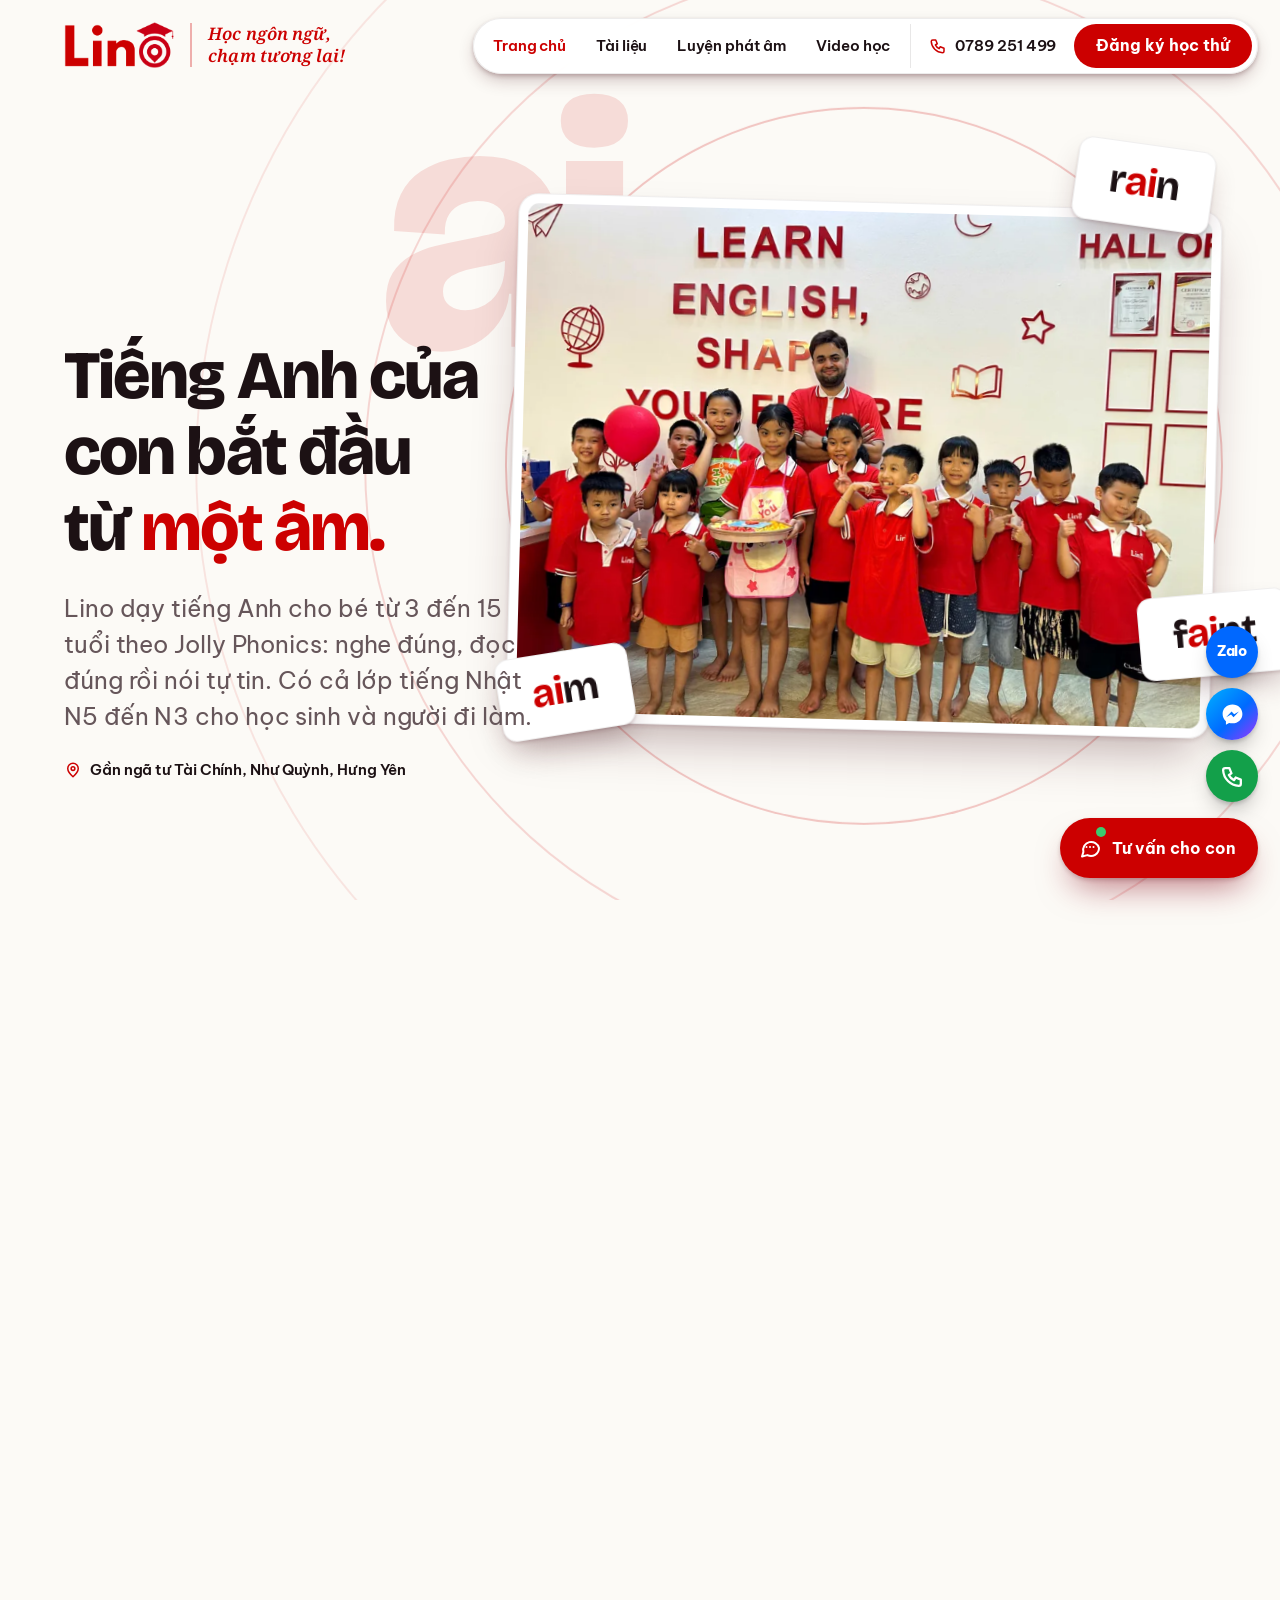
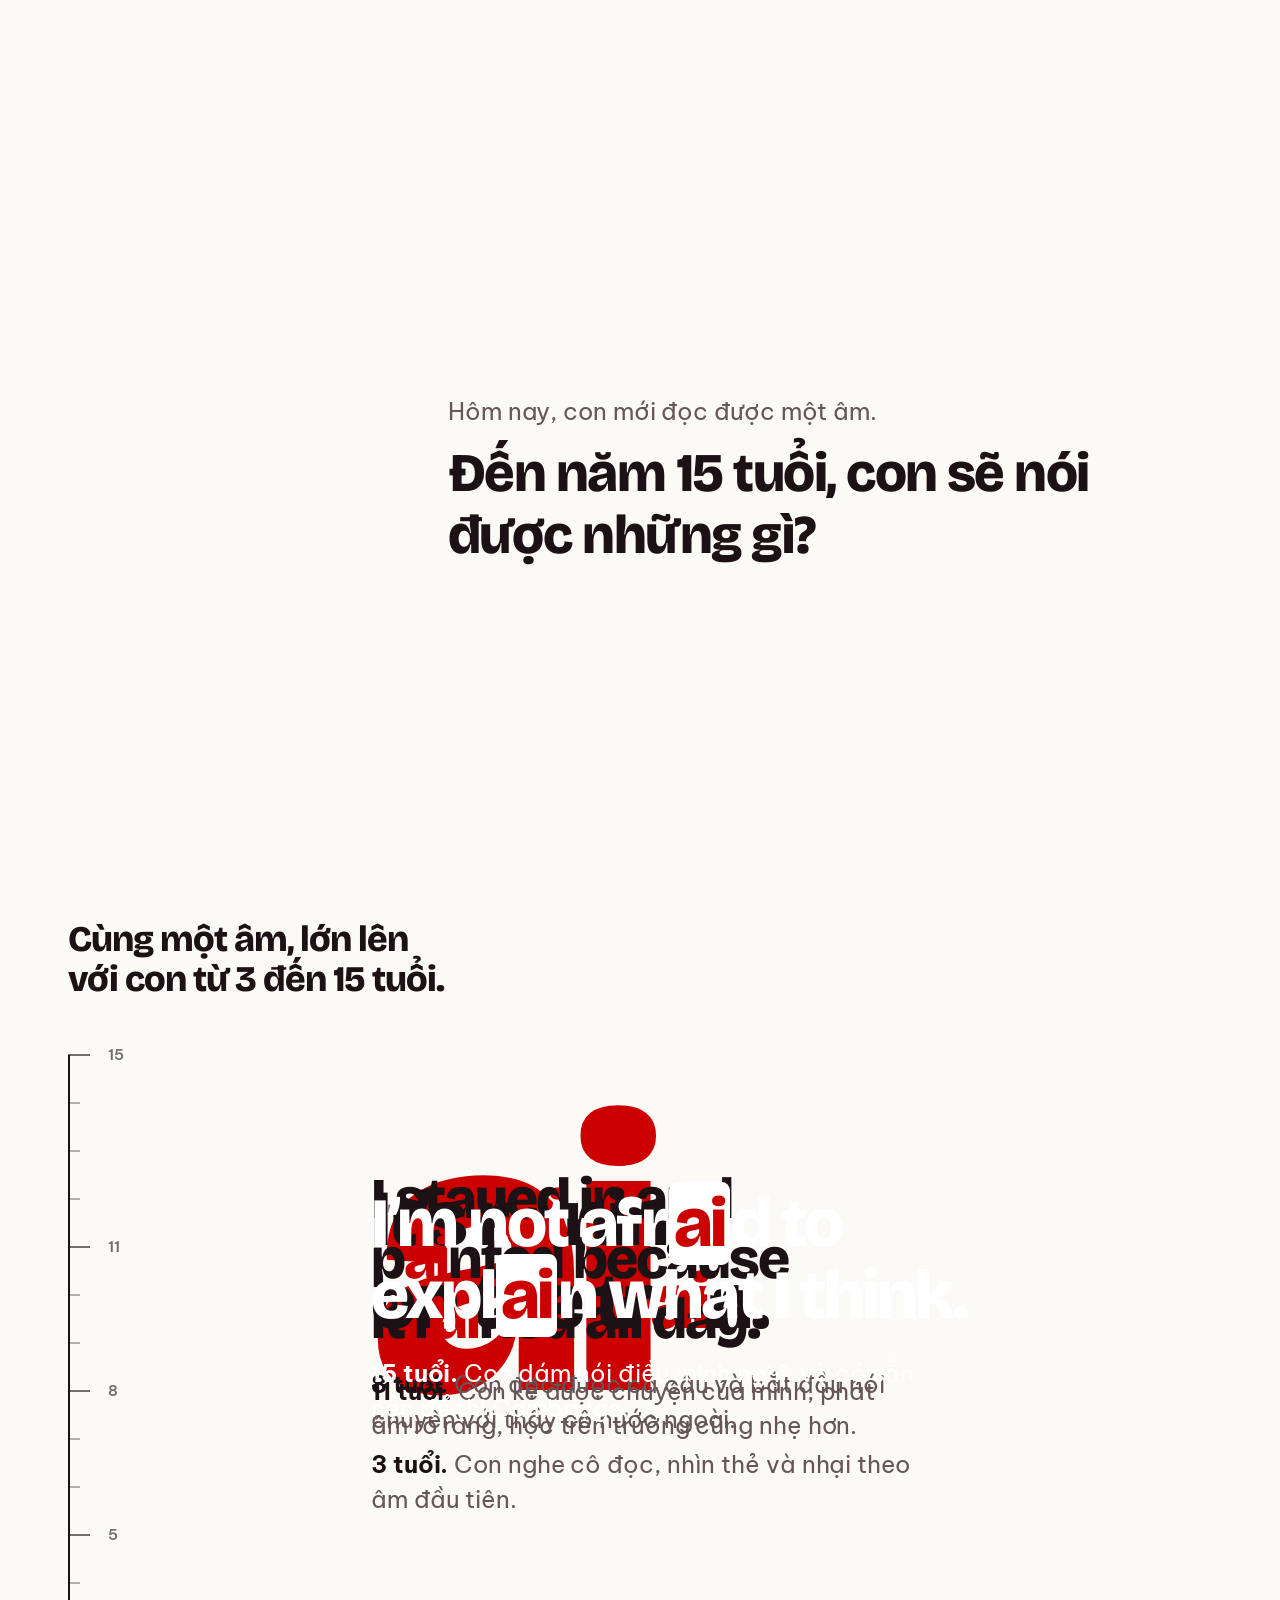
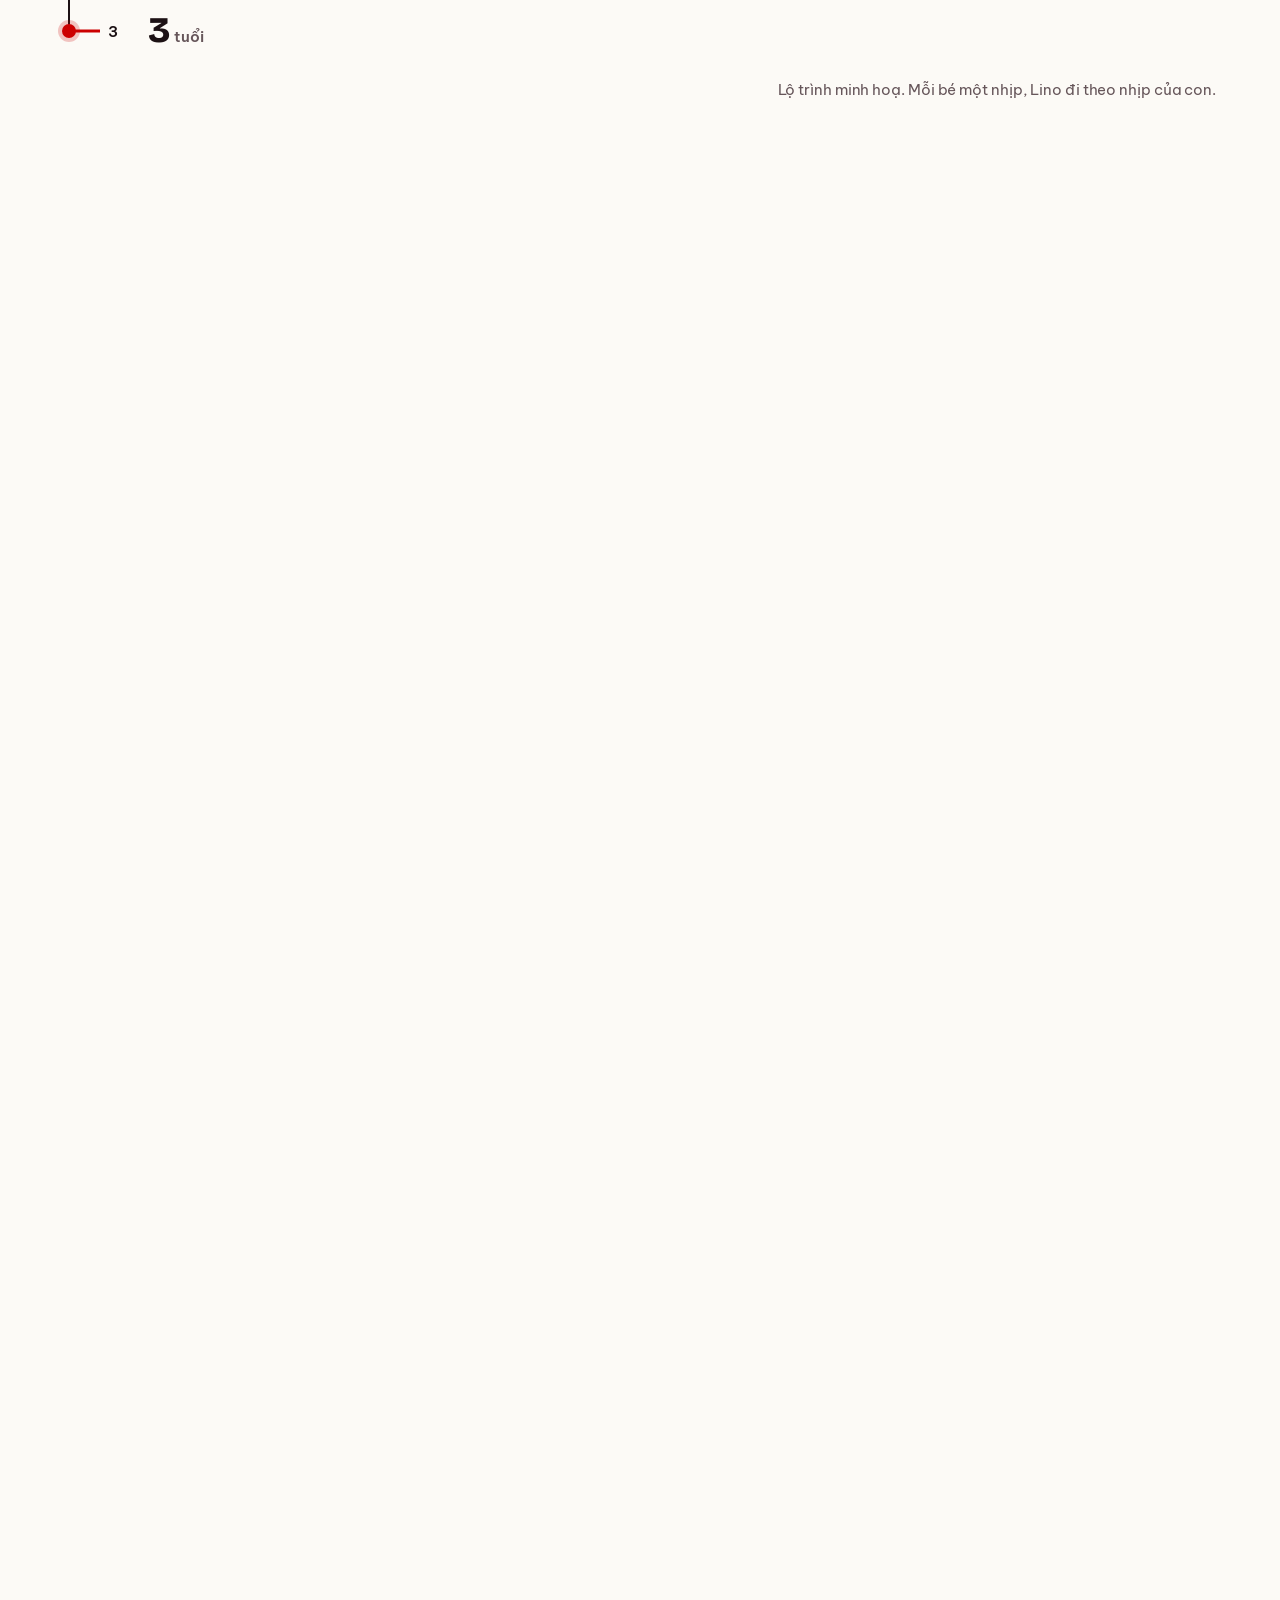
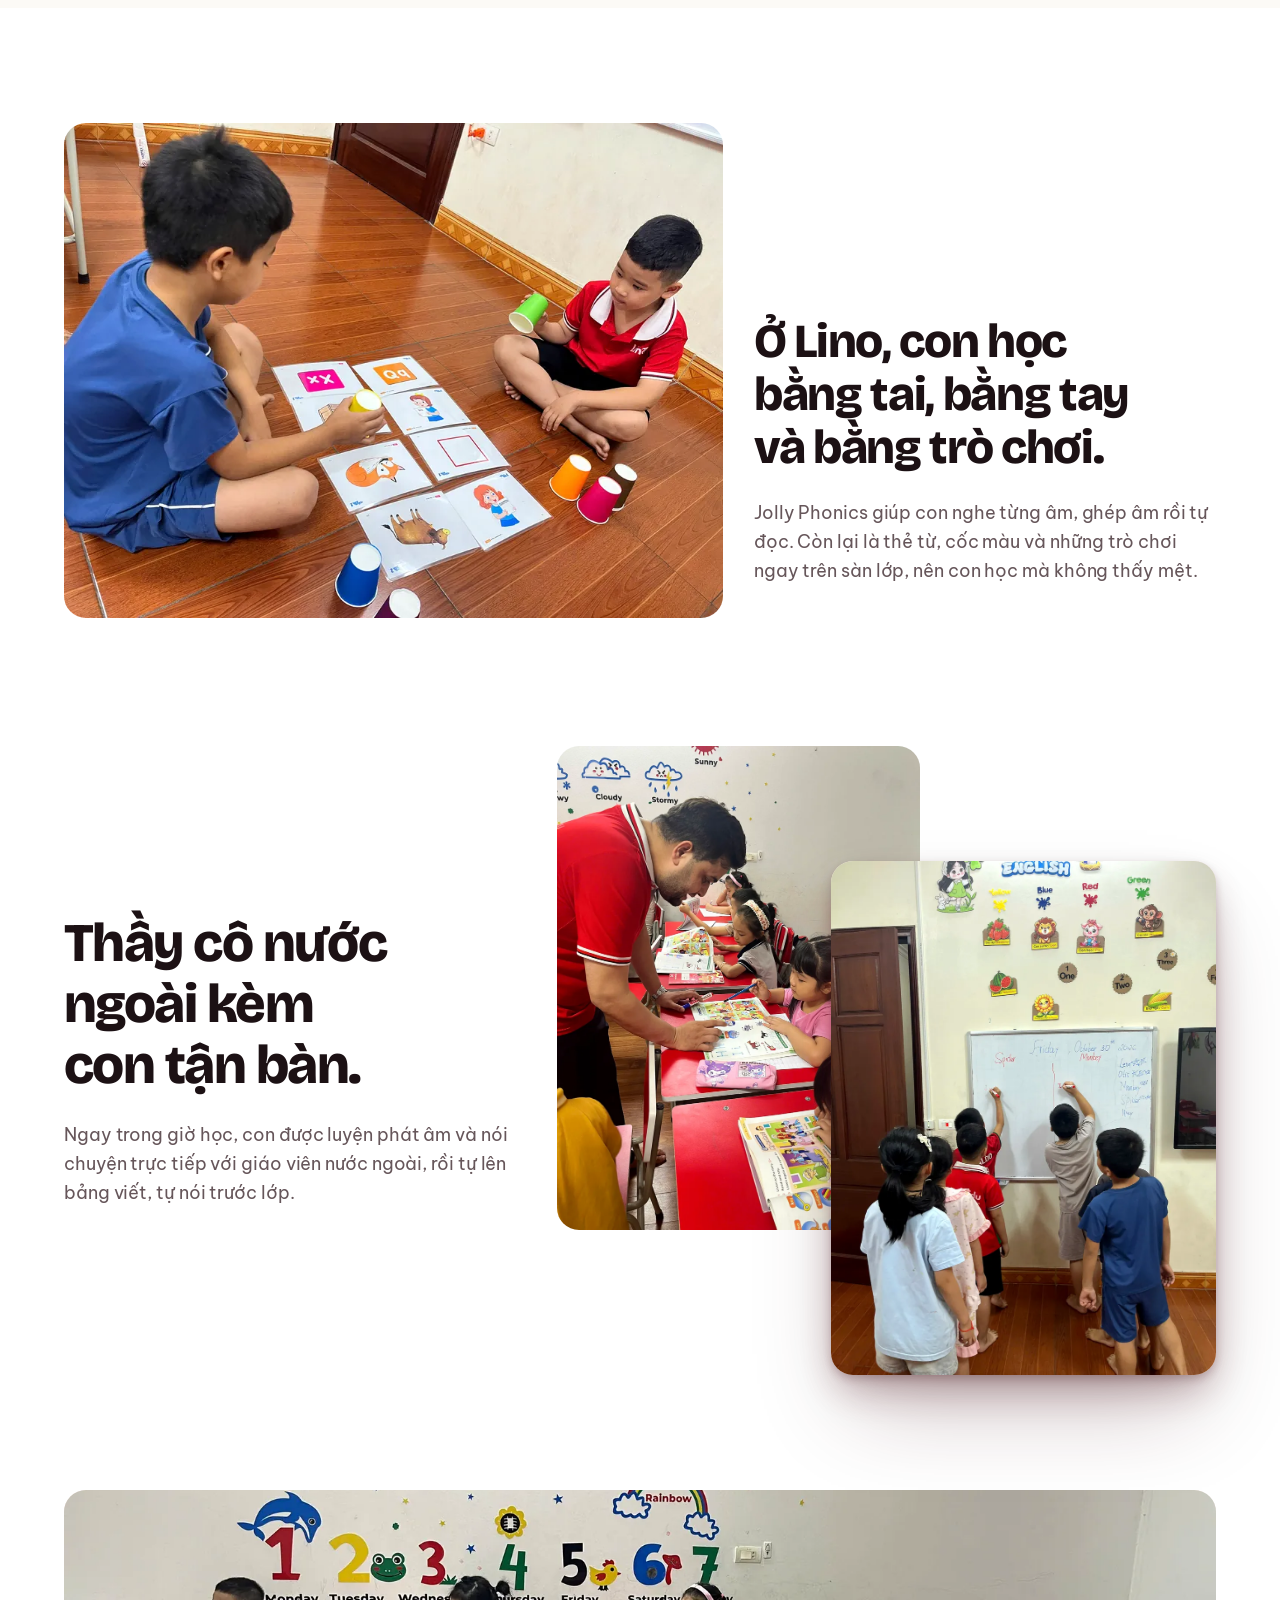
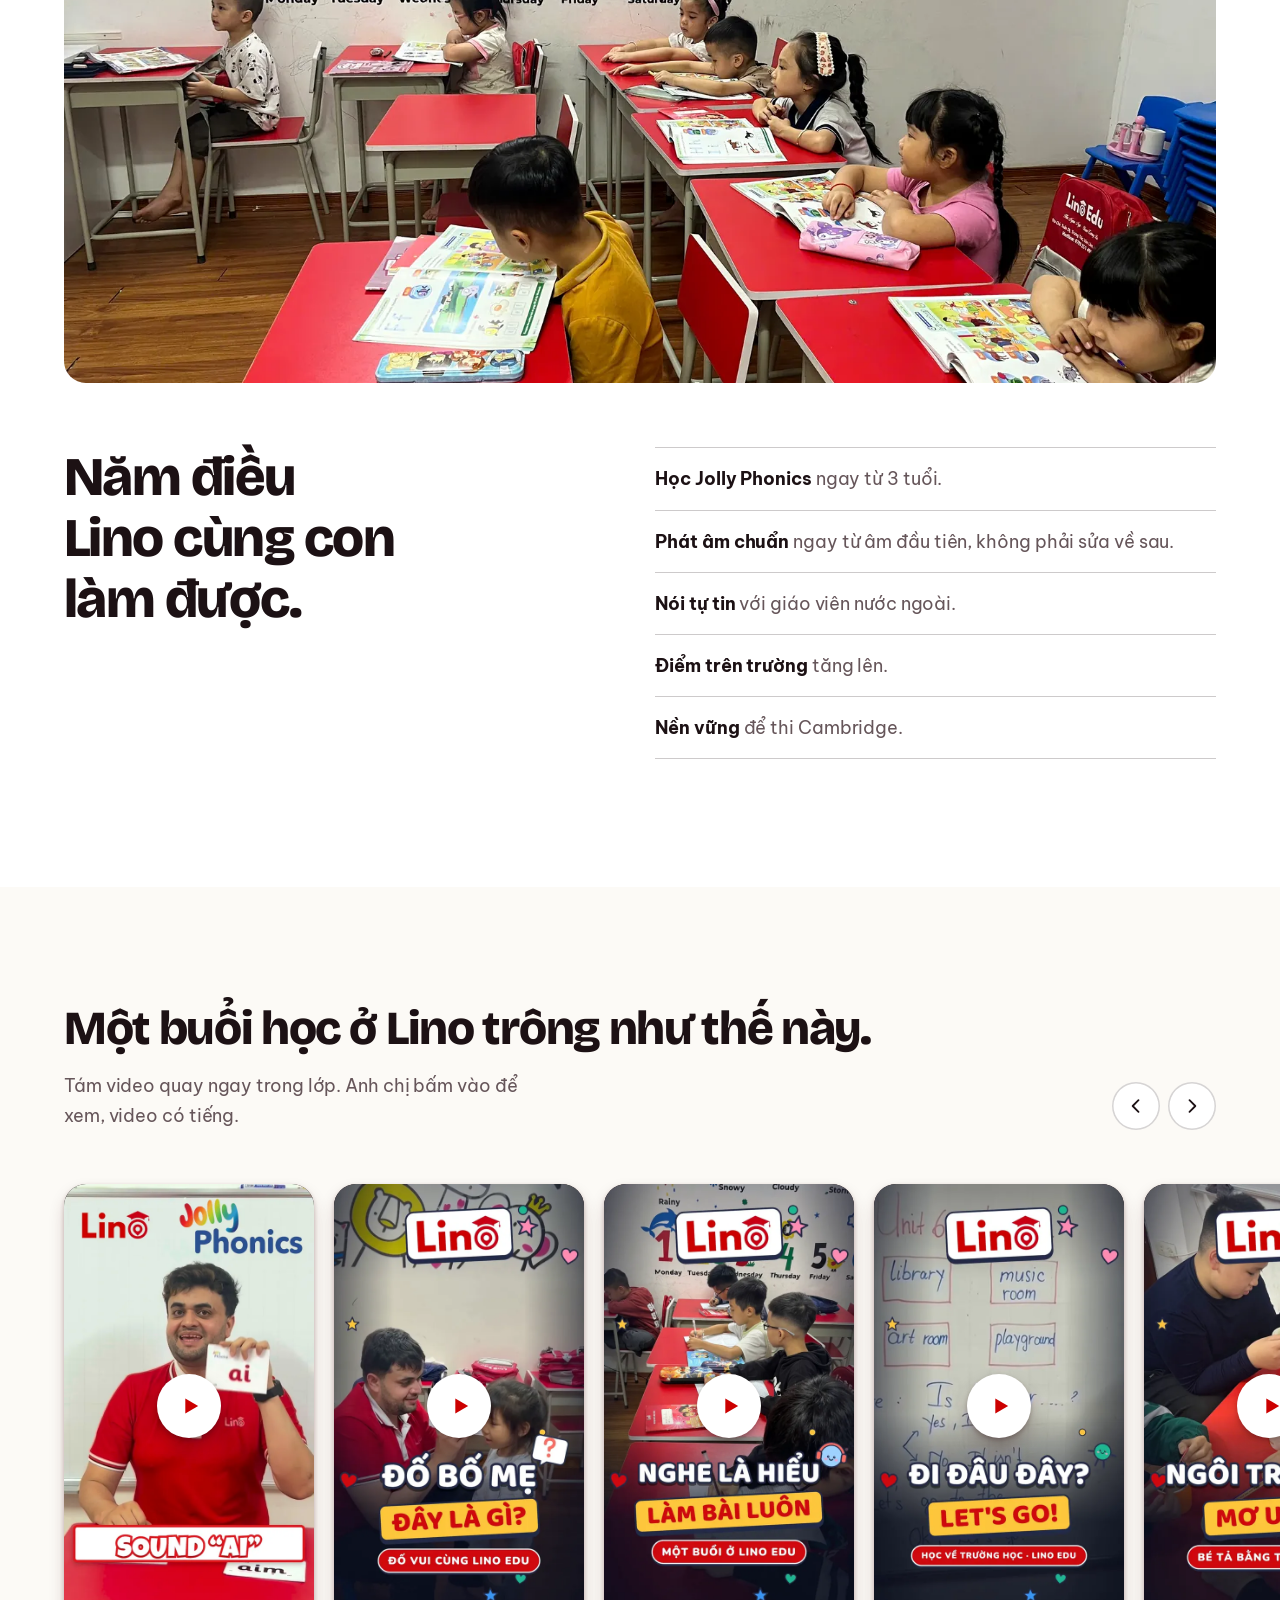
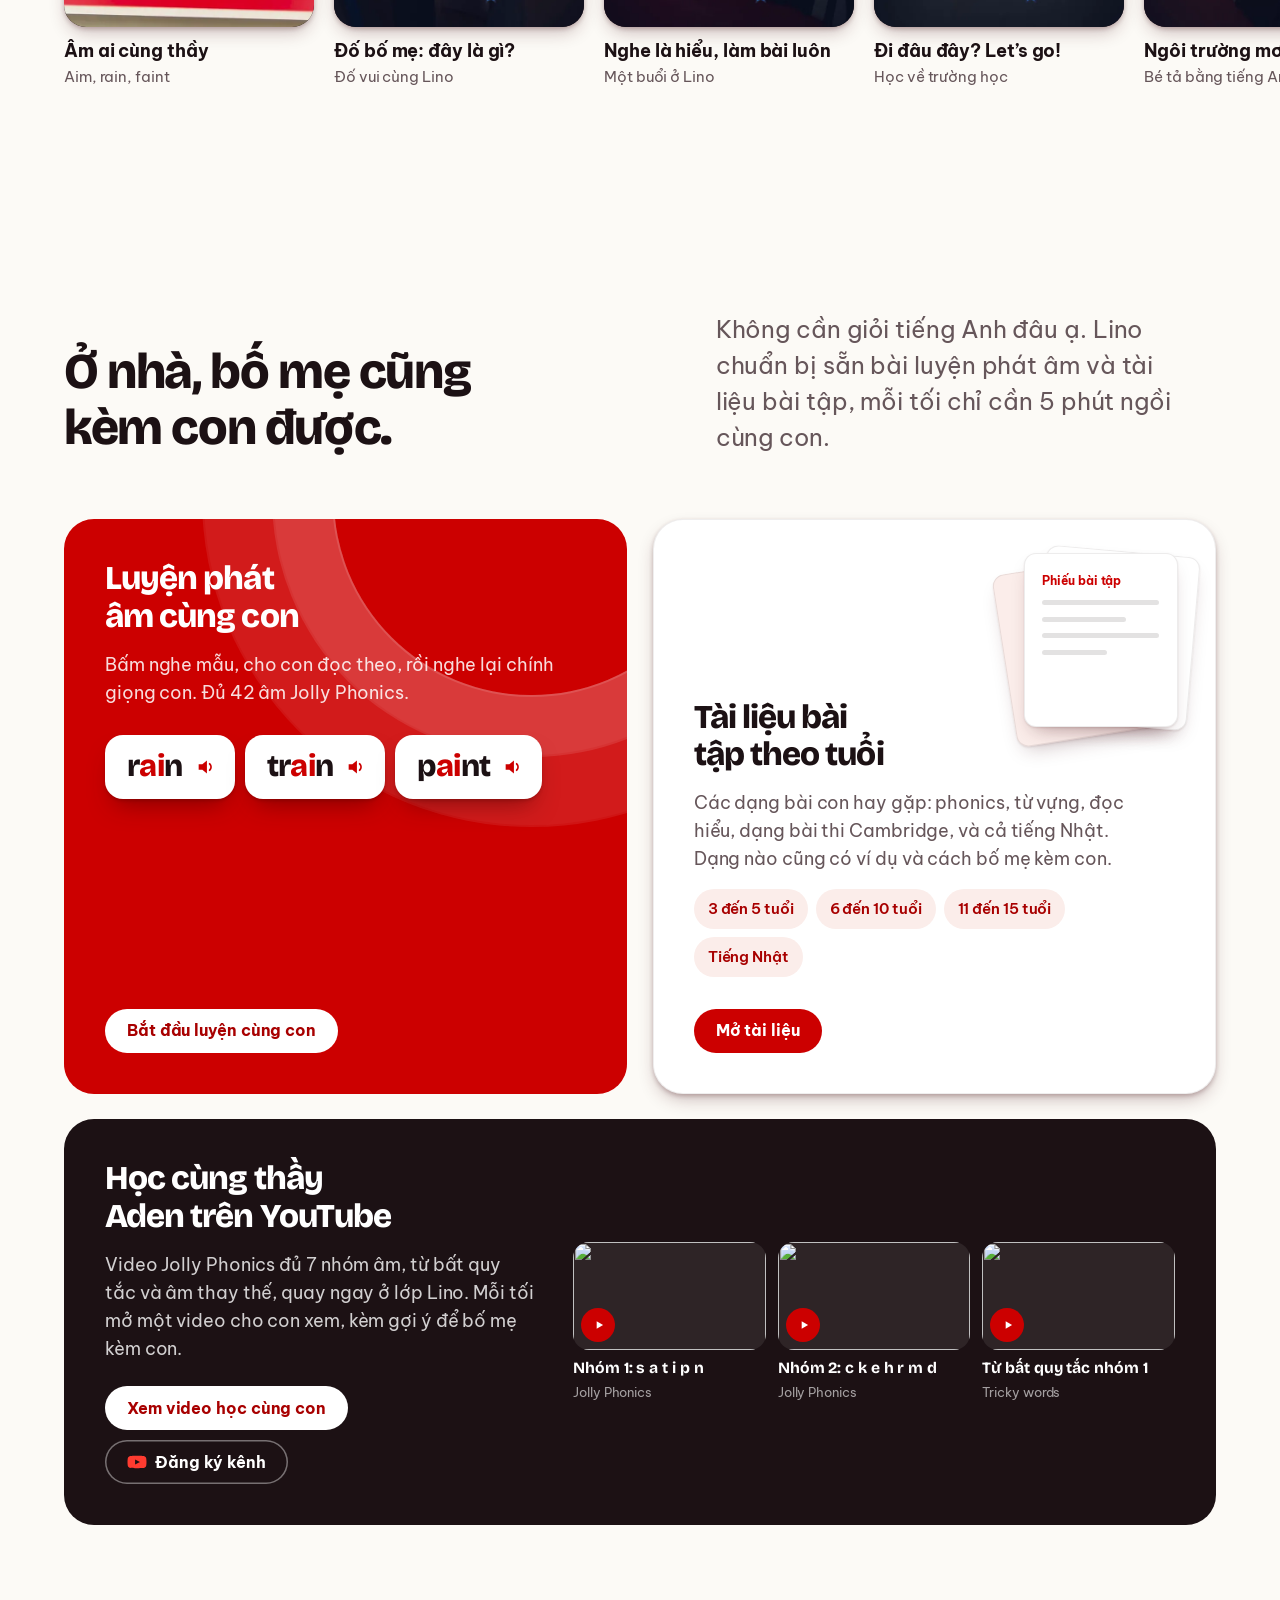
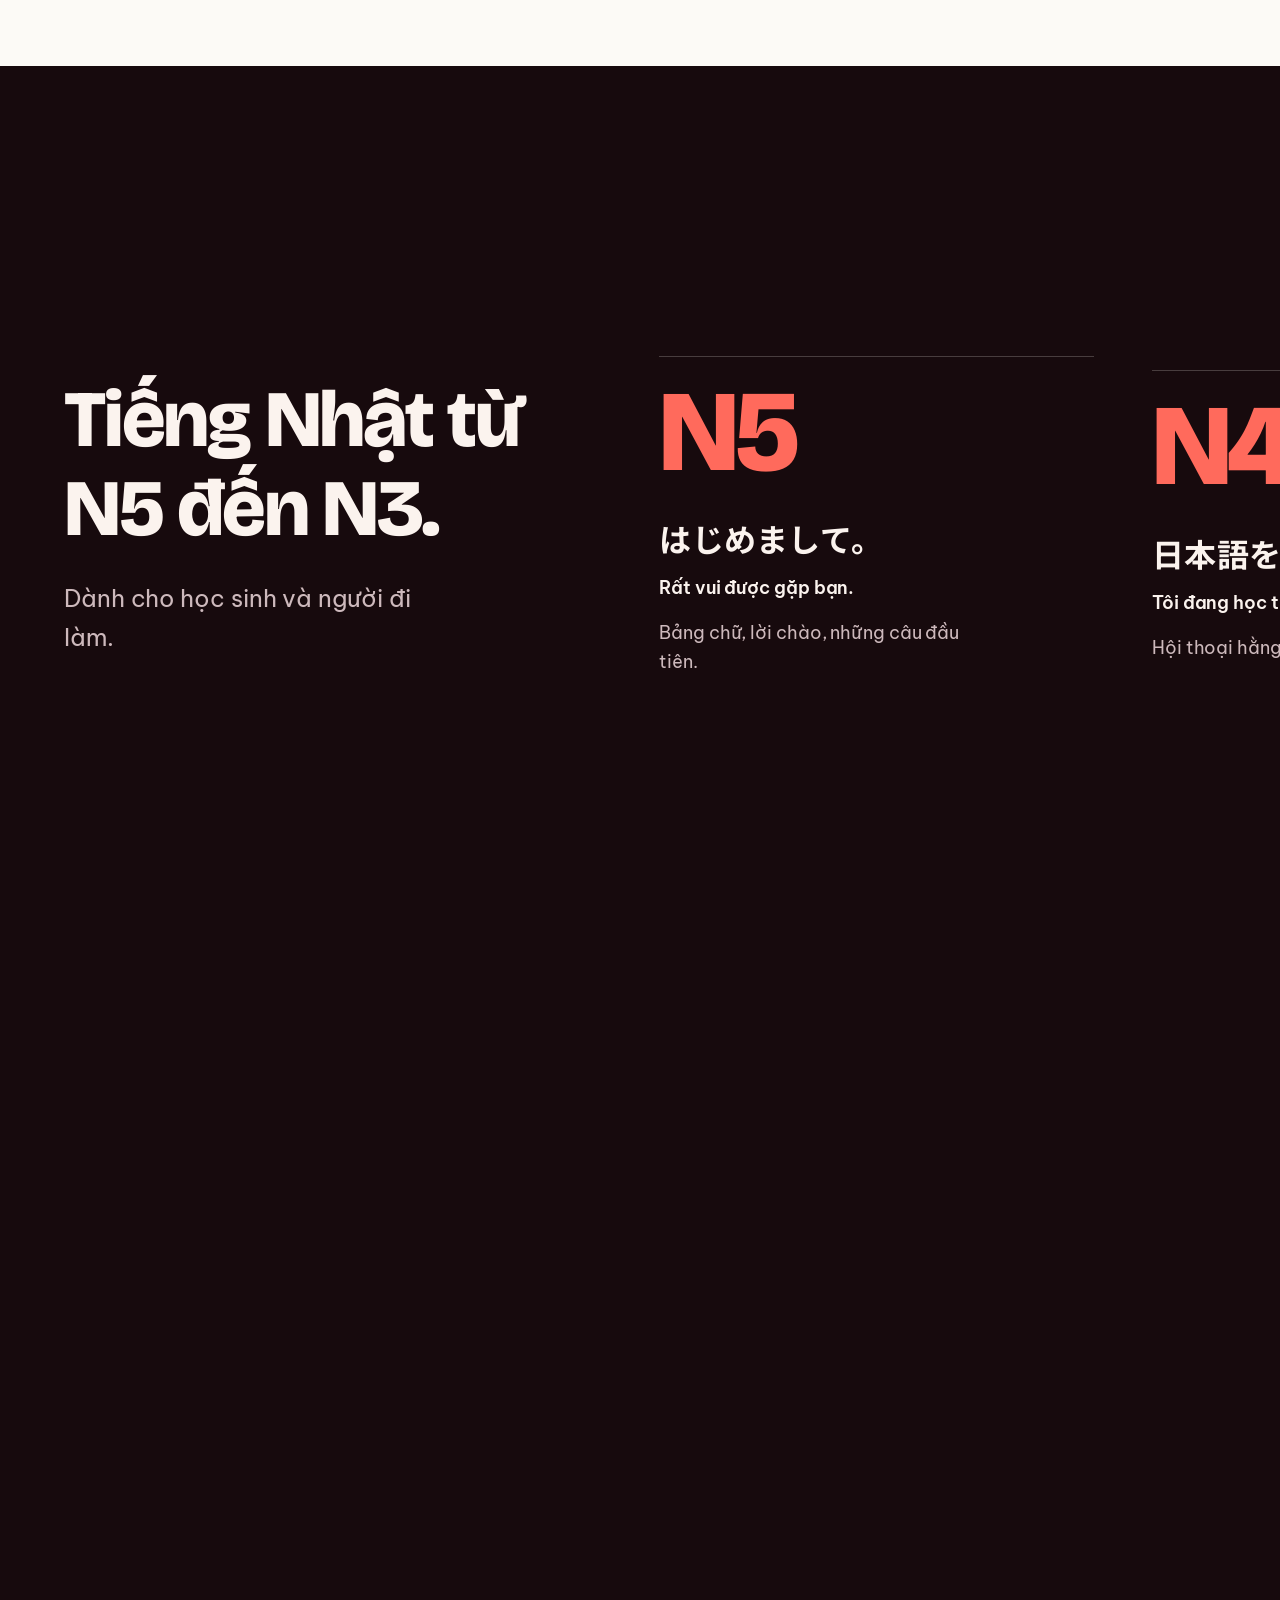
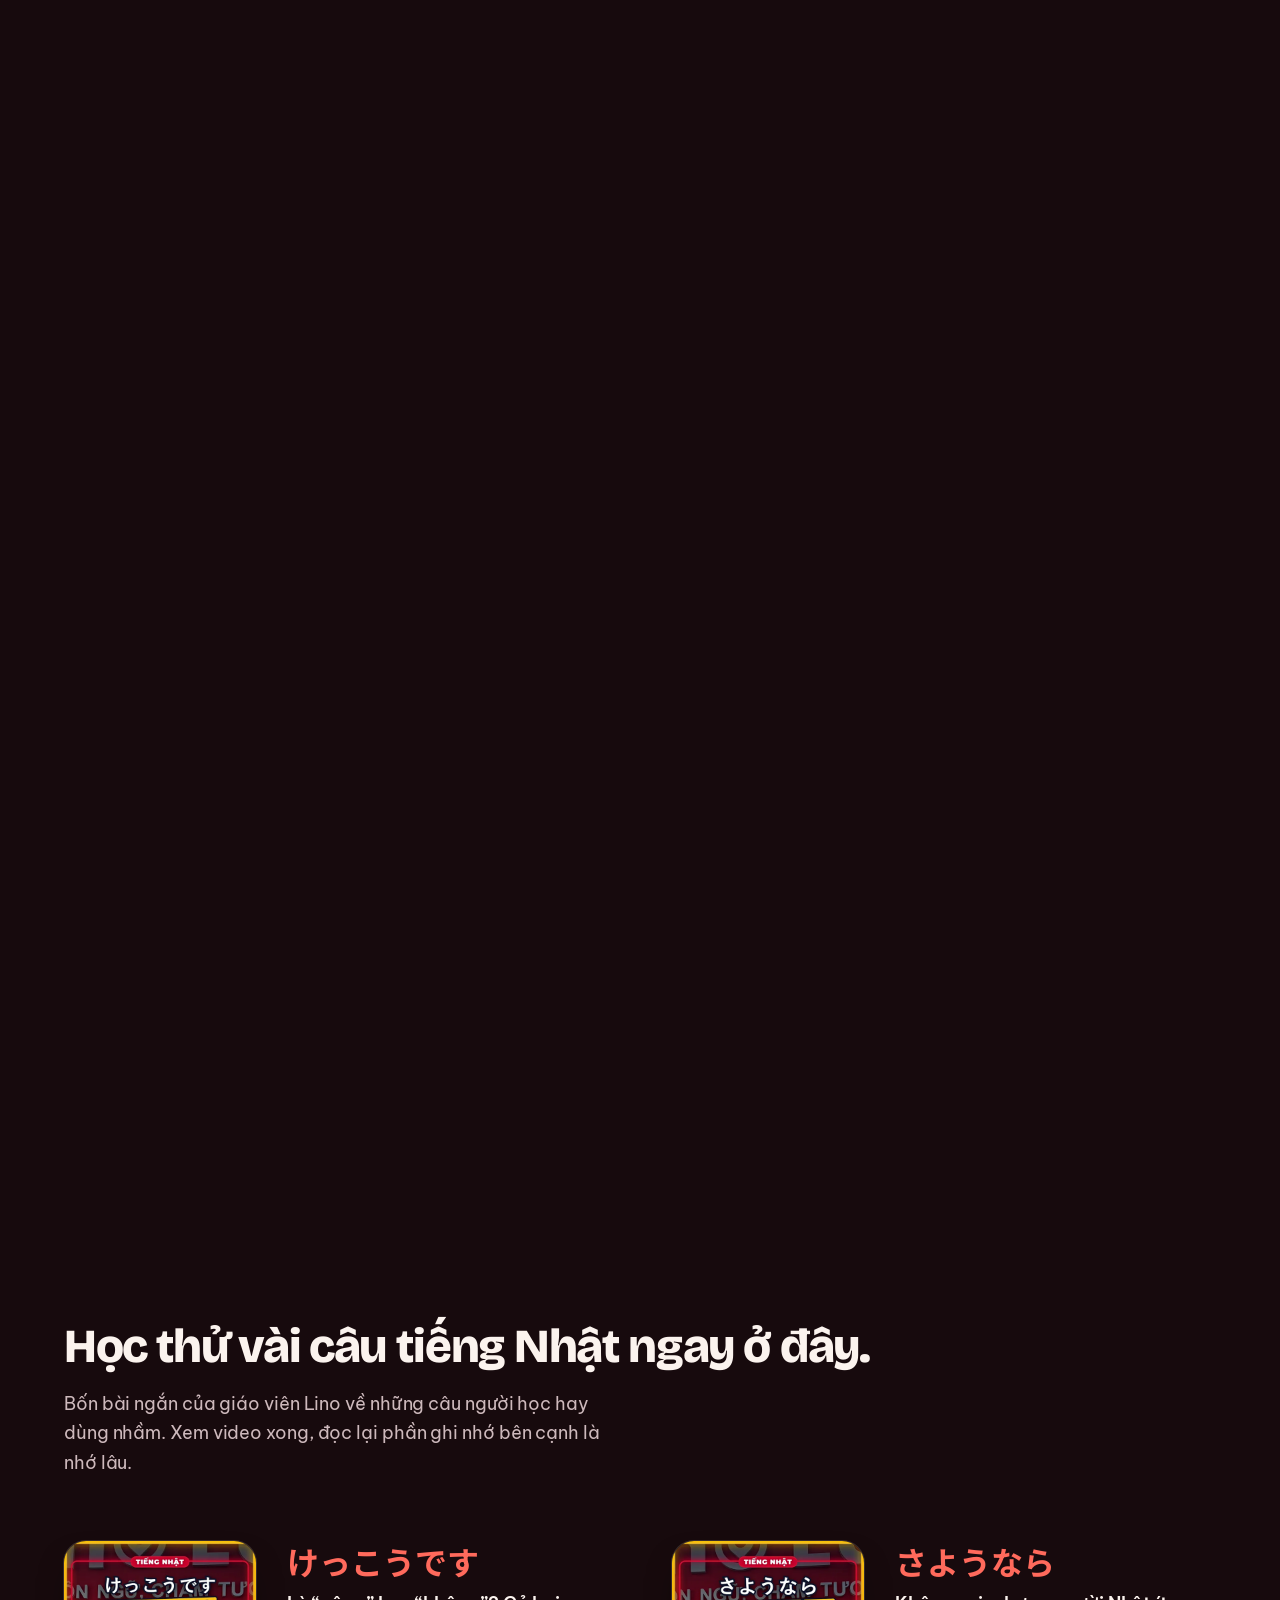
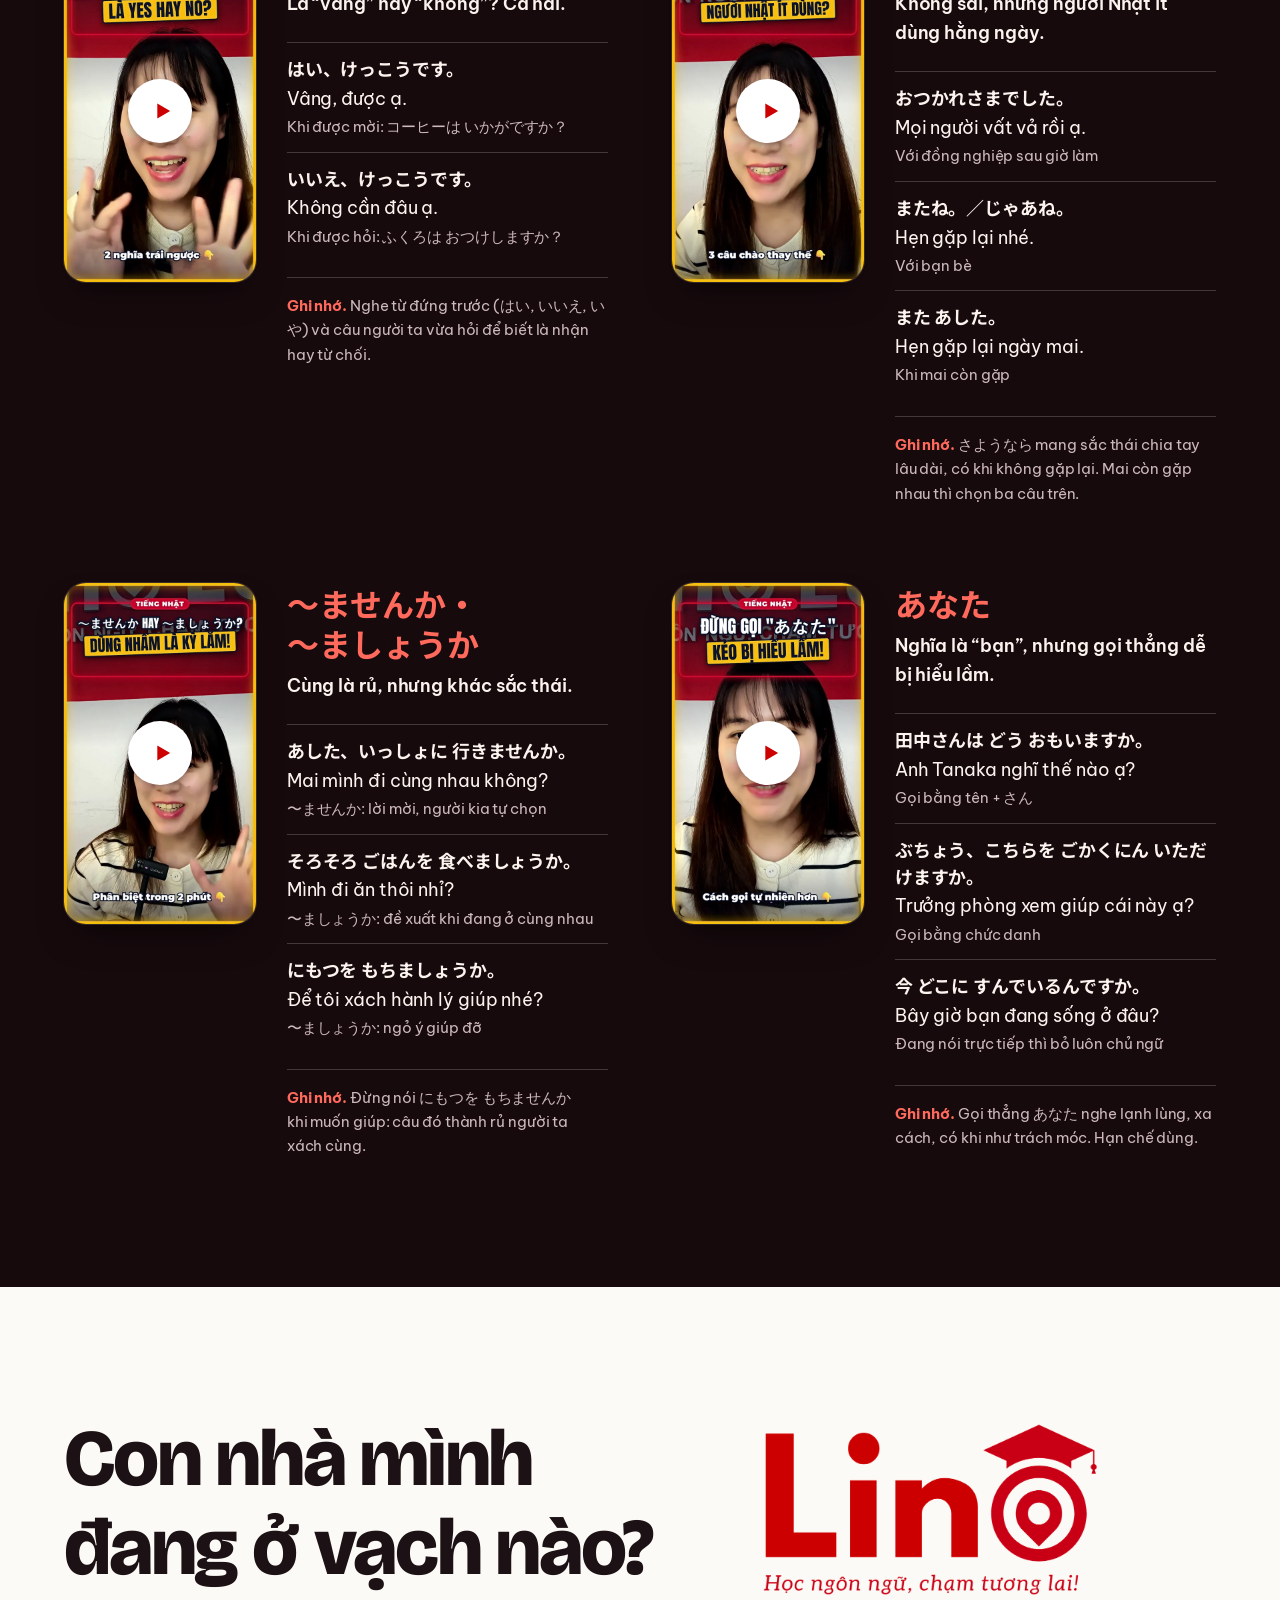
==== index.html @ 4cb815af "Video học cùng con: trang /video-hoc tự lấy video từ kênh YouTube LINO Edu - functions/api/youtube.j" ====
<!doctype html>
<html lang="vi">
<head>
<meta charset="utf-8">
<meta name="viewport" content="width=device-width, initial-scale=1, viewport-fit=cover">
<title>Lino · Tiếng Anh trẻ em và tiếng Nhật tại Như Quỳnh, Hưng Yên</title>
<meta name="description" content="Trung tâm ngoại ngữ Lino: tiếng Anh cho trẻ 3 đến 15 tuổi theo Jolly Phonics, luyện nói với giáo viên nước ngoài, và tiếng Nhật N5 đến N3. Gần ngã tư Tài Chính, Như Quỳnh, Hưng Yên.">
<meta name="theme-color" content="#CC0000">
<meta property="og:title" content="Lino · Học ngôn ngữ, chạm tương lai">
<meta property="og:description" content="Tiếng Anh cho trẻ 3 đến 15 tuổi và tiếng Nhật N5 đến N3 tại Như Quỳnh, Hưng Yên.">

<link rel="canonical" href="https://linoedugroup.com/">
<meta property="og:url" content="https://linoedugroup.com/">
<meta property="og:type" content="website">
<meta property="og:site_name" content="Lino Edu">
<meta property="og:image" content="https://linoedugroup.com/assets/share.jpg">
<meta property="og:image:width" content="1200">
<meta property="og:image:height" content="630">
<meta name="twitter:card" content="summary_large_image">
<link rel="icon" href="assets/mark.webp" type="image/webp">
<link rel="apple-touch-icon" href="assets/icon-180.png">
<link rel="preconnect" href="https://fonts.googleapis.com">
<link rel="preconnect" href="https://fonts.gstatic.com" crossorigin>
<link href="https://fonts.googleapis.com/css2?family=Be+Vietnam+Pro:wght@400;500;600;700&family=Bricolage+Grotesque:opsz,wght@12..96,500..800&family=Noto+Sans+JP:wght@500;700&family=Noto+Serif:ital,wght@1,600&display=swap" rel="stylesheet">
<link rel="preload" as="image" href="assets/group.webp" media="(min-width: 861px)">
<link rel="preload" as="image" href="assets/group-m.webp" media="(max-width: 860px)">
<link rel="stylesheet" href="scrollcraft.css?v=202611172021">
<link rel="stylesheet" href="site.css?v=202611172021">
<script>document.documentElement.classList.add('js');</script>
<style>

  /* ---------------------------------------------------------------- hero -- */
  .hero__stage { background: var(--paper); --mx: 0; --my: 0; }
  .hero__brand { position: absolute; z-index: 5; left: var(--sc-gutter); top: 22px; display: flex; align-items: center; gap: 16px; }
  .hero__logo { display: block; border-radius: 10px; }
  .hero__slogan { padding-left: 16px; border-left: 2px solid color-mix(in srgb, var(--red) 30%, transparent);
    font: italic 600 1.08rem/1.25 "Noto Serif", "Times New Roman", Georgia, serif; color: var(--red); letter-spacing: 0.005em; white-space: nowrap; }
  .hero__slogan span { display: block; }
  @media (prefers-reduced-motion: no-preference) {
    .hero__slogan { animation: slogan-in 900ms var(--ease) 350ms both; }
    @keyframes slogan-in { from { opacity: 0; transform: translateX(-10px); clip-path: inset(0 100% 0 0); } to { opacity: 1; transform: none; clip-path: inset(0 0 0 0); } }
  }
  .hero__logo img { width: auto; height: 46px; max-width: none; display: block; }
  .scene {
    --W: min(55vw, 108svh);
    position: absolute; right: var(--sc-gutter); top: 50%; translate: 0 -47%;
    width: var(--W); aspect-ratio: 4 / 3;
  }
  .pl { position: absolute; will-change: transform; }
  .pl--far {
    right: 85%; top: -21%;
    font: 800 calc(var(--W) * 0.5) / 0.8 var(--sc-font-display); letter-spacing: -0.05em;
    color: color-mix(in srgb, var(--red) 12%, var(--paper)); user-select: none;
  }
  .pl--rings { left: 50%; top: 50%; width: 0; height: 0; }
  .pl--rings i {
    position: absolute; left: 0; top: 0; translate: -50% -50%; border-radius: 50%;
    width: calc(var(--W) * var(--d)); height: calc(var(--W) * var(--d));
    border: 2px solid color-mix(in srgb, var(--red) var(--a), transparent);
  }
  /* the class photo sits like a print on a table, a degree and a half off square */
  .pl--subject { inset: 0; rotate: 1.5deg; padding: clamp(6px, 0.8vw, 12px); border-radius: 20px; background: #fff;
    box-shadow: 0 2px 4px hsl(352 55% 18% / 0.14), 0 26px 50px -14px hsl(352 55% 18% / 0.34),
                inset 0 0 0 1px color-mix(in srgb, var(--sc-ink) 7%, transparent); }
  .pl--subject img { width: 100%; height: 100%; object-fit: cover; max-width: none; border-radius: 11px; }
  .fc {
    position: absolute; left: var(--x); top: var(--y);
    padding: 0.5em 0.85em 0.58em; border-radius: 14px; background: #fff;
    font: 700 clamp(1.6rem, 3.1vw, 3.1rem) / 1 var(--sc-font-display); letter-spacing: -0.02em; color: var(--sc-ink);
    box-shadow: 0 2px 3px hsl(352 55% 18% / 0.14), 0 16px 30px -8px hsl(352 55% 18% / 0.30),
                inset 0 0 0 1px color-mix(in srgb, var(--sc-ink) 7%, transparent);
    rotate: var(--rot); will-change: transform;
  }
  .fc b { color: var(--red); font-weight: 700; }
  .fc--1 { --x: -2%;  --y: 85%; --rot: -9deg; --dx: -7vw; --dy: -30vh; --dr: -10deg; --pk: 26px; }
  .fc--2 { --x: 80%;  --y: -11%; --rot: 8deg;  --dx: 5vw;  --dy: -44vh; --dr: 12deg;  --pk: 18px; }
  .fc--3 { --x: 89%;  --y: 74%; --rot: -5deg; --dx: 7vw;  --dy: -24vh; --dr: -8deg;  --pk: 32px; }

  .hero__copy, .hero__beat { position: absolute; z-index: 4; left: var(--sc-gutter); bottom: clamp(3rem, 13svh, 8rem); max-width: 35rem; }
  .hero__copy h1 { font-size: clamp(2.7rem, 5.3vw, 5.3rem); max-width: 11ch; }
  .hero__sub { margin-top: var(--sc-5); max-width: 30rem; color: var(--sc-ink-soft); font-size: var(--sc-t-lg); line-height: 1.5; text-wrap: pretty; }
  .hero__place { margin-top: var(--sc-5); display: flex; align-items: center; gap: 8px; font-weight: 600; font-size: var(--sc-t-sm); }
  .hero__place svg { width: 18px; height: 18px; color: var(--red); flex: none; }
  .hero__beat { font: 800 clamp(2.2rem, 4.2vw, 4.2rem) / 1.14 var(--sc-font-display); letter-spacing: -0.028em; max-width: 12ch; }

  @media (prefers-reduced-motion: no-preference) {
    .pl--far     { transform: translate3d(calc(var(--mx) * -16px), calc(var(--sc-p, 0) * 12vh + var(--my) * -10px), 0) scale(calc(1 + var(--sc-p, 0) * 0.16)); }
    .pl--rings   { transform: translate3d(calc(var(--mx) * -9px), calc(var(--my) * -6px), 0) scale(calc(1 + var(--sc-p, 0) * 0.55)); }
    .pl--subject { transform: translate3d(calc(var(--mx) * 7px), calc(var(--sc-p, 0) * -4vh + var(--my) * 4px), 0); }
    .fc { transform: translate3d(calc(var(--mx) * var(--pk) + var(--sc-p, 0) * var(--dx)), calc(var(--my) * var(--pk) * 0.6 + var(--sc-p, 0) * var(--dy)), 0) rotate(calc(var(--sc-p, 0) * var(--dr))); }
  }

  /* --------------------------------------------------------------- quiet -- */
  .quiet { background: var(--paper); min-height: 82svh; display: flex; align-items: center; }
  .quiet__in { padding-left: clamp(0rem, 30vw, 28rem); }
  .quiet__a { font-size: var(--sc-t-lg); color: var(--sc-ink-soft); }
  .quiet__b { margin-top: var(--sc-3); font: 800 var(--sc-t-2xl) / 1.14 var(--sc-font-display); letter-spacing: -0.028em; }

  /* ------------------------------------------------------- the growth act -- */
  .grow__stage {
    --k: clamp(0, calc((var(--sc-p, 0) - 0.725) / 0.075), 1);   /* the red flood, 0..1 */
    --g: 0;                                                    /* ruler position, 0..1, written by the page script */
    --rx: calc(var(--sc-gutter) + 0.25rem);
    --rtop: 23svh; --rbot: 13svh;
    --rh: calc(100svh - var(--rtop) - var(--rbot));
    --fx: var(--rx); --fy: var(--rtop);
    --tone: color-mix(in srgb, #fff calc(var(--k) * 100%), var(--sc-ink));
    --tone-soft: color-mix(in srgb, #fff calc(var(--k) * 100%), var(--sc-ink-soft));
    --mark: color-mix(in srgb, #fff calc(var(--k) * 100%), var(--red));
    background: var(--paper); color: var(--tone);
  }
  .grow__flood { position: absolute; inset: 0; background: var(--red); clip-path: circle(calc(var(--k) * 150vmax) at var(--fx) var(--fy)); }
  .grow__rings { position: absolute; left: var(--fx); top: var(--fy); width: 0; height: 0; opacity: calc(var(--k) * 1); }
  .grow__rings i {
    position: absolute; translate: -50% -50%; border-radius: 50%;
    width: var(--d); height: var(--d); border: 2px solid rgb(255 255 255 / 0.16);
    scale: calc(0.55 + var(--k) * 0.45);
  }
  .grow__title { position: absolute; z-index: 3; left: var(--rx); top: 8svh; max-width: 22ch; font-size: var(--sc-t-xl); }
  .grow__note { position: absolute; z-index: 3; right: var(--sc-gutter); bottom: 5svh; font-size: var(--sc-t-sm); color: var(--tone-soft); }

  .ruler { position: absolute; z-index: 3; left: var(--rx); top: var(--rtop); bottom: var(--rbot); width: 2px; background: currentColor; }
  .ruler i { position: absolute; left: 0; bottom: var(--pos); width: 0.75rem; height: 2px; translate: 0 50%; background: currentColor; opacity: 0.32;
    transition: width 260ms var(--sc-ease-out), opacity 200ms linear; transform-origin: 0 50%; }
  .ruler i.major { width: 1.35rem; opacity: 0.6; }
  .ruler i b { position: absolute; left: 2.5rem; top: 50%; translate: 0 -50%; font: 600 var(--sc-t-sm) / 1 var(--sc-font-text); font-variant-numeric: tabular-nums; }
  .ruler i.on { opacity: 1; background: var(--mark); }
  .ruler i.major.on { width: 2rem; height: 3px; }
  .ruler__head { position: absolute; left: -6px; bottom: -7px; width: 14px; height: 14px; border-radius: 50%; background: var(--mark);
    box-shadow: 0 0 0 4px color-mix(in srgb, var(--mark) 22%, transparent); transform: translate3d(0, calc(var(--g) * var(--rh) * -1), 0); will-change: transform; }
  .grow__age { position: absolute; z-index: 3; left: calc(var(--rx) + 5rem); bottom: var(--rbot); translate: 0 50%;
    transform: translate3d(0, calc(var(--g) * var(--rh) * -1), 0); will-change: transform;
    font: 800 var(--sc-t-xl) / 1 var(--sc-font-display); letter-spacing: -0.02em; white-space: nowrap; font-variant-numeric: tabular-nums; }
  .grow__age small { font: 600 var(--sc-t-sm) / 1 var(--sc-font-text); letter-spacing: 0; margin-left: 0.3em; color: var(--tone-soft); }

  .says { position: absolute; z-index: 2; left: max(29vw, 23rem); right: var(--sc-gutter); top: 16svh; bottom: 14svh; display: grid; align-items: center; }
  .say { grid-area: 1 / 1; }
  .say__en { font-family: var(--sc-font-display); font-weight: 800; letter-spacing: -0.035em; line-height: 1.04; text-wrap: balance; }
  .say__en mark { background: none; color: var(--red); }
  .say__vi { margin-top: var(--sc-5); max-width: 34ch; font-size: var(--sc-t-lg); line-height: 1.45; color: var(--sc-ink-soft); text-wrap: pretty; }
  .say__vi b { color: var(--sc-ink); font-weight: 700; }
  .say--1 .say__en { font-size: clamp(9rem, 44svh, 26rem); line-height: 0.82; }
  .say--2 .say__en { font-size: clamp(5rem, 15vw, 15rem); line-height: 0.9; letter-spacing: 0; }
  .say--2 .say__en span { color: color-mix(in srgb, var(--sc-ink) 28%, transparent); padding-inline: 0.06em; }
  .say--3 .say__en { font-size: clamp(2.6rem, 6.2vw, 6.4rem); max-width: 12ch; }
  .say--4 .say__en { font-size: clamp(2.1rem, 4.5vw, 4.6rem); max-width: 17ch; }
  .say--5 .say__en { font-size: clamp(2.4rem, 5.4vw, 5.6rem); max-width: 14ch; color: #fff; }
  .say--5 .say__en mark { background: #fff; color: var(--red); border-radius: 0.12em; padding: 0 0.07em; margin-inline: 0.02em; }
  .say--5 .say__vi, .say--5 .say__vi b { color: #fff; }

  /* --------------------------------------------------------- the classroom -- */
  .room { background: var(--sc-surface); padding-block: clamp(4rem, 9vw, 9rem) clamp(4.5rem, 10vw, 10rem); }
  .room__grid { display: grid; grid-template-columns: repeat(12, minmax(0, 1fr)); column-gap: clamp(1rem, 2.4vw, 2.5rem); }
  .room h2 { font-size: clamp(2.2rem, 3.7vw, 3.7rem); }
  .room h3 { font-size: var(--sc-t-2xl); }
  .room p { color: var(--sc-ink-soft); max-width: 44ch; text-wrap: pretty; }
  .room h2 + p, .room h3 + p { margin-top: var(--sc-5); }
  .ph { margin: 0; border-radius: var(--r-photo); overflow: hidden; background: color-mix(in srgb, var(--red) 6%, var(--paper)); }
  .ph img { width: 100%; height: 100%; object-fit: cover; }
  .room__a-ph { grid-column: 1 / span 7; grid-row: 1; aspect-ratio: 4 / 3; }
  .room__a-tx { grid-column: 8 / -1; grid-row: 1; align-self: end; padding-bottom: var(--sc-6); }
  .room__b-tx { grid-column: 1 / span 5; grid-row: 2; align-self: center; margin-top: clamp(4rem, 10vw, 9rem); }
  .room__b-ph1 { grid-column: 6 / span 4; grid-row: 2; align-self: start; aspect-ratio: 3 / 4; margin-top: clamp(4rem, 10vw, 9rem); }
  .room__b-ph2 { grid-column: 9 / -1; grid-row: 2; align-self: start; aspect-ratio: 3 / 4; margin-top: clamp(9rem, 19vw, 18rem); margin-left: -6%; position: relative; z-index: 1;
    box-shadow: var(--sc-e3); }
  .room__c-ph { grid-column: 1 / -1; grid-row: 3; aspect-ratio: 21 / 9; margin-top: clamp(4rem, 9vw, 8rem); }
  .room__c-ph img { object-position: 50% 62%; }
  .room__c-h { grid-column: 1 / span 5; grid-row: 4; margin-top: var(--sc-8); }
  .facts { grid-column: 7 / -1; grid-row: 4; margin: var(--sc-8) 0 0; padding: 0; list-style: none; }
  .facts li { padding-block: var(--sc-4); border-top: 1px solid var(--sc-hairline-strong); color: var(--sc-ink-soft); }
  .facts li:last-child { border-bottom: 1px solid var(--sc-hairline-strong); }
  .facts b { color: var(--sc-ink); font-weight: 700; }
  @media (prefers-reduced-motion: no-preference) {
    .js [data-wipe] { clip-path: inset(0 100% 0 0 round var(--r-photo)); will-change: clip-path; }
    .js [data-wipe="up"] { clip-path: inset(100% 0 0 0 round var(--r-photo)); }
  }

  /* ------------------------------------------------------------ the reel -- */
  .reel { background: var(--paper); padding-block: clamp(4rem, 9vw, 8rem) clamp(3.5rem, 8vw, 7rem); }
  .reel__head { display: flex; align-items: end; justify-content: space-between; gap: var(--sc-6); }
  .reel__head h2 { font-size: clamp(2.2rem, 3.7vw, 3.7rem); }
  .reel__head p { margin-top: var(--sc-4); color: var(--sc-ink-soft); max-width: 40ch; text-wrap: pretty; }
  .reel__nav { display: flex; gap: 8px; flex: none; }
  .reel__nav button { width: 48px; height: 48px; border-radius: 50%; border: 0; cursor: pointer; display: grid; place-items: center;
    background: #fff; color: var(--sc-ink); box-shadow: inset 0 0 0 1.5px color-mix(in srgb, var(--sc-ink) 18%, transparent);
    transition: background-color 140ms var(--sc-ease-out), transform 120ms var(--sc-ease-out); }
  .reel__nav button:active { transform: scale(0.95); }
  .reel__nav svg { width: 20px; height: 20px; }
  .reel__strip { --edge: max(var(--sc-gutter), calc((100vw - var(--sc-maxw)) / 2 + var(--sc-gutter)));
    margin-top: var(--sc-7); display: flex; gap: clamp(0.9rem, 1.6vw, 1.5rem); overflow-x: auto; overscroll-behavior-x: contain;
    scroll-snap-type: x proximity; scroll-padding-inline: var(--edge); padding: 6px var(--edge) 30px; scrollbar-width: none; }
  .reel__strip::-webkit-scrollbar { display: none; }
  .clip { flex: 0 0 auto; width: clamp(13.5rem, 19.5vw, 17.5rem); margin: 0; scroll-snap-align: start; }
  .clip__frame { position: relative; aspect-ratio: 9 / 16; border-radius: var(--r-photo); overflow: hidden; background: var(--night); box-shadow: var(--sc-e2); }
  .clip video { width: 100%; height: 100%; object-fit: cover; }
  .clip__play { position: absolute; inset: 0; display: grid; place-items: center; border: 0; padding: 0; cursor: pointer; background: transparent; }
  .clip__play span { width: 64px; height: 64px; border-radius: 50%; display: grid; place-items: center; background: #fff; color: var(--red);
    box-shadow: 0 2px 4px hsl(352 55% 10% / 0.25), 0 12px 24px -6px hsl(352 55% 10% / 0.45); transition: transform 160ms var(--sc-ease-out); }
  .clip__play svg { width: 28px; height: 28px; margin-left: 3px; }
  .clip__play:active span { transform: scale(0.94); }
  .clip__play:focus-visible { outline-offset: -6px; outline-color: #fff; }
  .clip.is-on .clip__play { display: none; }
  .clip figcaption { margin-top: var(--sc-3); display: grid; gap: 2px; }
  .clip figcaption b { font-weight: 700; line-height: 1.3; }
  .clip figcaption span { font-size: var(--sc-t-sm); color: var(--sc-ink-soft); }
  @media (hover: hover) and (pointer: fine) {
    .reel__nav button:hover { background: color-mix(in srgb, var(--red) 8%, #fff); }
    .clip__play:hover span { transform: scale(1.06); }
  }

  /* ---------------------------------------------------------------- Nhật -- */
  .jp { background: var(--night); --sc-ink: #FBF3EE; --sc-ink-soft: #CDB9BC; --jp-red: #FF6A5C; color: var(--sc-ink); }
  .jp__stage { background: var(--night); }
  .jp__rail { height: 100%; align-items: center; gap: clamp(1.75rem, 4.5vw, 4.5rem); padding-inline: var(--sc-gutter); }
  .jp__rail > * { flex: 0 0 auto; width: clamp(17rem, 34vw, 30rem); }
  .jp__lead { width: clamp(18rem, 42vw, 36rem); }
  .jp__lead h2 { font-size: var(--sc-t-3xl); }
  .jp__lead p { margin-top: var(--sc-5); font-size: var(--sc-t-lg); color: var(--sc-ink-soft); max-width: 24ch; }
  .lv { padding-top: var(--sc-5); border-top: 1px solid color-mix(in srgb, var(--sc-ink) 22%, transparent); }
  .lv__n { font: 800 clamp(4.5rem, 9vw, 8.5rem) / 0.9 var(--sc-font-display); letter-spacing: -0.04em; color: var(--jp-red); }
  .lv__ja { margin-top: var(--sc-6); font: 700 clamp(1.5rem, 2.5vw, 2.3rem) / 1.4 "Noto Sans JP", "Hiragino Sans", "Yu Gothic", sans-serif; letter-spacing: 0.01em; }
  .lv__vi { margin-top: var(--sc-3); font-weight: 600; }
  .lv__d { margin-top: var(--sc-4); color: var(--sc-ink-soft); max-width: 28ch; }
  .jp__end p { font: 800 var(--sc-t-2xl) / 1.16 var(--sc-font-display); letter-spacing: -0.028em; }
  .jp__end a { display: inline-block; margin-top: var(--sc-6); color: var(--jp-red); font-weight: 700; text-decoration-thickness: 2px; }
  .jp :focus-visible { outline-color: var(--jp-red); }

  /* ---------------------------------------------------- Nhật: the lessons -- */
  .nihon { background: var(--night); --sc-ink: #FBF3EE; --sc-ink-soft: #CDB9BC; --jp-red: #FF6A5C; color: var(--sc-ink);
    padding-block: clamp(2rem, 5vw, 4rem) clamp(4.5rem, 10vw, 9rem); }
  .nihon :focus-visible { outline-color: var(--jp-red); }
  .nihon__head h2 { font-size: clamp(2.2rem, 3.7vw, 3.7rem); }
  .nihon__head p { margin-top: var(--sc-4); color: var(--sc-ink-soft); max-width: 46ch; text-wrap: pretty; }
  .nihon__grid { margin-top: var(--sc-8); display: grid; grid-template-columns: repeat(2, minmax(0, 1fr)); gap: clamp(3rem, 6vw, 5.5rem) clamp(2rem, 5vw, 5rem); }
  .lesson { display: grid; grid-template-columns: clamp(11.5rem, 15vw, 14.5rem) minmax(0, 1fr); column-gap: clamp(1.25rem, 2.4vw, 2.25rem);
    grid-template-rows: auto 1fr; align-items: start; }
  .lesson .clip { width: auto; grid-row: 1 / span 2; }
  .lesson .clip__frame { box-shadow: 0 0 0 1px color-mix(in srgb, var(--sc-ink) 14%, transparent), 0 18px 34px -12px rgb(0 0 0 / 0.6); }
  .lesson h3 { font: 700 clamp(1.7rem, 2.5vw, 2.4rem) / 1.25 "Noto Sans JP", "Hiragino Sans", "Yu Gothic", sans-serif; letter-spacing: 0; color: var(--jp-red); text-wrap: balance; }
  .lesson h3 { white-space: nowrap; } .lesson h3:has(span) { white-space: normal; } .lesson h3 span { display: inline-block; white-space: nowrap; }
  .lesson__q { margin-top: var(--sc-2); font-weight: 600; text-wrap: pretty; }
  .lesson dl { margin: var(--sc-5) 0 0; }
  .lesson dl > div { padding-block: var(--sc-3); border-top: 1px solid color-mix(in srgb, var(--sc-ink) 20%, transparent); }
  .lesson dt { font: 700 1.12rem / 1.5 "Noto Sans JP", "Hiragino Sans", "Yu Gothic", sans-serif; }
  .lesson dd { margin: 2px 0 0; }
  .lesson dd small { display: block; margin-top: 2px; font-size: var(--sc-t-sm); color: var(--sc-ink-soft); }
  .lesson__tip { margin-top: var(--sc-4); padding-top: var(--sc-4); border-top: 1px solid color-mix(in srgb, var(--sc-ink) 20%, transparent);
    font-size: var(--sc-t-sm); line-height: 1.6; color: var(--sc-ink-soft); text-wrap: pretty; }
  .lesson__tip b { color: var(--jp-red); font-weight: 700; }

  /* ------------------------------------------------------------- at home -- */
  .home { background: var(--paper); padding-block: clamp(3rem, 7vw, 6rem) clamp(5rem, 11vw, 10rem); }
  .home__head { display: grid; grid-template-columns: minmax(0, 6fr) minmax(0, 5fr); gap: clamp(1.5rem, 4vw, 4rem); align-items: end; }
  .home__head h2 { font-size: clamp(2.2rem, 3.9vw, 3.9rem); max-width: 14ch; }
  .home__head p { color: var(--sc-ink-soft); font-size: var(--sc-t-lg); line-height: 1.5; max-width: 36ch; text-wrap: pretty; }
  .home__grid { margin-top: var(--sc-8); display: grid; grid-template-columns: minmax(0, 1fr) minmax(0, 1fr); gap: clamp(1rem, 2vw, 1.75rem); align-items: stretch; }
  .tile { position: relative; overflow: hidden; display: flex; flex-direction: column; align-items: flex-start; gap: var(--sc-4);
    padding: clamp(1.6rem, 3.2vw, 3rem); border-radius: 30px; isolation: isolate;
    transition: transform 500ms var(--ease), box-shadow 500ms var(--ease); }
  .tile h3 { font-size: clamp(1.7rem, 2.6vw, 2.6rem); max-width: 15ch; }
  .tile p { max-width: 38ch; line-height: 1.55; text-wrap: pretty; }
  .tile .btn { margin-top: auto; }
  .tile--say { background: var(--red); color: #fff; }
  .tile--say p { color: rgb(255 255 255 / 0.86); }
  .tile--say::before { content: ""; position: absolute; z-index: -1; right: -18%; top: -38%; width: 70%; aspect-ratio: 1; border-radius: 50%;
    box-shadow: 0 0 0 2px rgb(255 255 255 / 0.12), 0 0 0 60px rgb(255 255 255 / 0.04), 0 0 0 62px rgb(255 255 255 / 0.1), 0 0 0 130px rgb(255 255 255 / 0.03), 0 0 0 132px rgb(255 255 255 / 0.08); }
  .btn--white { background: #fff; color: var(--red-deep); }
  @media (hover: hover) and (pointer: fine) { .btn--white:hover { background: var(--blush); } .tile:hover { transform: translateY(-4px); } }
  .say-demo { display: flex; flex-wrap: wrap; gap: 10px; margin-block: var(--sc-3) var(--sc-5); }
  .say-demo button { display: inline-flex; align-items: center; gap: 12px; min-height: 64px; padding: 0 18px 0 22px; border-radius: 18px; border: 0; cursor: pointer;
    background: #fff; color: var(--sc-ink); font: 800 clamp(1.5rem, 2.4vw, 2.1rem)/1 var(--sc-font-display); letter-spacing: -0.02em;
    box-shadow: 0 2px 3px rgb(60 0 0 / 0.18), 0 14px 24px -10px rgb(60 0 0 / 0.5);
    transition: transform 260ms var(--ease); }
  .say-demo button b { color: var(--red); font-weight: 800; }
  .say-demo button svg { width: 22px; height: 22px; color: var(--red); }
  .say-demo button:active { transform: scale(0.95); }
  .say-demo button.is-saying { animation: say 700ms var(--ease); }
  .say-demo button:focus-visible { outline: 3px solid #fff; outline-offset: 3px; }
  @keyframes say { 30% { transform: translateY(-6px) rotate(-2deg) scale(1.05); } }
  .tile--docs { background: #fff; box-shadow: var(--sc-e2), inset 0 0 0 1px color-mix(in srgb, var(--sc-ink) 7%, transparent); padding-top: clamp(9rem, 14vw, 12rem); }
  .tile--docs p { color: var(--sc-ink-soft); }
  .tile--yt { grid-column: 1 / -1; display: grid; grid-template-columns: minmax(0, 5fr) minmax(0, 7fr); gap: clamp(1.25rem, 3vw, 2.5rem); align-items: center;
    background: var(--sc-ink); color: #fff; }
  .tile--yt p { color: rgb(255 255 255 / 0.8); margin-top: var(--sc-4); }
  .tile--yt__nut { display: flex; flex-wrap: wrap; gap: 10px; margin-top: var(--sc-5); }
  .tile--yt .btn { margin-top: 0; }
  .btn--ytline { background: transparent; color: #fff; box-shadow: inset 0 0 0 1.5px rgb(255 255 255 / 0.4); }
  .btn--ytline svg { width: 20px; height: 20px; color: #FF3B30; }
  .ytc-row { display: grid; grid-template-columns: repeat(3, minmax(0, 1fr)); gap: 12px; }
  .ytc { display: grid; gap: 8px; color: #fff; text-decoration: none; }
  .ytc__anh { position: relative; aspect-ratio: 16 / 9; border-radius: 16px; overflow: hidden; background: rgb(255 255 255 / 0.08); transition: transform 420ms var(--ease); }
  .ytc__anh img { width: 100%; height: 100%; object-fit: cover; display: block; }
  .ytc__anh i { position: absolute; left: 8px; bottom: 8px; width: 34px; height: 34px; border-radius: 50%; display: grid; place-items: center; background: var(--red); color: #fff; }
  .ytc__anh i svg { width: 14px; height: 14px; margin-left: 2px; }
  .ytc b { font: 700 0.98rem/1.3 var(--sc-font-display); }
  .ytc small { margin-top: -4px; color: rgb(255 255 255 / 0.6); font-size: 0.8rem; }
  .ytc:focus-visible { outline: 2px solid #fff; outline-offset: 4px; border-radius: 16px; }
  @media (hover: hover) and (pointer: fine) { .ytc:hover .ytc__anh { transform: translateY(-3px); } .btn--ytline:hover { background: rgb(255 255 255 / 0.1); } .tile--yt:hover { transform: none; } }
  .papers { position: absolute; top: clamp(1.4rem, 2.6vw, 2.4rem); right: clamp(1.4rem, 3vw, 3rem); width: clamp(8rem, 12vw, 10.5rem); aspect-ratio: 3 / 3.4; }
  .papers i { position: absolute; inset: 0; border-radius: 12px; background: #fff; box-shadow: 0 1px 2px hsl(352 55% 18% / 0.12), 0 10px 20px -8px hsl(352 55% 18% / 0.28), inset 0 0 0 1px color-mix(in srgb, var(--sc-ink) 8%, transparent);
    transition: transform 600ms var(--ease); }
  .papers i:nth-child(1) { transform: rotate(-9deg) translate(-14%, 4%); background: var(--blush); }
  .papers i:nth-child(2) { transform: rotate(5deg) translate(10%, -2%); }
  .papers i:nth-child(3) { padding: 14% 12%; display: flex; flex-direction: column; gap: 9%; }
  .papers b { font: 700 0.72rem/1.2 var(--sc-font-text); color: var(--red); }
  .papers s { display: block; height: 5px; border-radius: 3px; background: color-mix(in srgb, var(--sc-ink) 12%, transparent); }
  .papers s:nth-child(3) { width: 72%; } .papers s:nth-child(5) { width: 55%; }
  @media (hover: hover) and (pointer: fine) {
    .tile--docs:hover .papers i:nth-child(1) { transform: rotate(-16deg) translate(-30%, 8%); }
    .tile--docs:hover .papers i:nth-child(2) { transform: rotate(11deg) translate(24%, -4%); }
    .tile--docs:hover .papers i:nth-child(3) { transform: translateY(-6%); }
  }
  .pills { display: flex; flex-wrap: wrap; gap: 8px; margin-bottom: var(--sc-4); }
  .pills a { min-height: 40px; display: inline-flex; align-items: center; padding: 0 14px; border-radius: 999px; background: var(--blush); color: var(--red-deep);
    font-weight: 600; font-size: 0.92rem; text-decoration: none; transition: background-color 160ms var(--ease); }
  @media (hover: hover) and (pointer: fine) { .pills a:hover { background: color-mix(in srgb, var(--red) 16%, #fff); } }

  /* -------------------------------------------------------------- voices -- */
  .voices { background: var(--blush); padding-block: clamp(4.5rem, 10vw, 9rem); overflow: hidden; }
  .voices__head h2 { font-size: clamp(2.2rem, 3.9vw, 3.9rem); }
  .voices__head p { margin-top: var(--sc-4); color: var(--sc-ink-soft); max-width: 46ch; font-size: var(--sc-t-lg); line-height: 1.5; text-wrap: pretty; }
  .voices__wall { margin-top: var(--sc-8); columns: 4 15rem; column-gap: clamp(1rem, 2vw, 1.75rem); }
  .vc { break-inside: avoid; margin: 0 0 clamp(1rem, 2vw, 1.75rem); }
  .vc button { display: block; width: 100%; padding: 8px; border: 0; border-radius: 22px; background: #fff; cursor: zoom-in;
    box-shadow: 0 2px 4px hsl(352 55% 18% / 0.1), 0 22px 40px -18px hsl(352 55% 18% / 0.42);
    transform: rotate(var(--r, 0deg)) translateY(var(--y, 0px)); transition: transform 700ms var(--ease); will-change: transform; }
  .vc img { width: 100%; height: auto; border-radius: 15px; display: block; }
  .vc figcaption { margin-top: var(--sc-3); padding-inline: 6px; font-weight: 600; font-size: var(--sc-t-sm); color: var(--sc-ink-soft); }
  .vc button:focus-visible { outline: 2px solid var(--red); outline-offset: 4px; }
  .lb { border: 0; padding: 0; background: none; max-width: min(92vw, 30rem); max-height: 92svh; overflow: visible; }
  .lb::backdrop { background: rgb(23 10 13 / 0.78); }
  .lb[open] { animation: lb-in 420ms var(--ease); }
  .lb img { display: block; max-width: 100%; max-height: 82svh; width: auto; margin-inline: auto; border-radius: 18px; }
  .lb p { margin-top: 12px; color: #fff; text-align: center; font-weight: 600; }
  .lb__x { position: absolute; top: -14px; right: -14px; width: 44px; height: 44px; border-radius: 50%; border: 0; background: #fff; color: var(--sc-ink); font-size: 1.6rem; line-height: 1; cursor: pointer; box-shadow: var(--sc-e2); }
  @keyframes lb-in { from { opacity: 0; transform: translateY(16px) scale(0.97); } }

  /* --------------------------------------------------------------- close -- */
  .close { background: var(--paper); padding-block: clamp(4.5rem, 10vw, 9rem) var(--sc-7); min-height: 100svh; display: flex; flex-direction: column; }
  .close__grid { display: grid; grid-template-columns: minmax(0, 7fr) minmax(0, 5fr); gap: clamp(2rem, 6vw, 6rem); align-items: start; flex: 1; }
  .close h2 { font-size: var(--sc-t-3xl); }
  .close__lede { margin-top: var(--sc-5); color: var(--sc-ink-soft); font-size: var(--sc-t-lg); max-width: 36ch; line-height: 1.5; }
  form { margin-top: var(--sc-7); }
  fieldset { border: 0; margin: 0; padding: 0; min-width: 0; }
  legend, .lbl { padding: 0; font-weight: 600; font-size: var(--sc-t-sm); }
  .marks { margin-top: var(--sc-4); position: relative; padding-top: 22px; display: grid; grid-template-columns: repeat(4, minmax(0, 1fr)); gap: 8px;
    background: repeating-linear-gradient(90deg, color-mix(in srgb, var(--sc-ink) 30%, transparent) 0 2px, transparent 2px calc(100% / 24)) 0 0 / 100% 9px no-repeat;
    border-top: 2px solid var(--sc-ink); }
  .marks label { position: relative; display: flex; align-items: center; justify-content: center; text-align: center; min-height: 56px; padding: 8px 10px;
    border-radius: 14px; background: #fff; box-shadow: inset 0 0 0 1.5px color-mix(in srgb, var(--sc-ink) 16%, transparent);
    font-weight: 600; line-height: 1.25; cursor: pointer;
    transition: background-color 140ms var(--sc-ease-out), color 140ms var(--sc-ease-out), transform 120ms var(--sc-ease-out); }
  .marks label::before { content: ""; position: absolute; left: 50%; top: -24px; width: 3px; height: 0; background: var(--red); translate: -50% 0;
    transition: height 220ms var(--sc-ease-out); }
  .marks input { position: absolute; opacity: 0; inset: 0; margin: 0; cursor: pointer; }
  .marks label:has(input:checked) { background: var(--red); color: #fff; box-shadow: none; }
  .marks label:has(input:checked)::before { height: 22px; }
  .marks label:has(input:focus-visible) { outline: 2px solid var(--sc-ink); outline-offset: 3px; }
  .marks label:active { transform: scale(0.97); }
  .fields { margin-top: var(--sc-6); display: grid; grid-template-columns: 1fr 1fr; gap: var(--sc-4); }
  .field { display: grid; gap: 8px; }
  .field input { min-height: 54px; padding: 0 16px; border-radius: 14px; border: 0; background: #fff; font-size: 1rem; width: 100%;
    box-shadow: inset 0 0 0 1.5px color-mix(in srgb, var(--sc-ink) 16%, transparent); transition: box-shadow 140ms var(--sc-ease-out); }
  .field input::placeholder { color: color-mix(in srgb, var(--sc-ink-soft) 80%, transparent); }
  .field input:focus-visible { outline: none; box-shadow: inset 0 0 0 2px var(--red); }
  .field input[aria-invalid="true"] { box-shadow: inset 0 0 0 2px var(--red); }
  .err { min-height: 1.4em; font-size: var(--sc-t-sm); color: #B00000; font-weight: 600; }
  .send { margin-top: var(--sc-4); display: flex; align-items: center; gap: var(--sc-5); flex-wrap: wrap; }
  .send .btn { min-height: 56px; padding-inline: 30px; font-size: 1.05rem; }
  .consent { flex: 1 1 14rem; font-size: var(--sc-t-sm); color: var(--sc-ink-soft); line-height: 1.45; }
  .ticket { margin-top: var(--sc-6); padding: var(--sc-5); border-radius: 18px; background: #fff; box-shadow: var(--sc-e2); }
  .ticket[hidden] { display: none; }
  .ticket h3 { font-size: var(--sc-t-lg); letter-spacing: -0.01em; }
  .ticket blockquote { margin: var(--sc-4) 0 0; padding: var(--sc-4); border-radius: 12px; background: color-mix(in srgb, var(--red) 6%, var(--paper)); line-height: 1.5; }
  .ticket__go { margin-top: var(--sc-5); display: flex; gap: 10px; flex-wrap: wrap; }
  .ticket { margin-top: var(--sc-7); padding: clamp(1.4rem, 3vw, 2.2rem); border-radius: 26px; animation: ticket-in 600ms var(--ease) both; }
  .ticket:focus { outline: none; }
  .ticket h3 { font-size: var(--sc-t-xl); }
  .ticket__ok { width: 52px; height: 52px; border-radius: 50%; display: grid; place-items: center; margin-bottom: var(--sc-4); background: #13803D; color: #fff; }
  .ticket__ok svg { width: 28px; height: 28px; }
  .ticket__go .btn { min-height: 56px; padding-inline: 24px; font-size: 1.05rem; }
  .btn--zalo { background: #0068FF; }
  @media (hover: hover) and (pointer: fine) { .btn--zalo:hover { background: #0052CC; } }
  .ticket__edit { margin-top: var(--sc-4); padding: 0; border: 0; background: none; cursor: pointer; color: var(--sc-ink-soft); font: 600 var(--sc-t-sm)/1.4 var(--sc-font-text); text-decoration: underline; text-underline-offset: 0.2em; }
  @keyframes ticket-in { from { opacity: 0; transform: translateY(16px) scale(0.98); } }
  @media (max-width: 860px) { .ticket__go .btn { width: 100%; } }
  .btn--line { background: #fff; color: var(--sc-ink); box-shadow: inset 0 0 0 1.5px color-mix(in srgb, var(--sc-ink) 22%, transparent); }
  @media (hover: hover) and (pointer: fine) { .btn--line:hover { background: color-mix(in srgb, var(--red) 7%, #fff); } }
  .ticket small { display: block; margin-top: var(--sc-4); color: var(--sc-ink-soft); font-size: var(--sc-t-sm); }

  .place { padding-top: var(--sc-2); }
  .place img { width: min(100%, 21rem); height: auto; margin-left: -6px; }
  .place dl { margin: var(--sc-7) 0 0; display: grid; gap: var(--sc-5); }
  .place dt { font-size: var(--sc-t-sm); color: var(--sc-ink-soft); }
  .place dd { margin: 4px 0 0; font: 800 var(--sc-t-xl) / 1.2 var(--sc-font-display); letter-spacing: -0.02em; }
  .place dd a { text-decoration: none; }
  .place dd.addr { font-size: var(--sc-t-lg); line-height: 1.35; max-width: 18ch; }
  .place .map { display: inline-block; margin-top: var(--sc-3); font: 600 var(--sc-t-sm) / 1.3 var(--sc-font-text); letter-spacing: 0; color: var(--red); text-decoration: underline; text-underline-offset: 0.22em; }
  .foot { margin-top: var(--sc-8); padding-top: var(--sc-4); border-top: 1px solid var(--sc-hairline-strong); font-size: var(--sc-t-sm); color: var(--sc-ink-soft); }

  /* --------------------------------------------------------------- phone -- */
  @media (max-width: 860px) {

    .hero__brand { top: 14px; gap: 10px; } .hero__logo img { height: 34px; }
    .hero__slogan { padding-left: 10px; font-size: 0.86rem; }
    .scene { --W: min(calc(100vw - var(--sc-gutter) * 2), 64svh); right: auto; left: var(--sc-gutter); top: 47svh; translate: none; }
    .pl--far { right: 34%; top: -46%; font-size: calc(var(--W) * 0.6); }
    .pl--subject { border-radius: 14px; } .pl--subject img { border-radius: 9px; }
    .fc { font-size: 1.45rem; border-radius: 11px; }
    .fc--1 { --x: -3%; --y: 84%; --dx: -4vw; --dy: -24vh; }
    .fc--2 { --x: 70%; --y: -15%; --dx: 3vw; --dy: -30vh; }
    .fc--3 { display: none; }
    .hero__copy, .hero__beat { bottom: auto; top: 68px; right: var(--sc-gutter); max-width: none; }
    .hero__copy h1 { font-size: clamp(2.05rem, 9.4vw, 2.7rem); max-width: 12ch; }
    .hero__sub { margin-top: var(--sc-3); font-size: 1rem; }
    .hero__place { margin-top: var(--sc-3); }
    .hero__beat { font-size: clamp(1.9rem, 8.6vw, 2.5rem); }

    .quiet { min-height: 70svh; }
    .quiet__in { padding-left: 0; }

    .grow__stage { --rx: var(--sc-gutter); --rw: calc(100vw - var(--sc-gutter) * 2); --fx: calc(100vw - var(--sc-gutter)); --fy: 6.6rem; }
    .grow__title { top: 1.1rem; font-size: var(--sc-t-lg); max-width: none; right: var(--sc-gutter); }
    .ruler { top: 6.6rem; bottom: auto; right: var(--sc-gutter); width: auto; height: 2px; }
    .ruler i { left: var(--pos); bottom: auto; top: 0; width: 2px; height: 0.55rem; translate: -50% 0; transition-property: height, opacity; }
    .ruler i.major { width: 2px; height: 0.95rem; }
    .ruler i.major.on { width: 3px; height: 1.35rem; }
    .ruler i b { left: 50%; top: 1.75rem; translate: -50% 0; }
    .ruler__head { left: -7px; bottom: auto; top: -7px; transform: translate3d(calc(var(--g) * var(--rw)), 0, 0); }
    .grow__age { left: var(--sc-gutter); bottom: auto; top: 10rem; translate: none; transform: none; font-size: var(--sc-t-2xl); }
    .grow__note { right: auto; left: var(--sc-gutter); bottom: calc(var(--dock-h) + 14px); }
    .says { left: var(--sc-gutter); top: 13.5rem; bottom: calc(var(--dock-h) + 46px); }
    .say--1 .say__en { font-size: clamp(8rem, 30svh, 15rem); }
    .say--2 .say__en { font-size: clamp(4.4rem, 23vw, 8rem); }
    .say__vi { margin-top: var(--sc-4); font-size: 1.05rem; }

    .room__grid { display: block; }
    .room__grid > * + * { margin-top: var(--sc-6); }
    .room__b-tx { margin-top: var(--sc-9); }
    .room__b-ph1 { margin-top: var(--sc-6); width: 78%; }
    .room__b-ph2 { width: 62%; margin: -28% 0 0 auto; }
    .room__c-ph { aspect-ratio: 4 / 3; margin-top: var(--sc-9); }
    .room__c-h, .facts { margin-top: var(--sc-7); }

    .home__head, .home__grid { grid-template-columns: 1fr; }
    .tile--yt { grid-template-columns: 1fr; }
    .ytc-row { grid-template-columns: repeat(3, minmax(0, 1fr)); gap: 8px; }
    .ytc b { font-size: 0.82rem; }
    .ytc small { display: none; }
    .home__head { gap: var(--sc-4); }
    .tile { border-radius: 24px; }
    .say-demo button { min-height: 56px; padding: 0 14px 0 16px; gap: 8px; }
    .voices__wall { columns: 2 9rem; }

    .reel__nav { display: none; }
    .clip { width: 62vw; }

    .jp__rail > * { width: 78vw; }

    .nihon__grid { grid-template-columns: 1fr; row-gap: var(--sc-9); margin-top: var(--sc-7); }
    .lesson { grid-template-columns: 40vw minmax(0, 1fr); grid-template-rows: auto; row-gap: var(--sc-4); }
    .lesson .clip { width: auto; grid-row: 1; }
    .lesson__top { align-self: center; }
    .lesson h3 { font-size: clamp(1.25rem, 5.4vw, 1.7rem); }
    .lesson__body { grid-column: 1 / -1; }
    .lesson dl { margin-top: 0; }
    .jp__lead { width: 82vw; }

    .close { padding-bottom: calc(var(--dock-h) + var(--sc-5)); }
    .close__grid { grid-template-columns: 1fr; }
    .marks { grid-template-columns: 1fr 1fr; background: none; border-top: 0; padding-top: 0; }
    .marks label::before { display: none; }
    .fields { grid-template-columns: 1fr; }
    .send .btn { width: 100%; }
    .place { border-top: 1px solid var(--sc-hairline-strong); padding-top: var(--sc-7); }
  }
  @media (max-width: 860px) and (max-height: 700px) {
    .hero__place { display: none; }
  }
  @media (prefers-reduced-motion: reduce) {
    /* No lateral travel without motion: the levels stand as a plain grid instead
       of a pinned stage the wheel turns through with nothing moving. */
    .jp { height: auto !important; }
    .jp .jp__stage { position: static; height: auto; overflow: visible !important; }
    .jp__rail { display: grid; grid-template-columns: repeat(auto-fit, minmax(15rem, 1fr)); height: auto; align-items: start; row-gap: var(--sc-8); padding-block: var(--sc-section); }
    .jp__rail > * { width: auto; }
    .jp__lead, .jp__end { grid-column: 1 / -1; }
    .grow__flood { clip-path: none; opacity: var(--k); }
    .ruler__head, .grow__age { transition: none; }
  }
</style>
<noscript><style>
  [data-sc-cue], [data-sc-in], [data-sc-stagger] > * { opacity: 1 !important; transform: none !important; }
  .say { grid-area: auto; } .says { position: static; padding: 6rem var(--sc-gutter); } .hero__beat { display: none; }
</style></noscript>
</head>
<body>

<nav class="dock" aria-label="Điều hướng">
  <div class="dock__links">
    <a href="/" aria-current="page" data-home>Trang chủ</a>
    <a href="/tai-lieu">Tài liệu</a>
    <a href="/phat-am">Luyện phát âm</a>
    <a href="/video-hoc">Video học</a>
    <a href="#phu-huynh" data-needs-feedback hidden>Phụ huynh nói gì</a>
  </div>
  <button class="dock__menu" type="button" aria-expanded="false" aria-controls="menu">
    <svg viewBox="0 0 24 24" fill="none" stroke="currentColor" stroke-width="2.2" stroke-linecap="round" aria-hidden="true"><path d="M4 7h16M4 12h16M4 17h10"/></svg>Menu
  </button>
  <a class="dock__call" href="tel:0789251499" aria-label="Gọi hotline Lino 0789 251 499">
    <svg viewBox="0 0 24 24" fill="none" stroke="currentColor" stroke-width="2" stroke-linecap="round" stroke-linejoin="round" aria-hidden="true"><path d="M5 4h4l2 5-2.5 1.5a11 11 0 0 0 5 5L15 13l5 2v4a2 2 0 0 1-2 2A16 16 0 0 1 3 6a2 2 0 0 1 2-2"/></svg>
    <span>0789 251 499</span>
  </a>
  <a class="btn" href="#dang-ky">Đăng ký học thử</a>
</nav>

<div class="sheet" id="menu" aria-hidden="true">
  <button class="sheet__bg" type="button" tabindex="-1" aria-label="Đóng menu"></button>
  <nav class="sheet__panel" aria-label="Menu">
    <a href="/" data-home>Trang chủ <small>Về đầu trang</small></a>
    <a href="#lop-hoc">Lớp học ở Lino <small>Ảnh, video</small></a>
    <a href="/tai-lieu">Tài liệu bài tập <small>Theo độ tuổi</small></a>
    <a href="/phat-am">Luyện phát âm cùng con <small>5 phút mỗi tối</small></a>
    <a href="/video-hoc">Video học cùng con <small>Kênh YouTube Lino</small></a>
    <a href="#tieng-nhat">Tiếng Nhật <small>N5 đến N3</small></a>
    <a href="#phu-huynh" data-needs-feedback hidden>Phụ huynh nói gì <small>Tin nhắn Zalo</small></a>
    <a href="#dang-ky">Đăng ký học thử <small>Nhắn Zalo hoặc gọi</small></a>
  </nav>
</div>

<main id="top">

  <!-- 1 · RECOGNITION. Four planes on a short pin: sound rings, the far letterform,
       the whole class as a photo print, the word cards in front. Copy rides at 1x. -->
  <section class="hero" data-sc-act="pin" data-sc-span="1.9">
    <div data-sc-stage class="hero__stage">
      <div class="hero__brand">
        <a class="hero__logo" href="/" data-home aria-label="Lino, về trang chủ"><img src="assets/logo-word.webp" width="640" height="267" alt="Lino"></a>
        <p class="hero__slogan">Học ngôn ngữ, <span>chạm tương lai!</span></p>
      </div>

      <div class="scene">
        <div class="pl pl--far" aria-hidden="true">ai</div>
        <div class="pl pl--rings" aria-hidden="true">
          <i style="--d:1.02;--a:22%"></i><i style="--d:1.42;--a:15%"></i><i style="--d:1.9;--a:9%"></i>
        </div>
        <div class="pl pl--subject">
          <picture>
            <source media="(max-width: 860px)" srcset="assets/group-m.webp" width="900" height="675">
            <img src="assets/group.webp" width="1800" height="1350" fetchpriority="high"
                 alt="Thầy giáo nước ngoài và mười bốn bạn học viên Lino mặc áo đỏ, tươi cười tạo dáng trước bức tường Learn English, Shape Your Future.">
          </picture>
        </div>
        <span class="fc fc--1" aria-hidden="true"><b>ai</b>m</span>
        <span class="fc fc--2" aria-hidden="true">r<b>ai</b>n</span>
        <span class="fc fc--3" aria-hidden="true">f<b>ai</b>nt</span>
      </div>

      <div class="hero__copy" data-sc-cue="0 0.5 0">
        <h1>Tiếng Anh của con bắt đầu từ <span class="em">một âm.</span></h1>
        <p class="hero__sub">Lino dạy tiếng Anh cho bé từ 3 đến 15 tuổi theo Jolly Phonics: nghe đúng, đọc đúng rồi nói tự tin. Có cả lớp tiếng Nhật N5 đến N3 cho học sinh và người đi làm.</p>
        <p class="hero__place">
          <svg viewBox="0 0 24 24" fill="none" stroke="currentColor" stroke-width="2" stroke-linecap="round" stroke-linejoin="round" aria-hidden="true"><path d="M12 21s7-6.2 7-11a7 7 0 0 0-14 0c0 4.8 7 11 7 11z"/><circle cx="12" cy="10" r="2.5"/></svg>
          Gần ngã tư Tài Chính, Như Quỳnh, Hưng Yên
        </p>
      </div>
      <p class="hero__beat" data-sc-cue="0.46 1 0.3 0">Từ một âm, con ghép thành từ, rồi thành <span class="em">cả câu.</span></p>
    </div>
  </section>

  <!-- 2 · QUESTION. Authored silence before the peak (see BRIEF.md). -->
  <section class="quiet" data-sc-act="flow">
    <div class="sc-wrap">
      <div class="quiet__in" data-sc-in data-sc-stagger="140">
        <p class="quiet__a">Hôm nay, con mới đọc được một âm.</p>
        <p class="quiet__b">Đến năm 15 tuổi, con sẽ nói được những gì?</p>
      </div>
    </div>
  </section>

  <!-- 3 · TURN, and the peak. The ruler climbs 3 to 15, the same sound stays in
       every sentence, and the logo's target floods the stage at fifteen. -->
  <section class="grow" id="lon-len" data-sc-act="pin" data-sc-span="4.4">
    <div data-sc-stage class="grow__stage">
      <div class="grow__flood" aria-hidden="true"></div>
      <div class="grow__rings" aria-hidden="true"><i style="--d:46vmax"></i><i style="--d:84vmax"></i><i style="--d:128vmax"></i></div>

      <h2 class="grow__title">Cùng một âm, lớn lên với con từ 3 đến 15 tuổi.</h2>

      <div class="ruler" aria-hidden="true">
        <i class="major" style="--pos:0%" data-age="3"><b>3</b></i>
        <i style="--pos:8.333%" data-age="4"></i>
        <i class="major" style="--pos:16.667%" data-age="5"><b>5</b></i>
        <i style="--pos:25%" data-age="6"></i>
        <i style="--pos:33.333%" data-age="7"></i>
        <i class="major" style="--pos:41.667%" data-age="8"><b>8</b></i>
        <i style="--pos:50%" data-age="9"></i>
        <i style="--pos:58.333%" data-age="10"></i>
        <i class="major" style="--pos:66.667%" data-age="11"><b>11</b></i>
        <i style="--pos:75%" data-age="12"></i>
        <i style="--pos:83.333%" data-age="13"></i>
        <i style="--pos:91.667%" data-age="14"></i>
        <i class="major" style="--pos:100%" data-age="15"><b>15</b></i>
        <span class="ruler__head"></span>
      </div>
      <p class="grow__age" aria-hidden="true"><span id="age">3</span><small>tuổi</small></p>

      <div class="says">
        <div class="say say--1" data-sc-cue="0 0.17 0 0.2">
          <p class="say__en" lang="en"><mark>ai</mark></p>
          <p class="say__vi"><b>3 tuổi.</b> Con nghe cô đọc, nhìn thẻ và nhại theo âm đầu tiên.</p>
        </div>
        <div class="say say--2" data-sc-cue="0.13 0.36 0.18 0.18">
          <p class="say__en" lang="en" aria-label="r, ai, n: rain">r<span>·</span><mark>ai</mark><span>·</span>n</p>
          <p class="say__vi"><b>5 tuổi.</b> Con tự ghép các âm lại thành từ, đúng cách Jolly Phonics dạy.</p>
        </div>
        <div class="say say--3" data-sc-cue="0.32 0.56 0.18 0.18">
          <p class="say__en" lang="en">It’s r<mark>ai</mark>ning on the tr<mark>ai</mark>n.</p>
          <p class="say__vi"><b>8 tuổi.</b> Con đọc được cả câu và bắt đầu nói chuyện với thầy cô nước ngoài.</p>
        </div>
        <div class="say say--4" data-sc-cue="0.52 0.76 0.18 0.18">
          <p class="say__en" lang="en">I stayed in and p<mark>ai</mark>nted because it r<mark>ai</mark>ned all day.</p>
          <p class="say__vi"><b>11 tuổi.</b> Con kể được chuyện của mình, phát âm rõ ràng, học trên trường cũng nhẹ hơn.</p>
        </div>
        <div class="say say--5" data-sc-cue="0.775 1 0.12 0">
          <p class="say__en" lang="en">I’m not afr<mark>ai</mark>d to expl<mark>ai</mark>n what I think.</p>
          <p class="say__vi"><b>15 tuổi.</b> Con dám nói điều mình nghĩ, và có sẵn nền để thi Cambridge.</p>
        </div>
      </div>

      <p class="grow__note">Lộ trình minh hoạ. Mỗi bé một nhịp, Lino đi theo nhịp của con.</p>
    </div>
  </section>

  <!-- 4 · SUBSTANCE. The real room. Photographs wipe in under the hand. -->
  <section class="room" id="lop-hoc" data-sc-act="flow">
    <div class="sc-wrap room__grid">
      <figure class="ph room__a-ph" data-wipe="left">
        <img src="assets/cards.webp" srcset="assets/cards-m.webp 880w, assets/cards.webp 1600w" sizes="(max-width: 860px) 92vw, 56vw"
             width="1600" height="1200" loading="lazy" alt="Hai bạn nhỏ ngồi trên sàn gỗ chơi trò úp cốc màu lên thẻ từ.">
      </figure>
      <div class="room__a-tx" data-sc-in data-sc-stagger="70">
        <h2>Ở Lino, con học bằng tai, bằng tay và bằng trò chơi.</h2>
        <p>Jolly Phonics giúp con nghe từng âm, ghép âm rồi tự đọc. Còn lại là thẻ từ, cốc màu và những trò chơi ngay trên sàn lớp, nên con học mà không thấy mệt.</p>
      </div>

      <div class="room__b-tx" data-sc-in data-sc-stagger="70">
        <h3>Thầy cô nước ngoài kèm con tận bàn.</h3>
        <p>Ngay trong giờ học, con được luyện phát âm và nói chuyện trực tiếp với giáo viên nước ngoài, rồi tự lên bảng viết, tự nói trước lớp.</p>
      </div>
      <figure class="ph room__b-ph1" data-wipe="up">
        <img src="assets/desk.webp" srcset="assets/desk-m.webp 880w, assets/desk.webp 1600w" sizes="(max-width: 860px) 72vw, 30vw"
             width="1600" height="2133" loading="lazy" alt="Giáo viên nước ngoài cúi xuống hướng dẫn các bé làm bài tại bàn học màu đỏ.">
      </figure>
      <figure class="ph room__b-ph2" data-wipe="up">
        <img src="assets/board.webp" srcset="assets/board-m.webp 880w, assets/board.webp 1600w" sizes="(max-width: 860px) 58vw, 26vw"
             width="1600" height="2133" loading="lazy" alt="Các bạn học sinh đứng viết trên bảng trắng trong lớp.">
      </figure>

      <figure class="ph room__c-ph" data-wipe="left">
        <img src="assets/class.webp" srcset="assets/class-m.webp 880w, assets/class.webp 1600w" sizes="(max-width: 860px) 92vw, 90vw"
             width="1600" height="1200" loading="lazy" alt="Lớp học của Lino: các bé ngồi đọc sách ở dãy bàn đỏ, tường dán hình thời tiết và số đếm.">
      </figure>
      <h3 class="room__c-h" data-sc-in>Năm điều Lino cùng con làm được.</h3>
      <ul class="facts" data-sc-in data-sc-stagger="60">
        <li><b>Học Jolly Phonics</b> ngay từ 3 tuổi.</li>
        <li><b>Phát âm chuẩn</b> ngay từ âm đầu tiên, không phải sửa về sau.</li>
        <li><b>Nói tự tin</b> với giáo viên nước ngoài.</li>
        <li><b>Điểm trên trường</b> tăng lên.</li>
        <li><b>Nền vững</b> để thi Cambridge.</li>
      </ul>
    </div>
  </section>

  <!-- 4b · SUBSTANCE on film. The visitor drives this strip by hand; the scroll does not. -->
  <section class="reel" id="video" data-sc-act="flow">
    <div class="sc-wrap reel__head">
      <div data-sc-in data-sc-stagger="70">
        <h2>Một buổi học ở Lino trông như thế này.</h2>
        <p>Tám video quay ngay trong lớp. Anh chị bấm vào để xem, video có tiếng.</p>
      </div>
      <div class="reel__nav">
        <button type="button" data-reel="-1" aria-label="Xem các video trước"><svg viewBox="0 0 24 24" fill="none" stroke="currentColor" stroke-width="2.2" stroke-linecap="round" stroke-linejoin="round" aria-hidden="true"><path d="M15 5l-7 7 7 7"/></svg></button>
        <button type="button" data-reel="1" aria-label="Xem các video tiếp theo"><svg viewBox="0 0 24 24" fill="none" stroke="currentColor" stroke-width="2.2" stroke-linecap="round" stroke-linejoin="round" aria-hidden="true"><path d="M9 5l7 7-7 7"/></svg></button>
      </div>
    </div>
    <div class="reel__strip" role="region" aria-label="Video lớp học Lino" tabindex="0">
      <figure class="clip">
        <div class="clip__frame">
          <video preload="none" playsinline poster="video/lop-08.webp" src="video/lop-08.mp4" aria-label="Video: Âm ai cùng thầy"></video>
          <button class="clip__play" type="button" aria-label="Phát video: Âm ai cùng thầy"><span aria-hidden="true"><svg viewBox="0 0 24 24"><path d="M8 5.5v13l11-6.5z" fill="currentColor"/></svg></span></button>
        </div>
        <figcaption><b>Âm ai cùng thầy</b><span>Aim, rain, faint</span></figcaption>
      </figure>
      <figure class="clip">
        <div class="clip__frame">
          <video preload="none" playsinline poster="video/lop-01.webp" src="video/lop-01.mp4" aria-label="Video: Đố bố mẹ: đây là gì?"></video>
          <button class="clip__play" type="button" aria-label="Phát video: Đố bố mẹ: đây là gì?"><span aria-hidden="true"><svg viewBox="0 0 24 24"><path d="M8 5.5v13l11-6.5z" fill="currentColor"/></svg></span></button>
        </div>
        <figcaption><b>Đố bố mẹ: đây là gì?</b><span>Đố vui cùng Lino</span></figcaption>
      </figure>
      <figure class="clip">
        <div class="clip__frame">
          <video preload="none" playsinline poster="video/lop-02.webp" src="video/lop-02.mp4" aria-label="Video: Nghe là hiểu, làm bài luôn"></video>
          <button class="clip__play" type="button" aria-label="Phát video: Nghe là hiểu, làm bài luôn"><span aria-hidden="true"><svg viewBox="0 0 24 24"><path d="M8 5.5v13l11-6.5z" fill="currentColor"/></svg></span></button>
        </div>
        <figcaption><b>Nghe là hiểu, làm bài luôn</b><span>Một buổi ở Lino</span></figcaption>
      </figure>
      <figure class="clip">
        <div class="clip__frame">
          <video preload="none" playsinline poster="video/lop-03.webp" src="video/lop-03.mp4" aria-label="Video: Đi đâu đây? Let’s go!"></video>
          <button class="clip__play" type="button" aria-label="Phát video: Đi đâu đây? Let’s go!"><span aria-hidden="true"><svg viewBox="0 0 24 24"><path d="M8 5.5v13l11-6.5z" fill="currentColor"/></svg></span></button>
        </div>
        <figcaption><b>Đi đâu đây? Let’s go!</b><span>Học về trường học</span></figcaption>
      </figure>
      <figure class="clip">
        <div class="clip__frame">
          <video preload="none" playsinline poster="video/lop-04.webp" src="video/lop-04.mp4" aria-label="Video: Ngôi trường mơ ước"></video>
          <button class="clip__play" type="button" aria-label="Phát video: Ngôi trường mơ ước"><span aria-hidden="true"><svg viewBox="0 0 24 24"><path d="M8 5.5v13l11-6.5z" fill="currentColor"/></svg></span></button>
        </div>
        <figcaption><b>Ngôi trường mơ ước</b><span>Bé tả bằng tiếng Anh</span></figcaption>
      </figure>
      <figure class="clip">
        <div class="clip__frame">
          <video preload="none" playsinline poster="video/lop-05.webp" src="video/lop-05.mp4" aria-label="Video: Diều ở đâu? Bé tìm ngay!"></video>
          <button class="clip__play" type="button" aria-label="Phát video: Diều ở đâu? Bé tìm ngay!"><span aria-hidden="true"><svg viewBox="0 0 24 24"><path d="M8 5.5v13l11-6.5z" fill="currentColor"/></svg></span></button>
        </div>
        <figcaption><b>Diều ở đâu? Bé tìm ngay!</b><span>Một buổi ở Lino</span></figcaption>
      </figure>
      <figure class="clip">
        <div class="clip__frame">
          <video preload="none" playsinline poster="video/lop-06.webp" src="video/lop-06.mp4" aria-label="Video: Âm J dễ ợt"></video>
          <button class="clip__play" type="button" aria-label="Phát video: Âm J dễ ợt"><span aria-hidden="true"><svg viewBox="0 0 24 24"><path d="M8 5.5v13l11-6.5z" fill="currentColor"/></svg></span></button>
        </div>
        <figcaption><b>Âm J dễ ợt</b><span>Jam, juice, jet, jug</span></figcaption>
      </figure>
      <figure class="clip">
        <div class="clip__frame">
          <video preload="none" playsinline poster="video/lop-07.webp" src="video/lop-07.mp4" aria-label="Video: Vừa chơi vừa học"></video>
          <button class="clip__play" type="button" aria-label="Phát video: Vừa chơi vừa học"><span aria-hidden="true"><svg viewBox="0 0 24 24"><path d="M8 5.5v13l11-6.5z" fill="currentColor"/></svg></span></button>
        </div>
        <figcaption><b>Vừa chơi vừa học</b><span>Một buổi ở Lino</span></figcaption>
      </figure>
    </div>
  </section>

  <!-- 4c · AT HOME. What a parent can do tonight: hear a word, open the exercise library. -->
  <section class="home" id="o-nha" data-sc-act="flow">
    <div class="sc-wrap">
      <div class="home__head" data-sc-in data-sc-stagger="80">
        <h2>Ở nhà, bố mẹ cũng kèm con được.</h2>
        <p>Không cần giỏi tiếng Anh đâu ạ. Lino chuẩn bị sẵn bài luyện phát âm và tài liệu bài tập, mỗi tối chỉ cần 5 phút ngồi cùng con.</p>
      </div>
      <div class="home__grid" data-sc-in data-sc-stagger="120">
        <article class="tile tile--say">
          <h3>Luyện phát âm cùng con</h3>
          <p>Bấm nghe mẫu, cho con đọc theo, rồi nghe lại chính giọng con. Đủ 42 âm Jolly Phonics.</p>
          <div class="say-demo" aria-label="Thử nghe ba từ có âm ai">
            <button type="button" data-speak="rain"><span>r<b>ai</b>n</span><svg viewBox="0 0 24 24" aria-hidden="true"><path d="M4 9v6h4l5 4V5L8 9H4z" fill="currentColor"/><path d="M16 8.5a5 5 0 0 1 0 7" fill="none" stroke="currentColor" stroke-width="2" stroke-linecap="round"/></svg></button>
            <button type="button" data-speak="train"><span>tr<b>ai</b>n</span><svg viewBox="0 0 24 24" aria-hidden="true"><path d="M4 9v6h4l5 4V5L8 9H4z" fill="currentColor"/><path d="M16 8.5a5 5 0 0 1 0 7" fill="none" stroke="currentColor" stroke-width="2" stroke-linecap="round"/></svg></button>
            <button type="button" data-speak="paint"><span>p<b>ai</b>nt</span><svg viewBox="0 0 24 24" aria-hidden="true"><path d="M4 9v6h4l5 4V5L8 9H4z" fill="currentColor"/><path d="M16 8.5a5 5 0 0 1 0 7" fill="none" stroke="currentColor" stroke-width="2" stroke-linecap="round"/></svg></button>
          </div>
          <a class="btn btn--white" href="/phat-am">Bắt đầu luyện cùng con</a>
        </article>
        <article class="tile tile--docs">
          <div class="papers" aria-hidden="true"><i></i><i></i><i><b>Phiếu bài tập</b><s></s><s></s><s></s><s></s></i></div>
          <h3>Tài liệu bài tập theo tuổi</h3>
          <p>Các dạng bài con hay gặp: phonics, từ vựng, đọc hiểu, dạng bài thi Cambridge, và cả tiếng Nhật. Dạng nào cũng có ví dụ và cách bố mẹ kèm con.</p>
          <div class="pills">
            <a href="/tai-lieu#3-5">3 đến 5 tuổi</a><a href="/tai-lieu#6-10">6 đến 10 tuổi</a><a href="/tai-lieu#11-15">11 đến 15 tuổi</a><a href="/tai-lieu#nhat">Tiếng Nhật</a>
          </div>
          <a class="btn" href="/tai-lieu">Mở tài liệu</a>
        </article>
        <article class="tile tile--yt">
          <div class="tile--yt__txt">
            <h3>Học cùng thầy Aden trên YouTube</h3>
            <p>Video Jolly Phonics đủ 7 nhóm âm, từ bất quy tắc và âm thay thế, quay ngay ở lớp Lino. Mỗi tối mở một video cho con xem, kèm gợi ý để bố mẹ kèm con.</p>
            <div class="tile--yt__nut">
              <a class="btn btn--white" href="/video-hoc">Xem video học cùng con</a>
              <a class="btn btn--ytline" href="https://www.youtube.com/@LINOEdu-y3s?sub_confirmation=1" target="_blank" rel="noopener"><svg viewBox="0 0 24 24" aria-hidden="true"><path fill="currentColor" d="M23 7.2a3 3 0 0 0-2.1-2.1C19 4.6 12 4.6 12 4.6s-7 0-8.9.5A3 3 0 0 0 1 7.2 31 31 0 0 0 .6 12a31 31 0 0 0 .4 4.8 3 3 0 0 0 2.1 2.1c1.9.5 8.9.5 8.9.5s7 0 8.9-.5a3 3 0 0 0 2.1-2.1 31 31 0 0 0 .4-4.8 31 31 0 0 0-.4-4.8zM9.7 15.1V8.9l5.9 3.1-5.9 3.1z"/></svg>Đăng ký kênh</a>
            </div>
          </div>
          <div class="ytc-row">
            <a class="ytc" href="/video-hoc#v=PR9jdyAQGok"><span class="ytc__anh"><img src="https://i.ytimg.com/vi/PR9jdyAQGok/mqdefault.jpg" alt="" width="320" height="180" loading="lazy"><i aria-hidden="true"><svg viewBox="0 0 24 24"><path fill="currentColor" d="M8 5.5v13l11-6.5z"/></svg></i></span><b>Nhóm 1: s a t i p n</b><small>Jolly Phonics</small></a>
            <a class="ytc" href="/video-hoc#v=tJdTwZGH3p0"><span class="ytc__anh"><img src="https://i.ytimg.com/vi/tJdTwZGH3p0/mqdefault.jpg" alt="" width="320" height="180" loading="lazy"><i aria-hidden="true"><svg viewBox="0 0 24 24"><path fill="currentColor" d="M8 5.5v13l11-6.5z"/></svg></i></span><b>Nhóm 2: c k e h r m d</b><small>Jolly Phonics</small></a>
            <a class="ytc" href="/video-hoc#v=cNyEnqFz060"><span class="ytc__anh"><img src="https://i.ytimg.com/vi/cNyEnqFz060/mqdefault.jpg" alt="" width="320" height="180" loading="lazy"><i aria-hidden="true"><svg viewBox="0 0 24 24"><path fill="currentColor" d="M8 5.5v13l11-6.5z"/></svg></i></span><b>Từ bất quy tắc nhóm 1</b><small>Tricky words</small></a>
          </div>
        </article>
      </div>
    </div>
  </section>

  <!-- 5 · RANGE. Hard cut to ink. Three levels travel sideways, each sentence longer. -->
  <section class="jp" id="tieng-nhat" data-sc-act="pan" data-sc-span="3.1">
    <div data-sc-stage class="jp__stage">
      <div class="jp__rail" data-sc-pan="0.04">
        <div class="jp__lead">
          <h2>Tiếng Nhật từ N5 đến N3.</h2>
          <p>Dành cho học sinh và người đi làm.</p>
        </div>
        <article class="lv">
          <h3 class="lv__n">N5</h3>
          <p class="lv__ja" lang="ja">はじめまして。</p>
          <p class="lv__vi">Rất vui được gặp bạn.</p>
          <p class="lv__d">Bảng chữ, lời chào, những câu đầu tiên.</p>
        </article>
        <article class="lv">
          <h3 class="lv__n">N4</h3>
          <p class="lv__ja" lang="ja">日本語を勉強しています。</p>
          <p class="lv__vi">Tôi đang học tiếng Nhật.</p>
          <p class="lv__d">Hội thoại hằng ngày, câu dài hơn.</p>
        </article>
        <article class="lv">
          <h3 class="lv__n">N3</h3>
          <p class="lv__ja" lang="ja">日本で働きたいと思っています。</p>
          <p class="lv__vi">Tôi muốn làm việc ở Nhật.</p>
          <p class="lv__d">Nói được điều mình muốn, đọc hiểu văn bản thường gặp.</p>
        </article>
        <div class="jp__end">
          <p>Lên mỗi cấp, câu nói lại dài thêm một chút.</p>
          <a href="#dang-ky" data-pick="nhat">Đăng ký học thử tiếng Nhật</a>
        </div>
      </div>
    </div>
  </section>

  <!-- 5b · RANGE, made useful. Four short lessons a visitor can take away, each with its video. -->
  <section class="nihon" id="bai-hoc-tieng-nhat" data-sc-act="flow">
    <div class="sc-wrap">
      <div class="nihon__head" data-sc-in data-sc-stagger="70">
        <h2>Học thử vài câu tiếng Nhật ngay ở đây.</h2>
        <p>Bốn bài ngắn của giáo viên Lino về những câu người học hay dùng nhầm. Xem video xong, đọc lại phần ghi nhớ bên cạnh là nhớ lâu.</p>
      </div>
      <div class="nihon__grid">
        <article class="lesson">
          <figure class="clip">
            <div class="clip__frame">
              <video preload="none" playsinline poster="video/nhat-01.webp" src="video/nhat-01.mp4" aria-label="Video bài học: けっこうです"></video>
              <button class="clip__play" type="button" aria-label="Phát video bài học: けっこうです"><span aria-hidden="true"><svg viewBox="0 0 24 24"><path d="M8 5.5v13l11-6.5z" fill="currentColor"/></svg></span></button>
            </div>
          </figure>
          <div class="lesson__top">
            <h3 lang="ja">けっこうです</h3>
            <p class="lesson__q">Là “vâng” hay “không”? Cả hai.</p>
          </div>
          <div class="lesson__body">
            <dl>
              <div><dt lang="ja">はい、けっこうです。</dt><dd>Vâng, được ạ.<small>Khi được mời: コーヒーは いかがですか？</small></dd></div>
              <div><dt lang="ja">いいえ、けっこうです。</dt><dd>Không cần đâu ạ.<small>Khi được hỏi: ふくろは おつけしますか？</small></dd></div>
            </dl>
            <p class="lesson__tip"><b>Ghi nhớ.</b> Nghe từ đứng trước (はい, いいえ, いや) và câu người ta vừa hỏi để biết là nhận hay từ chối.</p>
          </div>
        </article>
        <article class="lesson">
          <figure class="clip">
            <div class="clip__frame">
              <video preload="none" playsinline poster="video/nhat-02.webp" src="video/nhat-02.mp4" aria-label="Video bài học: さようなら"></video>
              <button class="clip__play" type="button" aria-label="Phát video bài học: さようなら"><span aria-hidden="true"><svg viewBox="0 0 24 24"><path d="M8 5.5v13l11-6.5z" fill="currentColor"/></svg></span></button>
            </div>
          </figure>
          <div class="lesson__top">
            <h3 lang="ja">さようなら</h3>
            <p class="lesson__q">Không sai, nhưng người Nhật ít dùng hằng ngày.</p>
          </div>
          <div class="lesson__body">
            <dl>
              <div><dt lang="ja">おつかれさまでした。</dt><dd>Mọi người vất vả rồi ạ.<small>Với đồng nghiệp sau giờ làm</small></dd></div>
              <div><dt lang="ja">またね。／じゃあね。</dt><dd>Hẹn gặp lại nhé.<small>Với bạn bè</small></dd></div>
              <div><dt lang="ja">また あした。</dt><dd>Hẹn gặp lại ngày mai.<small>Khi mai còn gặp</small></dd></div>
            </dl>
            <p class="lesson__tip"><b>Ghi nhớ.</b> さようなら mang sắc thái chia tay lâu dài, có khi không gặp lại. Mai còn gặp nhau thì chọn ba câu trên.</p>
          </div>
        </article>
        <article class="lesson">
          <figure class="clip">
            <div class="clip__frame">
              <video preload="none" playsinline poster="video/nhat-03.webp" src="video/nhat-03.mp4" aria-label="Video bài học: 〜ませんか・〜ましょうか"></video>
              <button class="clip__play" type="button" aria-label="Phát video bài học: 〜ませんか・〜ましょうか"><span aria-hidden="true"><svg viewBox="0 0 24 24"><path d="M8 5.5v13l11-6.5z" fill="currentColor"/></svg></span></button>
            </div>
          </figure>
          <div class="lesson__top">
            <h3 lang="ja"><span>〜ませんか・</span><span>〜ましょうか</span></h3>
            <p class="lesson__q">Cùng là rủ, nhưng khác sắc thái.</p>
          </div>
          <div class="lesson__body">
            <dl>
              <div><dt lang="ja">あした、いっしょに 行きませんか。</dt><dd>Mai mình đi cùng nhau không?<small>〜ませんか: lời mời, người kia tự chọn</small></dd></div>
              <div><dt lang="ja">そろそろ ごはんを 食べましょうか。</dt><dd>Mình đi ăn thôi nhỉ?<small>〜ましょうか: đề xuất khi đang ở cùng nhau</small></dd></div>
              <div><dt lang="ja">にもつを もちましょうか。</dt><dd>Để tôi xách hành lý giúp nhé?<small>〜ましょうか: ngỏ ý giúp đỡ</small></dd></div>
            </dl>
            <p class="lesson__tip"><b>Ghi nhớ.</b> Đừng nói にもつを もちませんか khi muốn giúp: câu đó thành rủ người ta xách cùng.</p>
          </div>
        </article>
        <article class="lesson">
          <figure class="clip">
            <div class="clip__frame">
              <video preload="none" playsinline poster="video/nhat-04.webp" src="video/nhat-04.mp4" aria-label="Video bài học: あなた"></video>
              <button class="clip__play" type="button" aria-label="Phát video bài học: あなた"><span aria-hidden="true"><svg viewBox="0 0 24 24"><path d="M8 5.5v13l11-6.5z" fill="currentColor"/></svg></span></button>
            </div>
          </figure>
          <div class="lesson__top">
            <h3 lang="ja">あなた</h3>
            <p class="lesson__q">Nghĩa là “bạn”, nhưng gọi thẳng dễ bị hiểu lầm.</p>
          </div>
          <div class="lesson__body">
            <dl>
              <div><dt lang="ja">田中さんは どう おもいますか。</dt><dd>Anh Tanaka nghĩ thế nào ạ?<small>Gọi bằng tên + さん</small></dd></div>
              <div><dt lang="ja">ぶちょう、こちらを ごかくにん いただけますか。</dt><dd>Trưởng phòng xem giúp cái này ạ?<small>Gọi bằng chức danh</small></dd></div>
              <div><dt lang="ja">今 どこに すんでいるんですか。</dt><dd>Bây giờ bạn đang sống ở đâu?<small>Đang nói trực tiếp thì bỏ luôn chủ ngữ</small></dd></div>
            </dl>
            <p class="lesson__tip"><b>Ghi nhớ.</b> Gọi thẳng あなた nghe lạnh lùng, xa cách, có khi như trách móc. Hạn chế dùng.</p>
          </div>
        </article>
      </div>
    </div>
  </section>

  <!-- 5c · TRUST. Real Zalo messages from parents. Hidden until feedback/feedback.js lists real screenshots. -->
  <section class="voices" id="phu-huynh" data-sc-act="flow" hidden>
    <div class="sc-wrap">
      <div class="voices__head" data-sc-in data-sc-stagger="80">
        <h2>Phụ huynh nhắn cho Lino.</h2>
        <p>Những tin nhắn Zalo bố mẹ gửi sau các buổi học. Lino đã che tên và ảnh đại diện để giữ riêng tư cho từng gia đình.</p>
      </div>
      <div class="voices__wall" id="voices"></div>
    </div>
    <dialog class="lb" id="lb" aria-label="Xem tin nhắn">
      <img alt="">
      <p></p>
      <button type="button" class="lb__x" aria-label="Đóng">×</button>
    </dialog>
  </section>

  <!-- 6 · COMMITMENT. The visitor's own mark, carried into the form. Last element. -->
  <section class="close" id="dang-ky" data-sc-act="flow">
    <div class="sc-wrap close__grid">
      <div>
        <h2>Con nhà mình đang ở vạch nào?</h2>
        <p class="close__lede">Anh chị chọn nhóm tuổi, để lại tên và số điện thoại. Trang sẽ soạn sẵn tin nhắn, anh chị chỉ cần gửi qua Zalo hoặc gọi cho Lino.</p>

        <form id="trial" method="post" action="#dang-ky" novalidate>
          <fieldset>
            <legend>Học thử cho nhóm nào</legend>
            <div class="marks">
              <label><input type="radio" name="nhom" value="Tiếng Anh, 3 đến 5 tuổi" required>3 đến 5 tuổi</label>
              <label><input type="radio" name="nhom" value="Tiếng Anh, 6 đến 10 tuổi">6 đến 10 tuổi</label>
              <label><input type="radio" name="nhom" value="Tiếng Anh, 11 đến 15 tuổi">11 đến 15 tuổi</label>
              <label><input type="radio" name="nhom" value="Tiếng Nhật, N5 đến N3" id="pick-nhat">Tiếng Nhật</label>
            </div>
          </fieldset>
          <div class="fields">
            <label class="field"><span class="lbl">Tên anh chị</span>
              <input name="ten" autocomplete="name" placeholder="Ví dụ: chị Hoa" required></label>
            <label class="field"><span class="lbl">Số điện thoại</span>
              <input name="sdt" type="tel" inputmode="tel" autocomplete="tel" placeholder="09xx xxx xxx" required></label>
          </div>
          <label class="vh" aria-hidden="true">Để trống ô này <input name="web" tabindex="-1" autocomplete="off"></label>
          <p class="err" id="err" role="alert"></p>
          <div class="send"><button class="btn" type="submit">Đăng ký học thử</button><small class="consent">Tên và số điện thoại chỉ dùng để Lino gọi lại tư vấn cho anh chị.</small></div>
        </form>

        <div class="ticket" id="ticket" hidden aria-live="polite" tabindex="-1">
          <p class="ticket__ok"><svg viewBox="0 0 24 24" fill="none" stroke="currentColor" stroke-width="2.6" stroke-linecap="round" stroke-linejoin="round" aria-hidden="true"><path d="M5 12.5l4.5 4.5L19 7.5"/></svg></p>
          <h3>Tin nhắn đã soạn xong ạ.</h3>
          <blockquote id="msg"></blockquote>
          <div class="ticket__go">
            <a class="btn btn--zalo" id="zalo" href="https://zalo.me/0789251499" target="_blank" rel="noopener">
              <svg viewBox="0 0 24 24" fill="none" stroke="currentColor" stroke-width="2" stroke-linecap="round" stroke-linejoin="round" aria-hidden="true"><path d="M21 12a8 8 0 0 1-11.6 7.1L4 20.5l1.4-4.6A8 8 0 1 1 21 12z"/></svg>
              Nhắn Zalo cho Lino</a>
            <a class="btn btn--line" href="tel:0789251499">
              <svg viewBox="0 0 24 24" fill="none" stroke="currentColor" stroke-width="2" stroke-linecap="round" stroke-linejoin="round" aria-hidden="true"><path d="M5 4h4l2 5-2.5 1.5a11 11 0 0 0 5 5L15 13l5 2v4a2 2 0 0 1-2 2A16 16 0 0 1 3 6a2 2 0 0 1 2-2"/></svg>
              Gọi 0789 251 499</a>
          </div>
          <small id="hint">Tin nhắn đã được sao chép sẵn. Anh chị mở Zalo, dán vào khung chat với Lino rồi gửi nhé.</small>
          <button class="ticket__edit" type="button" id="edit">Sửa lại thông tin</button>
        </div>
        <noscript><p class="close__lede">Anh chị gọi hotline 0789 251 499 để đăng ký học thử.</p></noscript>
      </div>

      <aside class="place" aria-label="Địa chỉ và hotline">
        <img src="assets/logo-full.webp" width="900" height="463" loading="lazy" alt="Lino. Học ngôn ngữ, chạm tương lai!">
        <dl>
          <div><dt>Hotline</dt><dd><a href="tel:0789251499">0789 251 499</a></dd></div>
          <div><dt>Địa chỉ</dt>
            <dd class="addr">Gần ngã tư Tài Chính, Như Quỳnh, Hưng Yên
              <br><a class="map" href="https://www.google.com/maps/place/Trung+t%C3%A2m+ngo%E1%BA%A1i+ng%E1%BB%AF+Lino/@20.9564638,105.9977098,653m/data=!3m2!1e3!4b1!4m6!3m5!1s0x3135a5635c7d5b63:0x1adde5ca2dc959e7!8m2!3d20.9564638!4d106.0002847!16s%2Fg%2F11x8jdsw3_?entry=ttu&amp;g_ep=EgoyMDI2MTExMC4wIKXMDSoASAFQAw%3D%3D" target="_blank" rel="noopener">Xem Lino trên Google Maps</a></dd></div>
        </dl>
      </aside>
    </div>
    <footer class="sc-wrap"><p class="foot">© 2026 Trung tâm ngoại ngữ Lino. <a href="/tai-lieu">Tài liệu</a> · <a href="/phat-am">Luyện phát âm</a>. Jolly Phonics là nhãn hiệu của Jolly Learning Ltd.</p></footer>
  </section>

</main>

<script src="chinh-sua/ap-dung.js?v=202611172021"></script>
<script src="feedback/feedback.js?v=202611172021"></script>
<script src="data/cau-hinh.js?v=202611172021"></script>
<script src="vendor/lenis.min.js"></script>
<script src="scrollcraft.js?v=202611172021"></script>
<script src="site.js?v=202611172021"></script>
<script>
ScrollCraft.mount(document.body);

(function () {
  var reduce = matchMedia('(prefers-reduced-motion: reduce)').matches;
  var fine = matchMedia('(hover: hover) and (pointer: fine)').matches;
  var clamp = function (v) { return v < 0 ? 0 : v > 1 ? 1 : v; };

  /* hero: the pointer leans the planes. Additive only. */
  var hs = document.querySelector('.hero__stage');
  var tx = 0, ty = 0, cx = 0, cy = 0;
  if (fine && !reduce) {
    hs.addEventListener('pointermove', function (e) {
      var r = hs.getBoundingClientRect();
      tx = ((e.clientX - r.left) / r.width - 0.5) * 2;
      ty = ((e.clientY - r.top) / r.height - 0.5) * 2;
    });
    hs.addEventListener('pointerleave', function () { tx = 0; ty = 0; });
  }

  /* the growth act: scroll progress becomes an age, the ruler keeps every mark passed */
  var grow = document.querySelector('.grow');
  var stage = grow.querySelector('.grow__stage');
  var ageEl = document.getElementById('age');
  var ticks = Array.prototype.slice.call(grow.querySelectorAll('.ruler i'));
  var stops = [[0.115, 3], [0.17, 5], [0.31, 5], [0.365, 8], [0.51, 8], [0.565, 11], [0.715, 11], [0.795, 15]];
  function ageAt(p) {
    if (p <= stops[0][0]) return 3;
    for (var i = 1; i < stops.length; i++) {
      if (p <= stops[i][0]) {
        var a = stops[i - 1], b = stops[i];
        return a[1] + (b[1] - a[1]) * (p - a[0]) / (b[0] - a[0]);
      }
    }
    return 15;
  }
  var lastP = -1;
  function readGrow() {
    var p = parseFloat(grow.style.getPropertyValue('--sc-p')) || 0;
    if (p === lastP) return;
    lastP = p;
    var age = ageAt(p);
    stage.style.setProperty('--g', ((age - 3) / 12).toFixed(4));
    var whole = String(Math.floor(age + 0.02));
    if (ageEl.textContent !== whole) ageEl.textContent = whole;
    for (var i = 0; i < ticks.length; i++) ticks[i].classList.toggle('on', age + 0.02 >= +ticks[i].getAttribute('data-age'));
  }

  /* classroom photographs: a wipe tied to where the picture is, not to a clock */
  var wipes = reduce ? [] : Array.prototype.slice.call(document.querySelectorAll('[data-wipe]'));
  var lastY = -1;
  function readWipes() {
    var y = window.scrollY;
    if (y === lastY) return;
    lastY = y;
    var vh = window.innerHeight;
    for (var i = 0; i < wipes.length; i++) {
      var el = wipes[i];
      if (el._done) continue;
      var r = el.getBoundingClientRect();
      var t = clamp((vh * 0.94 - r.top) / (vh * 0.5));
      t = 1 - Math.pow(1 - t, 3);
      var rest = ((1 - t) * 100).toFixed(2) + '%';
      el.style.clipPath = el.getAttribute('data-wipe') === 'up'
        ? 'inset(' + rest + ' 0 0 0 round 22px)' : 'inset(0 ' + rest + ' 0 0 round 22px)';
      if (t >= 1) { el._done = true; el.style.clipPath = 'none'; }
    }
  }

  function frame() {
    if (fine && !reduce && (Math.abs(tx - cx) > 0.001 || Math.abs(ty - cy) > 0.001)) {
      cx += (tx - cx) * 0.07; cy += (ty - cy) * 0.07;
      hs.style.setProperty('--mx', cx.toFixed(3));
      hs.style.setProperty('--my', cy.toFixed(3));
    }
    readGrow();
    readWipes();
    requestAnimationFrame(frame);
  }
  requestAnimationFrame(frame);

  /* the reel: one clip plays at a time, with sound only because the visitor asked,
     and everything stops when the strip leaves the screen */
  var clips = Array.prototype.slice.call(document.querySelectorAll('.clip'));
  var strip = document.querySelector('.reel__strip');
  clips.forEach(function (c) {
    var v = c.querySelector('video'), btn = c.querySelector('.clip__play');
    btn.addEventListener('click', function () {
      c.classList.add('is-on'); v.controls = true;
      var pr = v.play(); if (pr && pr.catch) pr.catch(function () {});
      v.focus({ preventScroll: true });
    });
    v.addEventListener('play', function () { clips.forEach(function (o) { if (o !== c) o.querySelector('video').pause(); }); });
    v.addEventListener('ended', function () { v.controls = false; c.classList.remove('is-on'); v.load(); });
  });
  Array.prototype.forEach.call(document.querySelectorAll('[data-reel]'), function (b) {
    b.addEventListener('click', function () {
      strip.scrollBy({ left: +b.getAttribute('data-reel') * strip.clientWidth * 0.72, behavior: reduce ? 'auto' : 'smooth' });
    });
  });
  if ('IntersectionObserver' in window) {
    var away = new IntersectionObserver(function (es) {
      es.forEach(function (e) { if (!e.isIntersecting) e.target.querySelector('video').pause(); });
    }, { threshold: 0 });
    clips.forEach(function (c) { away.observe(c); });
  }

  /* parents' Zalo messages: built only from real screenshots listed in feedback/feedback.js */
  var fb = window.LINO_FEEDBACK || [];
  var voices = document.getElementById('phu-huynh');
  var cards = [];
  if (fb.length) {
    voices.hidden = false;
    var wall = document.getElementById('voices');
    var lb = document.getElementById('lb');
    fb.forEach(function (f, i) {
      var fig = document.createElement('figure'); fig.className = 'vc';
      var b = document.createElement('button'); b.type = 'button';
      b.setAttribute('aria-label', 'Phóng to tin nhắn' + (f.ghi ? ': ' + f.ghi : ''));
      var im = document.createElement('img'); im.src = f.anh; im.loading = 'lazy'; im.alt = f.mota || ('Ảnh chụp tin nhắn Zalo của phụ huynh' + (f.ghi ? ', ' + f.ghi : ''));
      b.appendChild(im); fig.appendChild(b);
      if (f.ghi) { var c = document.createElement('figcaption'); c.textContent = f.ghi; fig.appendChild(c); }
      b.style.setProperty('--r', (i % 2 ? 2.4 : -2.2) + 'deg');
      b.addEventListener('click', function () {
        lb.querySelector('img').src = f.anh; lb.querySelector('img').alt = im.alt;
        lb.querySelector('p').textContent = f.ghi || '';
        if (lb.showModal) lb.showModal(); else window.open(f.anh, '_blank');
      });
      wall.appendChild(fig); cards.push(b);
    });
    lb.querySelector('.lb__x').addEventListener('click', function () { lb.close(); });
    lb.addEventListener('click', function (e) { if (e.target === lb) lb.close(); });
  }
  /* cards arrive tilted and settle straight as they reach the middle of the screen */
  function readCards() {
    if (reduce || !cards.length) return;
    var vh = innerHeight;
    for (var i = 0; i < cards.length; i++) {
      var r = cards[i].getBoundingClientRect();
      if (r.bottom < -50 || r.top > vh + 50) continue;
      var t = clamp((vh - r.top) / (vh * 0.6));
      var base = i % 2 ? 2.4 : -2.2;
      cards[i].style.setProperty('--r', (base * (1 - t) * 2).toFixed(2) + 'deg');
      cards[i].style.setProperty('--y', ((1 - t) * 40).toFixed(1) + 'px');
    }
  }
  (function loopCards() { readCards(); requestAnimationFrame(loopCards); })();

  /* the dock steps aside once the form itself is on screen */
  var dock = document.querySelector('.dock');
  var form = document.getElementById('trial');
  if ('IntersectionObserver' in window) {
    new IntersectionObserver(function (es) {
      dock.classList.toggle('is-away', es[0].isIntersecting);
    }, { threshold: 0.08 }).observe(form);
  }

  /* a choice made upstream is carried into the form */
  Array.prototype.forEach.call(document.querySelectorAll('[data-pick="nhat"]'), function (a) {
    a.addEventListener('click', function () { document.getElementById('pick-nhat').checked = true; });
  });

  /* the form prepares a message. It sends nothing by itself, and says so. */
  var err = document.getElementById('err');
  var ticket = document.getElementById('ticket');
  var msgEl = document.getElementById('msg');
  var hint = document.getElementById('hint');
  var ticketH = ticket.querySelector('h3');
  var message = '';
  form.addEventListener('submit', function (e) {
    e.preventDefault();
    var nhom = form.querySelector('input[name="nhom"]:checked');
    var ten = form.elements.ten, sdt = form.elements.sdt;
    var phone = sdt.value.replace(/[\s.\-()]/g, '');
    ten.removeAttribute('aria-invalid'); sdt.removeAttribute('aria-invalid');
    if (!nhom) { err.textContent = 'Anh chị chọn giúp một vạch ở trên.'; form.querySelector('input[name="nhom"]').focus(); return; }
    if (!ten.value.trim()) { err.textContent = 'Anh chị cho Lino xin tên để tiện xưng hô.'; ten.setAttribute('aria-invalid', 'true'); ten.focus(); return; }
    if (!/^(0|\+84)\d{9}$/.test(phone)) { err.textContent = 'Số điện thoại cần đủ 10 số, bắt đầu bằng 0.'; sdt.setAttribute('aria-invalid', 'true'); sdt.focus(); return; }
    err.textContent = '';
    message = 'Chào Lino, tôi là ' + ten.value.trim() + ', số điện thoại ' + phone + '. Tôi muốn đăng ký học thử: ' + nhom.value + '.';
    msgEl.textContent = message;
    if (window.LINO_SHEET_URL) {
      ticketH.textContent = 'Lino đã nhận thông tin của anh chị ạ.';
      hint.textContent = 'Cô ở Lino sẽ gọi lại để hẹn giờ học thử. Muốn nhanh hơn, anh chị gửi luôn tin nhắn trên qua Zalo hoặc gọi Lino.';
    }
    window.LinoLead({ ten: ten.value.trim(), sdt: phone, nhom: nhom.value, nguon: 'Form đăng ký học thử', web: form.elements.web.value });
    /* the result takes the form's place, so it appears exactly where the parent is looking */
    try { navigator.clipboard && navigator.clipboard.writeText(message); } catch (er) {}
    form.hidden = true;
    ticket.hidden = false;
    ticket.focus({ preventScroll: true });
    requestAnimationFrame(function () { window.LinoScrollTo(ticket, -140); });
  });
  document.getElementById('edit').addEventListener('click', function () {
    ticket.hidden = true; form.hidden = false;
    form.elements.ten.focus({ preventScroll: true });
    window.LinoScrollTo(form, -140);
  });
  document.getElementById('zalo').addEventListener('click', function () {
    if (navigator.clipboard && message) {
      navigator.clipboard.writeText(message).then(function () {
        hint.textContent = 'Đã sao chép tin nhắn. Anh chị dán vào khung chat Zalo của Lino rồi gửi.';
      }, function () {
        hint.textContent = 'Chưa sao chép được. Anh chị bôi đen tin nhắn ở trên để chép rồi dán vào Zalo.';
      });
    }
  });
})();
</script>
</body>
</html>
---- scrollcraft.css ----
/* ============================================================================
   scrollcraft.css: the taste floor
   ----------------------------------------------------------------------------
   Two layers, and the split matters:

     TOKENS   what you override per brand. Colour roles, the type ramp, the
              spacing scale, elevation, motion. A brand is ~12 values.
     DEVICES  what the engine drives. Do not restyle these to taste; they are
              the mechanism. Style your own markup instead.

   Nothing here draws a "component". There are no card, badge, or pill classes,
   because a stylesheet that ships those is how every page built on it ends up
   with the same shapes. You get a floor and a vocabulary; the composition is
   yours.
   ========================================================================== */

/* ---------------------------------------------------------------- tokens -- */
:root {
  /* --- colour roles. Override these six and the page is rebranded. -------- */
  --sc-canvas:      #08090b;   /* the page ground. Drift interpolates this.   */
  --sc-surface:     #101217;   /* anything raised off the ground             */
  --sc-ink:         #f4f2ef;   /* primary text                               */
  --sc-ink-soft:    #9a9ba1;   /* secondary text. Tinted, never flat gray.   */
  --sc-accent:      #d8ff3e;   /* ONE accent. It owns a region, not confetti. */
  --sc-accent-ink:  #08090b;   /* text that sits on the accent               */

  --sc-hairline:    color-mix(in oklab, var(--sc-ink) 12%, transparent);
  --sc-hairline-strong: color-mix(in oklab, var(--sc-ink) 22%, transparent);

  /* --- type. Two families max. Display carries voice, text carries prose. - */
  --sc-font-display: "Instrument Sans", "Geist", system-ui, sans-serif;
  --sc-font-text:    "Geist", system-ui, sans-serif;
  --sc-font-mono:    "Geist Mono", ui-monospace, monospace;

  /* Fluid ramp. Tracking tightens as size grows because a face set at 6rem
     with 0 tracking reads loose; this is optical correction, not decoration. */
  --sc-t-xs:   clamp(0.75rem, 0.72rem + 0.15vw, 0.82rem);
  --sc-t-sm:   clamp(0.875rem, 0.84rem + 0.18vw, 0.95rem);
  --sc-t-base: clamp(1rem, 0.96rem + 0.22vw, 1.125rem);
  --sc-t-lg:   clamp(1.2rem, 1.1rem + 0.5vw, 1.5rem);
  --sc-t-xl:   clamp(1.6rem, 1.35rem + 1.2vw, 2.25rem);
  --sc-t-2xl:  clamp(2.1rem, 1.6rem + 2.4vw, 3.4rem);
  --sc-t-3xl:  clamp(2.8rem, 1.9rem + 4.2vw, 5rem);
  --sc-t-4xl:  clamp(3.4rem, 1.9rem + 6.6vw, 7.5rem);

  --sc-track-tight:  -0.035em;
  --sc-track-snug:   -0.02em;
  --sc-track-normal: -0.005em;
  --sc-track-wide:    0.08em;

  --sc-leading-none: 0.94;
  --sc-leading-tight: 1.06;
  --sc-leading-body: 1.62;

  --sc-measure: 62ch;

  /* --- space. 4px base: the useful middle steps an 8-only scale misses. --- */
  --sc-1: 0.25rem;  --sc-2: 0.5rem;   --sc-3: 0.75rem;  --sc-4: 1rem;
  --sc-5: 1.5rem;   --sc-6: 2rem;     --sc-7: 3rem;     --sc-8: 4rem;
  --sc-9: 6rem;     --sc-10: 8rem;    --sc-11: 12rem;

  /* Section rhythm is fluid so a phone doesn't inherit desktop air. */
  --sc-section: clamp(4.5rem, 9vw, 11rem);
  --sc-gutter:  clamp(1.25rem, 5vw, 5.5rem);
  --sc-maxw:    82rem;

  /* --- radius. Pick one scale for the page and hold it. ------------------- */
  --sc-r-sm: 6px;  --sc-r-md: 12px;  --sc-r-lg: 20px;  --sc-r-pill: 999px;

  /* --- elevation. Every shadow has an offset AND a soft blur, and is tinted
         to the canvas hue. A zero-offset coloured halo is decoration, not
         depth, so there isn't one here. ---------------------------------- */
  --sc-shadow-color: 220 40% 2%;
  --sc-e1: 0 1px 2px hsl(var(--sc-shadow-color) / 0.28),
           0 2px 6px -1px hsl(var(--sc-shadow-color) / 0.20);
  --sc-e2: 0 2px 4px hsl(var(--sc-shadow-color) / 0.24),
           0 8px 18px -4px hsl(var(--sc-shadow-color) / 0.30);
  --sc-e3: 0 4px 8px hsl(var(--sc-shadow-color) / 0.22),
           0 18px 40px -8px hsl(var(--sc-shadow-color) / 0.38),
           0 48px 90px -24px hsl(var(--sc-shadow-color) / 0.30);

  /* Edge light: a 1px top highlight sells a raised surface better than any
     amount of blur, because real raised things catch light on their lip. */
  --sc-edge: inset 0 1px 0 color-mix(in oklab, var(--sc-ink) 10%, transparent);

  /* --- motion. Built-in CSS easings are too weak for UI. ------------------ */
  --sc-ease-out:    cubic-bezier(0.23, 1, 0.32, 1);
  --sc-ease-in-out: cubic-bezier(0.77, 0, 0.175, 1);
  --sc-ease-drawer: cubic-bezier(0.32, 0.72, 0, 1);
  --sc-d-fast: 160ms;  --sc-d-base: 240ms;  --sc-d-slow: 420ms;

  --sc-z-stage: 1; --sc-z-copy: 20; --sc-z-chrome: 60;
}

/* --------------------------------------------------------------- reset -- */
*, *::before, *::after { box-sizing: border-box; }
html { -webkit-text-size-adjust: 100%; scroll-behavior: smooth; }
@media (prefers-reduced-motion: reduce) { html { scroll-behavior: auto; } }

body {
  margin: 0;
  background: var(--sc-canvas);
  color: var(--sc-ink);
  font-family: var(--sc-font-text);
  font-size: var(--sc-t-base);
  line-height: var(--sc-leading-body);
  letter-spacing: var(--sc-track-normal);
  -webkit-font-smoothing: antialiased;
  text-rendering: optimizeLegibility;
  font-synthesis-weight: none;
  overflow-x: clip;
}
img, video, canvas, svg { display: block; max-width: 100%; }
button, input, select, textarea { font: inherit; color: inherit; }

/* ------------------------------------------------- the browser surfaces --
   The parts you did not draw still carry the design. Selection, caret, focus
   ring, scrollbar and tabular numerals all ship with defaults that belong to no
   design system. Theming them is the cheapest signal that a page was built
   rather than assembled, and it is the step that gets skipped most reliably. */
::selection { background: var(--sc-accent); color: var(--sc-accent-ink); }
:root { caret-color: var(--sc-accent); accent-color: var(--sc-accent); }
:focus-visible {
  outline: 2px solid var(--sc-accent);
  outline-offset: 3px;
  border-radius: var(--sc-r-sm);
}
:where(a) { color: inherit; text-decoration-thickness: 1px; text-underline-offset: 0.22em; }
@supports (scrollbar-color: auto) {
  html { scrollbar-color: color-mix(in oklab, var(--sc-ink) 26%, transparent) transparent; scrollbar-width: thin; }
}
:where(table, .sc-nums, [data-sc-count]) { font-variant-numeric: tabular-nums; }

/* ----------------------------------------------------------- typography -- */
.sc-display {
  font-family: var(--sc-font-display);
  font-weight: 500;
  line-height: var(--sc-leading-none);
  letter-spacing: var(--sc-track-tight);
  text-wrap: balance;
  margin: 0;
}
.sc-display--xl { font-size: var(--sc-t-4xl); }
.sc-display--lg { font-size: var(--sc-t-3xl); }
.sc-display--md { font-size: var(--sc-t-2xl); letter-spacing: var(--sc-track-snug); }
.sc-lede {
  font-size: var(--sc-t-lg);
  line-height: 1.44;
  letter-spacing: var(--sc-track-snug);
  color: var(--sc-ink);
  max-width: 46ch;
  text-wrap: pretty;
  margin: 0;
}
.sc-body { max-width: var(--sc-measure); color: var(--sc-ink-soft); text-wrap: pretty; margin: 0; }
.sc-label {
  font-family: var(--sc-font-mono);
  font-size: var(--sc-t-xs);
  letter-spacing: var(--sc-track-wide);
  text-transform: uppercase;
  color: var(--sc-ink-soft);
}

/* ---------------------------------------------------------------- layout -- */
.sc-wrap { width: 100%; max-width: var(--sc-maxw); margin-inline: auto; padding-inline: var(--sc-gutter); }
.sc-section { padding-block: var(--sc-section); }
/* More space above a heading than below it: the gap belongs to the boundary,
   not to the pair. */
.sc-stack > * + * { margin-top: var(--sc-4); }
.sc-stack > :is(h1,h2,h3) { margin-top: var(--sc-7); }
.sc-stack > :is(h1,h2,h3):first-child { margin-top: 0; }
.sc-rule { height: 1px; border: 0; background: var(--sc-hairline); margin: 0; }

/* =============================================================== DEVICES ==
   Driven by the engine. Restyle your own markup, not these.                */

.sc-act--pinned { position: relative; }
.sc-stage {
  position: sticky; top: 0;
  height: 100vh; height: 100svh;
  overflow: clip;
  z-index: var(--sc-z-stage);
}

/* scrub / sequence media */
.sc-stage :is(video[data-sc-scrub], canvas[data-sc-sequence], .sc-stage__poster) {
  position: absolute; inset: 0;
  width: 100%; height: 100%;
  object-fit: cover;
}
video[data-sc-scrub] { opacity: 0; transition: opacity 380ms var(--sc-ease-out); }
.sc-has-clip video[data-sc-scrub] { opacity: 1; }
/* The poster is a live frame-holder, not a placeholder: it stays up until a
   real video frame has painted, which is what stops the blank-stage flash. */
.sc-stage__poster { z-index: 0; transition: opacity 380ms var(--sc-ease-out); }
.sc-has-clip .sc-stage__poster { opacity: 0; }

/* A scrim only where text sits. A full-frame darkening layer flattens the
   image everywhere to fix contrast in one corner. */
.sc-scrim {
  position: absolute; inset: 0; pointer-events: none; z-index: 1;
  background: linear-gradient(
    var(--sc-scrim-angle, 180deg),
    color-mix(in oklab, var(--sc-canvas) var(--sc-scrim-a, 78%), transparent) 0%,
    color-mix(in oklab, var(--sc-canvas) 30%, transparent) 42%,
    transparent 68%);
}
/* Point the scrim at the copy. A scrim gradient that darkens the top while the
   copy sits at the bottom fixes contrast nowhere and flattens the image
   everywhere, which is the most common way text-over-video goes wrong. */
.sc-scrim--bottom { --sc-scrim-angle: 0deg; }
.sc-scrim--left   { --sc-scrim-angle: 90deg; }
.sc-scrim--right  { --sc-scrim-angle: 270deg; }

/* Corner scrims, for copy anchored to a corner. An edge gradient has to darken
   a whole band across the frame to cover one corner; a corner gradient puts the
   density where the text is and leaves the rest of the image alone. Pair with
   .sc-copy--lead / .sc-copy--trail. */
.sc-scrim--lead {
  background: linear-gradient(to top right,
    color-mix(in oklab, var(--sc-canvas) 94%, transparent) 0%,
    color-mix(in oklab, var(--sc-canvas) 72%, transparent) 30%,
    color-mix(in oklab, var(--sc-canvas) 30%, transparent) 52%,
    transparent 72%);
}
.sc-scrim--trail {
  background: linear-gradient(to top left,
    color-mix(in oklab, var(--sc-canvas) 94%, transparent) 0%,
    color-mix(in oklab, var(--sc-canvas) 72%, transparent) 30%,
    color-mix(in oklab, var(--sc-canvas) 30%, transparent) 52%,
    transparent 72%);
}
/* A band across the bottom, for copy that spans the full width of the frame.
   That is what both corner anchors become below 860px, and it is also the right
   shape whenever the copy block is wider than a corner. */
.sc-scrim--band {
  background: linear-gradient(to top,
    color-mix(in oklab, var(--sc-canvas) 94%, transparent) 0%,
    color-mix(in oklab, var(--sc-canvas) 74%, transparent) 22%,
    color-mix(in oklab, var(--sc-canvas) 30%, transparent) 42%,
    transparent 58%);
}
.sc-scrim--vignette {
  background: radial-gradient(120% 90% at 50% 45%, transparent 40%,
              color-mix(in oklab, var(--sc-canvas) 70%, transparent) 100%);
}

/* copy over a stage.
   max-width is in rem, never ch. A `ch` on this container resolves against the
   CONTAINER's font-size (body size), not the display size of the heading inside
   it, so `max-width: 20ch` here silently produces a ~180px column and wraps a
   hero headline to six lines. Set a ch measure on the text element itself. */
.sc-copy {
  position: absolute; z-index: var(--sc-z-copy);
  inset-inline: var(--sc-gutter);
  max-width: min(46rem, 76vw);
  will-change: opacity, transform;
}
.sc-copy--lead   { left: var(--sc-gutter); bottom: clamp(3rem, 12vh, 9rem); }
/* inset-inline FIRST. It is the shorthand for left+right, so declaring it after
   `left: 50%` resets left to auto and the block drifts off the left edge. */
.sc-copy--center { inset-inline: auto; left: 50%; top: 50%; translate: -50% -50%; text-align: center; }
.sc-copy--trail  { inset-inline: auto; right: var(--sc-gutter); bottom: clamp(3rem, 12vh, 9rem); text-align: right; }

/* cue defaults: the engine writes opacity/transform inline, these are the
   pre-paint state so nothing flashes before the first read() */
[data-sc-cue] { opacity: 0; will-change: opacity, transform; }
.sc-ready [data-sc-cue] { transition: none; }

/* kinetic split */
.sc-split { display: inline-block; overflow: hidden; vertical-align: top; }
/* Descenders live below the baseline; a line mask clipped to the line box eats
   the tails off g, y, p, j. The padding buys them room back. */
.sc-split--line { display: block; padding-bottom: 0.14em; margin-bottom: -0.14em; }
.sc-split__i { display: inline-block; will-change: transform, opacity; }
.sc-is-split { opacity: 1 !important; }

/* horizontal rail */
[data-sc-pan] { display: flex; will-change: transform; }

/* reveal + parallax */
[data-sc-reveal] { will-change: clip-path; }
[data-sc-parallax] { will-change: transform; }

/* flow reveal (fires once) */
[data-sc-in], [data-sc-stagger] > * {
  opacity: 0;
  transform: translate3d(0, 14px, 0);
  transition: opacity 620ms var(--sc-ease-out), transform 620ms var(--sc-ease-out);
}
[data-sc-in].sc-in, [data-sc-stagger] > .sc-in { opacity: 1; transform: none; }

/* pointer devices */
[data-sc-tilt] { transform-style: preserve-3d; will-change: transform; }
[data-sc-magnet] { will-change: transform; }
/* isolation always; position only if nothing more specific already set it.
   Written with :where() (zero specificity) on purpose: a plain `position:
   relative` here has the same weight as `.sc-stage` and, being later in the
   file, silently wins. A stage carrying both attributes then stops being
   sticky and the whole act scrolls away instead of pinning. */
[data-sc-spotlight] { isolation: isolate; }
:where([data-sc-spotlight]) { position: relative; }
[data-sc-spotlight]::after {
  content: ""; position: absolute; inset: 0; pointer-events: none; z-index: 2;
  background: radial-gradient(
    28rem 28rem at calc(var(--sc-mx, 0.5) * 100%) calc(var(--sc-my, 0.5) * 100%),
    color-mix(in oklab, var(--sc-accent) 16%, transparent), transparent 70%);
  opacity: 0; transition: opacity var(--sc-d-slow) var(--sc-ease-out);
}
[data-sc-spotlight]:hover::after { opacity: 1; }

/* =========================================================== WORLDFLIGHT ==
   One fixed stage for the whole page. The only thing in document flow is the
   spacer, and it is empty. If you find yourself adding a section here, you want
   act mode instead: the moment a real block scrolls past the fixed stage, the
   page has a seam again and the whole point is gone.                        */

[data-sc-mode="worldflight"] { position: relative; }

.sc-world {
  position: fixed; inset: 0;
  overflow: clip;
  z-index: var(--sc-z-stage);
  background: var(--sc-canvas);
}

/* Every leg is mounted for the life of the page and stacked in the same box.
   The engine owns opacity, visibility and z-index here; do not set them. */
.sc-world__seg {
  position: absolute; inset: 0;
  opacity: 0;
  will-change: opacity;
}
.sc-world__seg > :is(video, img, canvas) {
  position: absolute; inset: 0;
  width: 100%; height: 100%;
  object-fit: cover;
}
/* The poster is the frame-holder AND the first camera move: the engine pushes
   it in slowly until a real decoded frame is available to replace it. */
.sc-world__poster {
  z-index: 0;
  transform-origin: 50% 50%;
  transition: opacity 420ms var(--sc-ease-out);
}
.sc-world__seg > video { z-index: 1; }
.sc-world__seg.sc-has-clip .sc-world__poster { opacity: 0; }
/* The act stylesheet lights a clip through its ancestor act. A worldflight leg
   has no act, so match the class the engine also writes on the clip itself. */
video[data-sc-scrub].sc-has-clip { opacity: 1; }

/* The copy layer is fixed too, and inert by default: the engine hands
   pointer-events back to a block only while it is actually legible. */
.sc-world__copy {
  position: fixed; inset: 0;
  z-index: var(--sc-z-copy);
  pointer-events: none;
}
.sc-world__scrim { position: absolute; inset: 0; pointer-events: none; z-index: 0; }
[data-sc-copy] {
  opacity: 0;
  pointer-events: none;
  will-change: opacity, transform;
}
.sc-ready [data-sc-copy] { transition: none; }

/* The track. Empty on purpose. */
.sc-world__spacer { pointer-events: none; }

/* scroll progress */
[data-sc-progress] {
  position: fixed; inset: 0 0 auto 0; height: 2px; z-index: var(--sc-z-chrome);
  background: var(--sc-accent); transform-origin: 0 50%; transform: scaleX(0);
  will-change: transform;
}

/* ----------------------------------------------------------- atmosphere --
   Depth is not only shadow. Grain keeps a flat dark ground from banding, and
   it is the difference between "a dark page" and "a lit room". */
.sc-grain { position: fixed; inset: 0; pointer-events: none; z-index: 3; opacity: 0.045; }
.sc-grain::before {
  content: ""; position: absolute; inset: -50%;
  background-image: url("data:image/svg+xml;utf8,<svg xmlns='http://www.w3.org/2000/svg' width='140' height='140'><filter id='n'><feTurbulence type='fractalNoise' baseFrequency='0.85' numOctaves='3'/></filter><rect width='140' height='140' filter='url(%23n)'/></svg>");
}

/* -------------------------------------------------------- reduced motion -- */
@media (prefers-reduced-motion: reduce) {
  /* Fewer and gentler, not zero. Opacity still carries the reveal so the page
     is comprehensible; every position change is dropped. */
  [data-sc-in], [data-sc-stagger] > * { transform: none; transition-duration: 220ms; }
  [data-sc-parallax], [data-sc-pan], .sc-split__i { transform: none !important; }
  /* A wipe is a position change too. Show reveal content settled. */
  [data-sc-reveal] { clip-path: none !important; }
  /* A rail's transform IS its navigation, not decoration. Zeroing it the way
     parallax and kinetic type are zeroed parks the act on its first screenful
     and makes everything past the fold unreachable: a device degrading into
     missing content. Hand the travel back to the reader as an ordinary scroll
     region instead, so the same items are all still gettable without motion.
     A build that would rather re-lay the rail out as a grid can still do that;
     this is the floor, not the ceiling. */
  [data-sc-act="pan"] .sc-stage,
  [data-sc-act="pan"] [data-sc-stage] {
    overflow-x: auto; overflow-y: hidden;
    overscroll-behavior-x: contain;
    scroll-snap-type: x proximity;
  }
  [data-sc-pan] > * { scroll-snap-align: center; }
  [data-sc-spotlight]::after { display: none; }
  /* A worldflight keeps its whole story here. No clip is ever fetched, so the
     posters are the film, and they cross-dissolve through exactly the same
     seams at exactly the same scroll positions. The push-in and the copy drift
     are the only things that go. */
  .sc-world__poster, [data-sc-copy] { transform: none !important; }
}

/* --------------------------------------------------------------- mobile -- */
@media (max-width: 860px) {
  .sc-copy { inset-inline: var(--sc-gutter); max-width: none; }
  .sc-copy--trail { text-align: left; }
  .sc-stage { height: 100svh; }
  /* .sc-copy--trail re-anchors to the left and spans the full width here, so a
     bottom-RIGHT corner gradient darkens the one corner the copy just left and
     guarantees a contrast failure over any bright clip. Point the density at
     the copy: the same band .sc-scrim--band paints. */
  .sc-scrim--trail {
    background: linear-gradient(to top,
      color-mix(in oklab, var(--sc-canvas) 94%, transparent) 0%,
      color-mix(in oklab, var(--sc-canvas) 74%, transparent) 22%,
      color-mix(in oklab, var(--sc-canvas) 30%, transparent) 42%,
      transparent 58%);
  }
}
---- site.css ----
/* Lino: shared chrome for every page. Navigation, the chat, buttons, subpage shell.
   The scroll engine stays untouched; this file only themes and adds. */

:root {
  --sc-canvas:     #FCFAF6;
  --sc-surface:    #FFFFFF;
  --sc-ink:        #1C1114;
  --sc-ink-soft:   #66565A;
  --sc-accent:     #CC0000;
  --sc-accent-ink: #FFFFFF;
  --sc-font-display: "Bricolage Grotesque", "Be Vietnam Pro", system-ui, sans-serif;
  --sc-font-text:    "Be Vietnam Pro", system-ui, sans-serif;
  --sc-shadow-color: 352 55% 18%;

  --red: #CC0000;
  --red-deep: #A80000;
  --paper: #FCFAF6;
  --blush: #FBEDEA;
  --night: #170A0D;
  --r-photo: 22px;
  --dock-h: 0px;
  --ease: cubic-bezier(0.22, 1, 0.36, 1);
}

[hidden] { display: none !important; }
html.lenis, html.lenis body { height: auto; }
.lenis.lenis-smooth { scroll-behavior: auto !important; }
.lenis.lenis-stopped { overflow: hidden; }

h1, h2, h3 { font-family: var(--sc-font-display); font-weight: 800; line-height: 1.12;
  letter-spacing: -0.028em; margin: 0; text-wrap: balance; }
p { margin: 0; }
.vh { position: absolute; width: 1px; height: 1px; overflow: hidden; clip-path: inset(50%); white-space: nowrap; }
.em { color: var(--red); }

/* ----------------------------------------------------------------- buttons -- */
.btn {
  display: inline-flex; align-items: center; justify-content: center; gap: 8px;
  min-height: 44px; padding: 0 22px; border-radius: 999px; border: 0; cursor: pointer;
  background: var(--red); color: #fff; font: 700 1rem/1.1 var(--sc-font-text); text-decoration: none; white-space: nowrap;
  transition: background-color 160ms var(--ease), transform 160ms var(--ease), box-shadow 160ms var(--ease);
}
.btn svg { width: 18px; height: 18px; flex: none; }
.btn:active { transform: scale(0.97); }
.btn:focus-visible { outline: 2px solid var(--sc-ink); outline-offset: 3px; }
.btn--line { background: #fff; color: var(--sc-ink); box-shadow: inset 0 0 0 1.5px color-mix(in srgb, var(--sc-ink) 20%, transparent); }
.btn--soft { background: var(--blush); color: var(--red-deep); }
@media (hover: hover) and (pointer: fine) {
  .btn:hover { background: var(--red-deep); }
  .btn--line:hover { background: color-mix(in srgb, var(--red) 7%, #fff); }
  .btn--soft:hover { background: color-mix(in srgb, var(--red) 16%, #fff); }
}

/* -------------------------------------------------------------------- dock -- */
.dock {
  position: fixed; z-index: var(--sc-z-chrome, 50);
  top: 18px; right: 22px;
  display: flex; align-items: center; gap: 4px;
  padding: 6px; border-radius: 999px;
  background: color-mix(in srgb, #fff 94%, transparent);
  -webkit-backdrop-filter: blur(10px); backdrop-filter: blur(10px);
  box-shadow: var(--sc-e2, 0 8px 24px -10px hsl(352 55% 18% / 0.3)), inset 0 0 0 1px color-mix(in srgb, var(--sc-ink) 8%, transparent);
  transition: opacity 260ms var(--ease), transform 260ms var(--ease);
}
.dock.is-away { opacity: 0; transform: translateY(-10px); pointer-events: none; }
.dock__links { display: flex; gap: 2px; padding-right: 6px; margin-right: 2px; border-right: 1px solid color-mix(in srgb, var(--sc-ink) 10%, transparent); }
.dock__links a, .dock__call, .dock__menu {
  display: inline-flex; align-items: center; gap: 8px;
  min-height: 44px; padding: 0 14px; border-radius: 999px; border: 0; background: none; cursor: pointer;
  color: var(--sc-ink); font: 600 0.95rem/1 var(--sc-font-text); text-decoration: none; white-space: nowrap;
  transition: background-color 160ms var(--ease), color 160ms var(--ease);
}
.dock__links a[aria-current="page"] { color: var(--red); }
.dock__call { font-variant-numeric: tabular-nums; padding-left: 12px; }
.dock__call svg, .dock__menu svg { width: 18px; height: 18px; color: var(--red); flex: none; }
.dock__menu { display: none; }
@media (hover: hover) and (pointer: fine) {
  .dock__links a:hover, .dock__call:hover { background: color-mix(in srgb, var(--red) 8%, transparent); }
}

/* the sheet that holds the links on a phone */
.sheet { position: fixed; inset: 0; z-index: 70; display: grid; align-items: end; visibility: hidden; }
.sheet.is-open { visibility: visible; }
.sheet__bg { position: absolute; inset: 0; background: rgb(23 10 13 / 0.42); opacity: 0; transition: opacity 280ms var(--ease); border: 0; padding: 0; }
.sheet.is-open .sheet__bg { opacity: 1; }
.sheet__panel {
  position: relative; margin: 10px; padding: 12px 12px calc(14px + env(safe-area-inset-bottom, 0px));
  border-radius: 26px; background: #fff; box-shadow: 0 -10px 40px -12px rgb(0 0 0 / 0.35);
  transform: translateY(110%); transition: transform 380ms var(--ease);
}
.sheet.is-open .sheet__panel { transform: none; }
.sheet__panel a { display: flex; align-items: center; justify-content: space-between; min-height: 56px; padding: 0 16px; border-radius: 16px;
  color: var(--sc-ink); font: 700 1.12rem/1.2 var(--sc-font-display); letter-spacing: -0.01em; text-decoration: none; }
.sheet__panel a small { font: 500 0.85rem/1.2 var(--sc-font-text); color: var(--sc-ink-soft); letter-spacing: 0; }
.sheet__panel a:active { background: var(--blush); }
.sheet__panel a + a { border-top: 1px solid color-mix(in srgb, var(--sc-ink) 7%, transparent); }

/* -------------------------------------------------------- subpage header -- */
.top { position: absolute; z-index: 5; left: var(--sc-gutter); top: 22px; display: flex; align-items: center; gap: 16px; }
.top a { display: block; border-radius: 10px; }
.top img { height: 46px; width: auto; max-width: none; display: block; }
.top__slogan { padding-left: 16px; border-left: 2px solid color-mix(in srgb, var(--red) 30%, transparent);
  font: italic 600 1.08rem/1.25 "Noto Serif", "Times New Roman", Georgia, serif; color: var(--red); white-space: nowrap; }
.top__slogan span { display: block; }

/* --------------------------------------------------------------------- chat -- */
.chat-fab {
  position: fixed; z-index: 60; right: 22px; bottom: 22px;
  display: inline-flex; align-items: center; gap: 10px;
  min-height: 60px; padding: 0 22px 0 18px; border-radius: 999px; border: 0; cursor: pointer;
  background: var(--red); color: #fff; font: 700 1rem/1 var(--sc-font-text);
  box-shadow: 0 2px 4px hsl(352 70% 20% / 0.22), 0 18px 34px -12px hsl(352 80% 30% / 0.6);
  transition: transform 260ms var(--ease), opacity 220ms var(--ease), background-color 160ms var(--ease);
}
.chat-fab svg { width: 24px; height: 24px; }
.chat-fab:active { transform: scale(0.96); }
.chat-fab:focus-visible { outline: 2px solid var(--sc-ink); outline-offset: 3px; }
.chat-fab__dot { position: absolute; top: 9px; left: 36px; width: 10px; height: 10px; border-radius: 50%; background: #3CCB6E; box-shadow: 0 0 0 2px var(--red); }
.chat-open .chat-fab { opacity: 0; transform: scale(0.8) translateY(10px); pointer-events: none; }
@media (hover: hover) and (pointer: fine) { .chat-fab:hover { background: var(--red-deep); transform: translateY(-2px); } }

.chat-nudge {
  position: fixed; z-index: 59; right: 96px; bottom: 26px; max-width: 18rem;
  padding: 14px 40px 14px 16px; border-radius: 18px 18px 6px 18px; background: #fff; color: var(--sc-ink);
  font: 500 0.98rem/1.45 var(--sc-font-text);
  box-shadow: 0 2px 4px hsl(352 55% 18% / 0.12), 0 18px 34px -14px hsl(352 55% 18% / 0.4), inset 0 0 0 1px color-mix(in srgb, var(--sc-ink) 7%, transparent);
  opacity: 0; transform: translateY(10px) scale(0.98); transform-origin: 100% 100%; pointer-events: none;
  transition: opacity 320ms var(--ease), transform 420ms var(--ease);
}
.chat-nudge.is-on { opacity: 1; transform: none; pointer-events: auto; cursor: pointer; }
.chat-nudge__x { position: absolute; top: 6px; right: 6px; width: 32px; height: 32px; border: 0; border-radius: 50%; background: none; cursor: pointer; color: var(--sc-ink-soft); font-size: 1.2rem; line-height: 1; }
.chat-open .chat-nudge { opacity: 0; pointer-events: none; }

.chat {
  position: fixed; z-index: 61; right: 22px; bottom: 22px;
  width: min(25rem, calc(100vw - 32px)); height: min(40rem, calc(100svh - 120px));
  display: flex; flex-direction: column; overflow: hidden;
  border-radius: 26px; background: var(--paper);
  box-shadow: 0 2px 6px hsl(352 55% 18% / 0.14), 0 40px 80px -24px hsl(352 55% 18% / 0.55), inset 0 0 0 1px color-mix(in srgb, var(--sc-ink) 7%, transparent);
  opacity: 0; transform: translateY(18px) scale(0.96); transform-origin: 100% 100%; visibility: hidden;
  transition: opacity 260ms var(--ease), transform 420ms var(--ease), visibility 0s linear 420ms;
}
.chat-open .chat { opacity: 1; transform: none; visibility: visible; transition: opacity 260ms var(--ease), transform 420ms var(--ease), visibility 0s; }
.chat__head { display: flex; align-items: center; gap: 12px; padding: 14px 14px 14px 16px; background: var(--red); color: #fff; }
.chat__ava { position: relative; width: 42px; height: 42px; border-radius: 50%; background: #fff; display: grid; place-items: center; flex: none; }
.chat__ava img { width: 30px; height: 30px; }
.chat__ava::after { content: ""; position: absolute; right: -1px; bottom: 1px; width: 11px; height: 11px; border-radius: 50%; background: #3CCB6E; box-shadow: 0 0 0 2px var(--red); }
.chat__who { flex: 1; min-width: 0; }
.chat__who b { display: block; font: 700 1.02rem/1.2 var(--sc-font-display); letter-spacing: -0.01em; }
.chat__who span { font-size: 0.82rem; opacity: 0.88; }
.chat__x { width: 40px; height: 40px; border-radius: 50%; border: 0; cursor: pointer; display: grid; place-items: center; background: rgb(255 255 255 / 0.14); color: #fff; }
.chat__x svg { width: 20px; height: 20px; }
.chat__x:focus-visible { outline: 2px solid #fff; outline-offset: 2px; }

.chat__log { flex: 1; overflow-y: auto; overscroll-behavior: contain; padding: 18px 14px 8px; display: flex; flex-direction: column; gap: 8px; scroll-behavior: smooth; }
.msg { max-width: 86%; padding: 11px 14px; border-radius: 18px; font: 400 0.98rem/1.5 var(--sc-font-text); text-wrap: pretty;
  animation: msg-in 420ms var(--ease) both; }
.msg--bot { align-self: flex-start; background: #fff; color: var(--sc-ink); border-bottom-left-radius: 6px;
  box-shadow: 0 1px 2px hsl(352 55% 18% / 0.08), inset 0 0 0 1px color-mix(in srgb, var(--sc-ink) 6%, transparent); }
.msg--me { align-self: flex-end; background: var(--red); color: #fff; border-bottom-right-radius: 6px; }
.msg b { font-weight: 700; }
.msg a { color: var(--red); font-weight: 600; }
.msg--typing { display: inline-flex; gap: 4px; padding: 14px 16px; }
.msg--typing i { width: 7px; height: 7px; border-radius: 50%; background: color-mix(in srgb, var(--sc-ink) 35%, transparent); animation: dot 1s infinite ease-in-out; }
.msg--typing i:nth-child(2) { animation-delay: 0.15s; } .msg--typing i:nth-child(3) { animation-delay: 0.3s; }
@keyframes msg-in { from { opacity: 0; transform: translateY(8px) scale(0.98); } }
@keyframes dot { 0%, 80%, 100% { transform: translateY(0); opacity: 0.5; } 40% { transform: translateY(-4px); opacity: 1; } }

.chips { display: flex; flex-wrap: wrap; gap: 6px; padding: 2px 0 6px; animation: msg-in 420ms var(--ease) both; }
.chip { min-height: 40px; padding: 0 14px; border-radius: 999px; border: 0; cursor: pointer; background: #fff; color: var(--red-deep);
  font: 600 0.92rem/1.2 var(--sc-font-text); box-shadow: inset 0 0 0 1.5px color-mix(in srgb, var(--red) 35%, transparent);
  transition: background-color 160ms var(--ease), transform 160ms var(--ease); text-align: left; }
.chip:active { transform: scale(0.97); }
.chip--go { background: var(--red); color: #fff; box-shadow: none; display: inline-flex; align-items: center; gap: 6px; text-decoration: none; }
@media (hover: hover) and (pointer: fine) { .chip:hover { background: var(--blush); } .chip--go:hover { background: var(--red-deep); } }

.chat__ticket { padding: 12px 14px; border-radius: 14px; background: var(--blush); font-size: 0.92rem; line-height: 1.5; color: var(--sc-ink); }

.chat__bar { display: flex; gap: 8px; padding: 10px 12px calc(12px + env(safe-area-inset-bottom, 0px)); border-top: 1px solid color-mix(in srgb, var(--sc-ink) 8%, transparent); background: #fff; }
.chat__bar input { flex: 1; min-width: 0; min-height: 46px; padding: 0 16px; border-radius: 999px; border: 0; background: var(--paper);
  font: 400 1rem/1 var(--sc-font-text); color: var(--sc-ink); box-shadow: inset 0 0 0 1.5px color-mix(in srgb, var(--sc-ink) 12%, transparent); }
.chat__bar input:focus-visible { outline: none; box-shadow: inset 0 0 0 2px var(--red); }
.chat__send { width: 46px; height: 46px; border-radius: 50%; border: 0; cursor: pointer; display: grid; place-items: center; background: var(--red); color: #fff; flex: none; }
.chat__send svg { width: 20px; height: 20px; }
.chat__send:focus-visible { outline: 2px solid var(--sc-ink); outline-offset: 2px; }

/* ---------------------------------------------------------- quick contact -- */
.quick { position: fixed; z-index: 58; right: 22px; bottom: 98px; display: flex; flex-direction: column; gap: 10px;
  transition: opacity 260ms var(--ease), transform 320ms var(--ease); }
.chat-open .quick { opacity: 0; transform: translateY(12px); pointer-events: none; }
.quick__btn { position: relative; display: grid; place-items: center; width: 52px; height: 52px; border-radius: 50%; text-decoration: none; color: #fff;
  box-shadow: 0 2px 4px rgb(0 0 0 / 0.16), 0 12px 24px -10px rgb(0 0 0 / 0.45); transition: transform 240ms var(--ease); }
.quick__btn:active { transform: scale(0.94); }
.quick__btn:focus-visible { outline: 2px solid var(--sc-ink); outline-offset: 3px; }
.quick__btn--zalo { background: #0068FF; }
.quick__btn--mess { background: linear-gradient(135deg, #00B2FF 0%, #006AFF 55%, #A033FF 100%); }
.quick__btn--call { background: #13A04A; }
.quick__ico { display: grid; place-items: center; font: 800 0.86rem/1 "Be Vietnam Pro", system-ui, sans-serif; letter-spacing: -0.02em; }
.quick__ico svg { width: 25px; height: 25px; }
.quick__btn--call::after { content: ""; position: absolute; inset: 0; border-radius: 50%; pointer-events: none; }
.quick__tip { position: absolute; right: calc(100% + 10px); top: 50%; translate: 0 -50%; white-space: nowrap; padding: 7px 12px; border-radius: 999px;
  background: var(--sc-ink); color: #fff; font: 600 0.85rem/1 var(--sc-font-text); opacity: 0; transform: translateX(6px); pointer-events: none;
  transition: opacity 200ms var(--ease), transform 260ms var(--ease); }
@media (hover: hover) and (pointer: fine) {
  .quick__btn:hover { transform: translateY(-2px) scale(1.05); }
  .quick__btn:hover .quick__tip, .quick__btn:focus-visible .quick__tip { opacity: 1; transform: none; }
}
/* motion: the three buttons arrive one by one, then take turns asking for attention
   on one shared 9s cycle so only one moves at a time. Individual transform properties
   (scale / rotate / translate) keep these from fighting the hover transform. */
.quick__btn { animation: q-in 700ms var(--ease) both; overflow: visible; isolation: isolate; }
.quick__btn:nth-child(1) { animation-delay: 300ms; }
.quick__btn:nth-child(2) { animation-delay: 420ms; }
.quick__btn:nth-child(3) { animation-delay: 540ms; }
@keyframes q-in { 0% { opacity: 0; scale: 0.3; translate: 36px 0; } 60% { opacity: 1; scale: 1.14; translate: 0 0; } 100% { opacity: 1; scale: 1; translate: 0 0; } }

.quick__ico { position: relative; z-index: 1; }
.quick__btn--zalo .quick__ico { animation: q-wiggle 9s ease-in-out 1.6s infinite; }
.quick__btn--mess .quick__ico { animation: q-hop 9s ease-in-out 4.6s infinite; }
.quick__btn--call .quick__ico { animation: q-ring 9s ease-in-out 7.4s infinite; }
@keyframes q-wiggle { 0%, 12%, 100% { rotate: 0deg; scale: 1; } 2% { rotate: -14deg; scale: 1.12; } 4% { rotate: 12deg; } 6% { rotate: -9deg; } 8% { rotate: 6deg; } 10% { rotate: -3deg; scale: 1; } }
@keyframes q-hop { 0%, 14%, 100% { translate: 0 0; scale: 1; } 3% { translate: 0 -7px; scale: 1.08; } 6% { translate: 0 0; scale: 0.96; } 9% { translate: 0 -4px; scale: 1.04; } 12% { translate: 0 0; scale: 1; } }
@keyframes q-ring { 0%, 14%, 100% { rotate: 0deg; } 1.5%, 4.5%, 7.5%, 10.5% { rotate: -18deg; } 3%, 6%, 9%, 12% { rotate: 18deg; } }

/* a soft light sweeps across each button on the same cycle */
.quick__btn::before { content: ""; position: absolute; inset: 0; border-radius: 50%; z-index: 0; pointer-events: none;
  background: linear-gradient(115deg, transparent 30%, rgb(255 255 255 / 0.55) 48%, transparent 66%) no-repeat;
  background-size: 250% 100%; background-position: 160% 0; animation: q-shine 9s ease-in-out infinite; }
.quick__btn--zalo::before { animation-delay: 1.6s; }
.quick__btn--mess::before { animation-delay: 4.6s; }
.quick__btn--call::before { animation-delay: 7.4s; }
@keyframes q-shine { 0% { background-position: 160% 0; } 10%, 100% { background-position: -60% 0; } }

/* the phone keeps a gentle double ripple, like an incoming call */
.quick__btn--call::after { animation: q-ripple 2.2s ease-out infinite; }
@keyframes q-ripple {
  0% { box-shadow: 0 0 0 0 rgb(19 160 74 / 0.5), 0 0 0 0 rgb(19 160 74 / 0.35); }
  70% { box-shadow: 0 0 0 12px rgb(19 160 74 / 0), 0 0 0 20px rgb(19 160 74 / 0); }
  100% { box-shadow: 0 0 0 0 rgb(19 160 74 / 0), 0 0 0 0 rgb(19 160 74 / 0); } }

/* on hover the icon answers back */
@media (hover: hover) and (pointer: fine) {
  .quick__btn:hover .quick__ico { animation: q-wiggle 1.1s ease-in-out; }
  .quick__btn--mess:hover .quick__ico { animation: q-hop 1.1s ease-in-out; }
  .quick__btn--call:hover .quick__ico { animation: q-ring 1.1s ease-in-out; }
  /* first visit: the labels peek out one after another so people know what each button does */
  .quick.is-intro .quick__tip { animation: q-peek 1.9s var(--ease) both; }
  .quick.is-intro .quick__btn:nth-child(1) .quick__tip { animation-delay: 1.2s; }
  .quick.is-intro .quick__btn:nth-child(2) .quick__tip { animation-delay: 2.1s; }
  .quick.is-intro .quick__btn:nth-child(3) .quick__tip { animation-delay: 3s; }
}
@keyframes q-peek { 0% { opacity: 0; transform: translateX(8px); } 18%, 78% { opacity: 1; transform: none; } 100% { opacity: 0; transform: translateX(4px); } }

@media (prefers-reduced-motion: reduce) {
  .quick__btn, .quick__btn::before, .quick__btn::after, .quick__ico, .quick.is-intro .quick__tip { animation: none !important; }
}

/* -------------------------------------------------------------------- phone -- */
@media (max-width: 860px) {
  :root { --dock-h: 76px; }
  .dock { top: auto; right: 10px; left: 10px; bottom: calc(10px + env(safe-area-inset-bottom, 0px)); justify-content: space-between; }
  .dock.is-away { transform: translateY(14px); }
  .dock__links { display: none; }
  .dock__menu { display: inline-flex; padding: 0 12px; }
  .dock__call { padding: 0 12px; }
  .dock__call span { display: none; }
  .dock .btn { flex: 1; padding-inline: 14px; }
  .top img { height: 34px; }
  .top { top: 14px; gap: 10px; }
  .top__slogan { padding-left: 10px; font-size: 0.86rem; }

  .chat-fab { right: 14px; bottom: calc(var(--dock-h) + 14px + env(safe-area-inset-bottom, 0px)); width: 56px; min-height: 56px; padding: 0; justify-content: center;
    transition: transform 260ms var(--ease), opacity 220ms var(--ease), bottom 320ms var(--ease); }
  .chat-fab > span:last-child { position: absolute; width: 1px; height: 1px; overflow: hidden; clip-path: inset(50%); white-space: nowrap; }
  .chat-fab__dot { top: 8px; left: auto; right: 8px; }
  .dock.is-away ~ .chat-fab { bottom: calc(14px + env(safe-area-inset-bottom, 0px)); }
  .quick { right: 18px; bottom: calc(var(--dock-h) + 82px + env(safe-area-inset-bottom, 0px)); gap: 9px; transition: opacity 260ms var(--ease), transform 320ms var(--ease), bottom 320ms var(--ease); }
  .dock.is-away ~ .quick { bottom: calc(82px + env(safe-area-inset-bottom, 0px)); }
  .quick__btn { width: 48px; height: 48px; }
  .quick__ico svg { width: 23px; height: 23px; }
  .chat-nudge { right: 80px; bottom: calc(var(--dock-h) + 18px + env(safe-area-inset-bottom, 0px)); max-width: 15rem; }
  .chat { right: 0; bottom: 0; width: 100vw; height: min(92svh, 46rem); border-radius: 24px 24px 0 0; transform-origin: 50% 100%; transform: translateY(40px); }
}

@media (prefers-reduced-motion: reduce) {
  .msg, .chips { animation: none; }
  .chat, .chat-nudge, .sheet__panel, .sheet__bg { transition-duration: 1ms !important; }
}
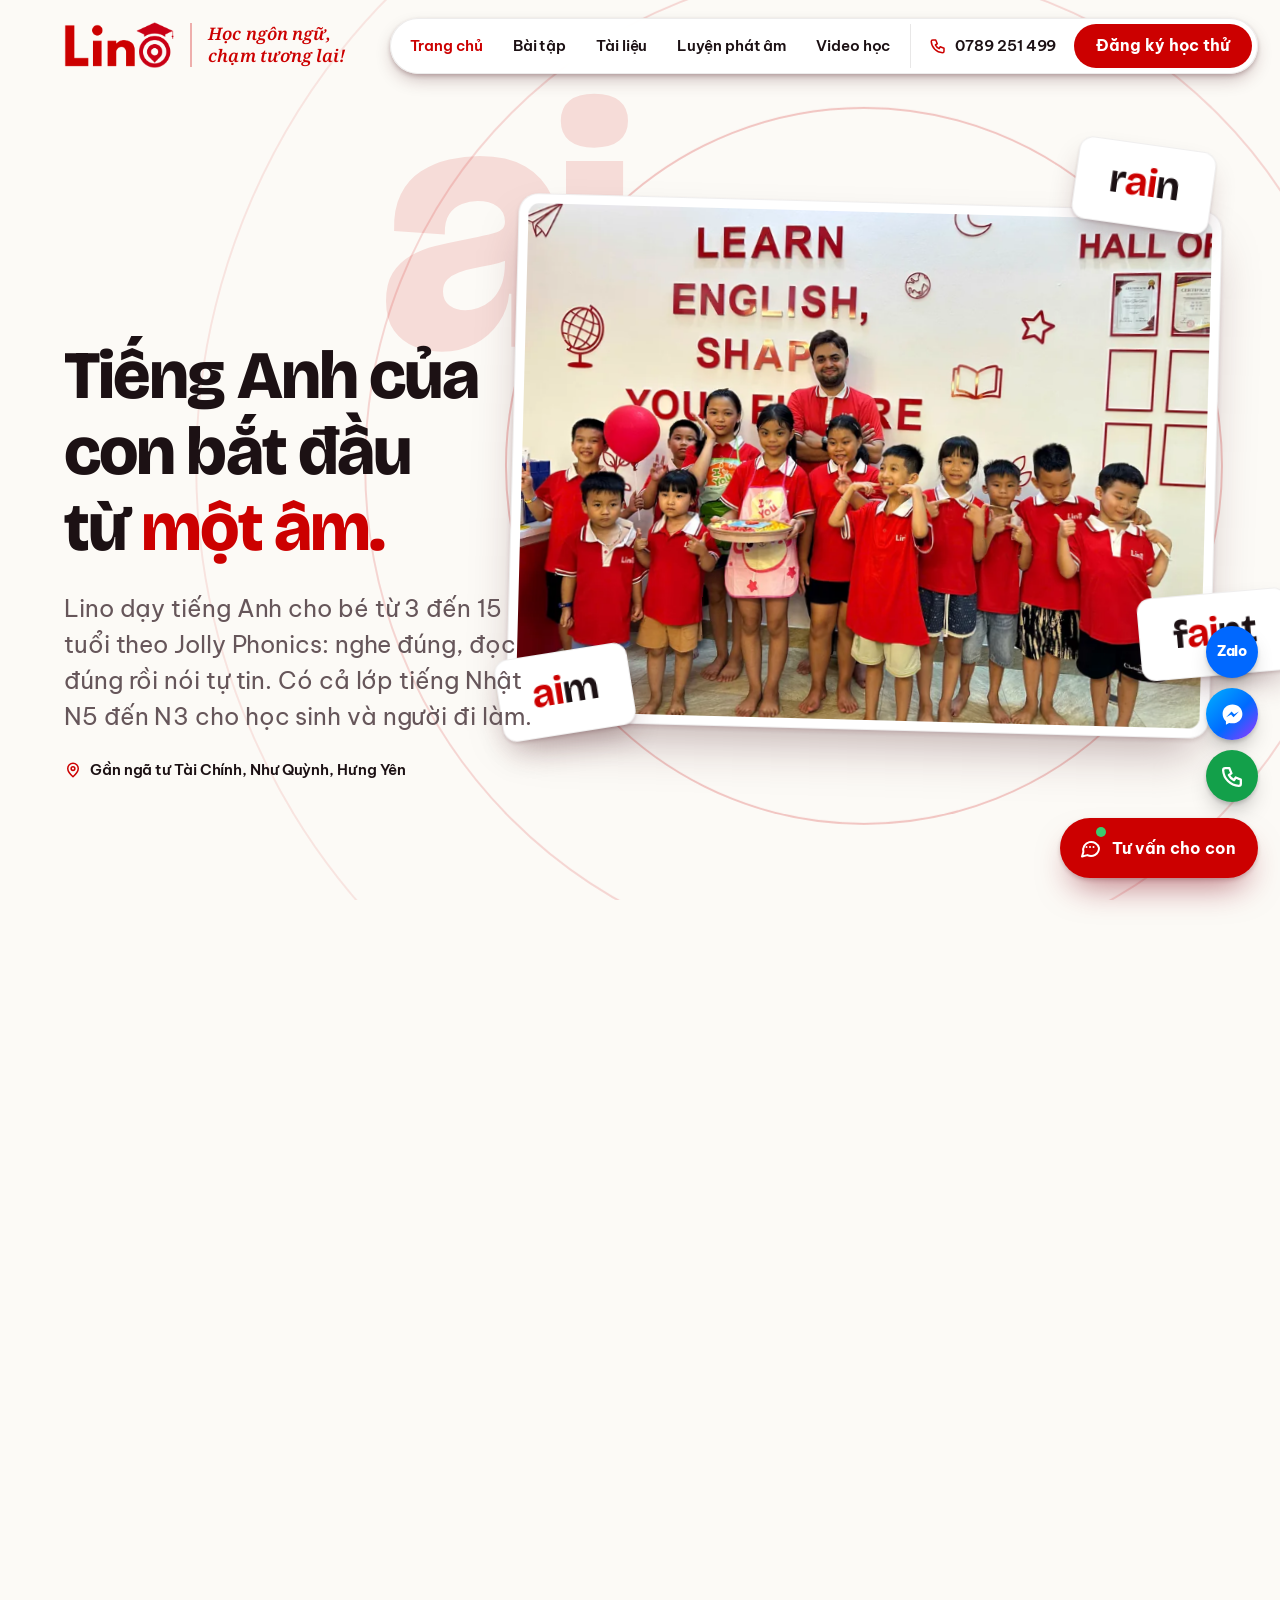
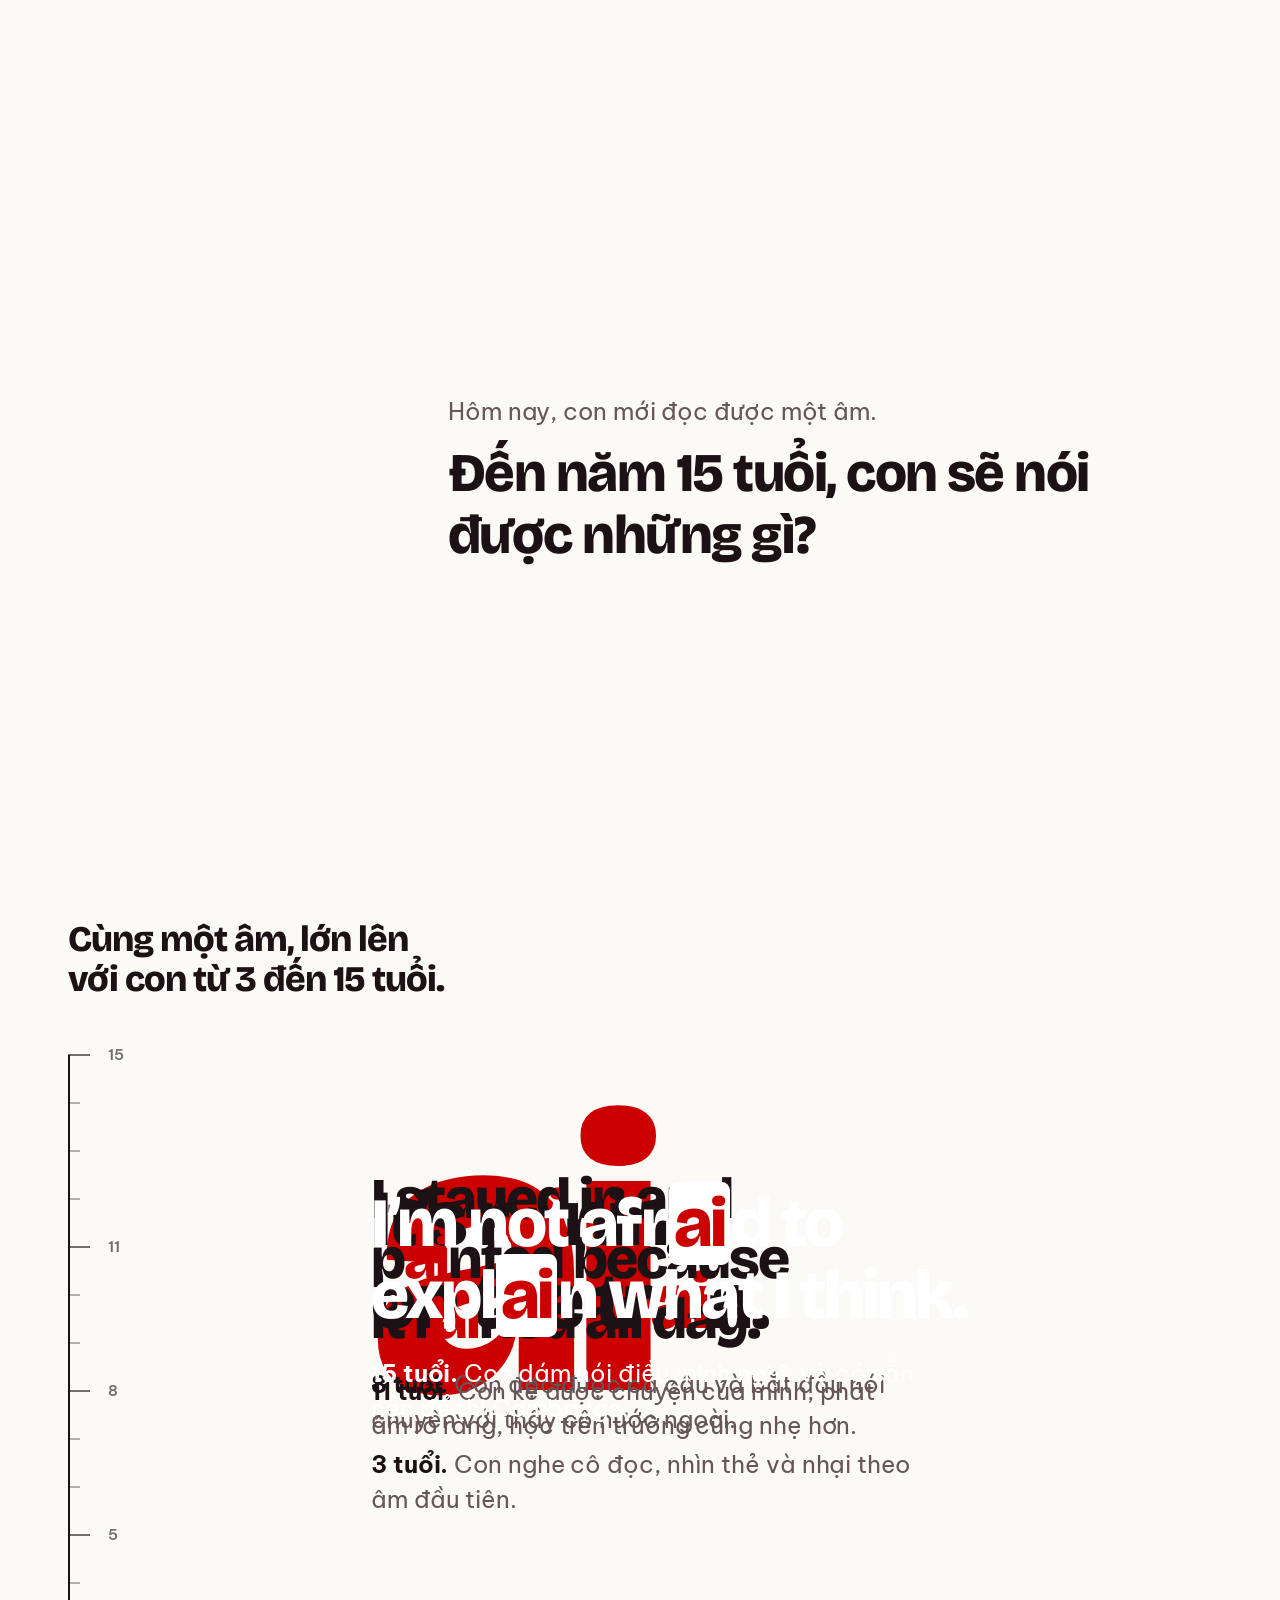
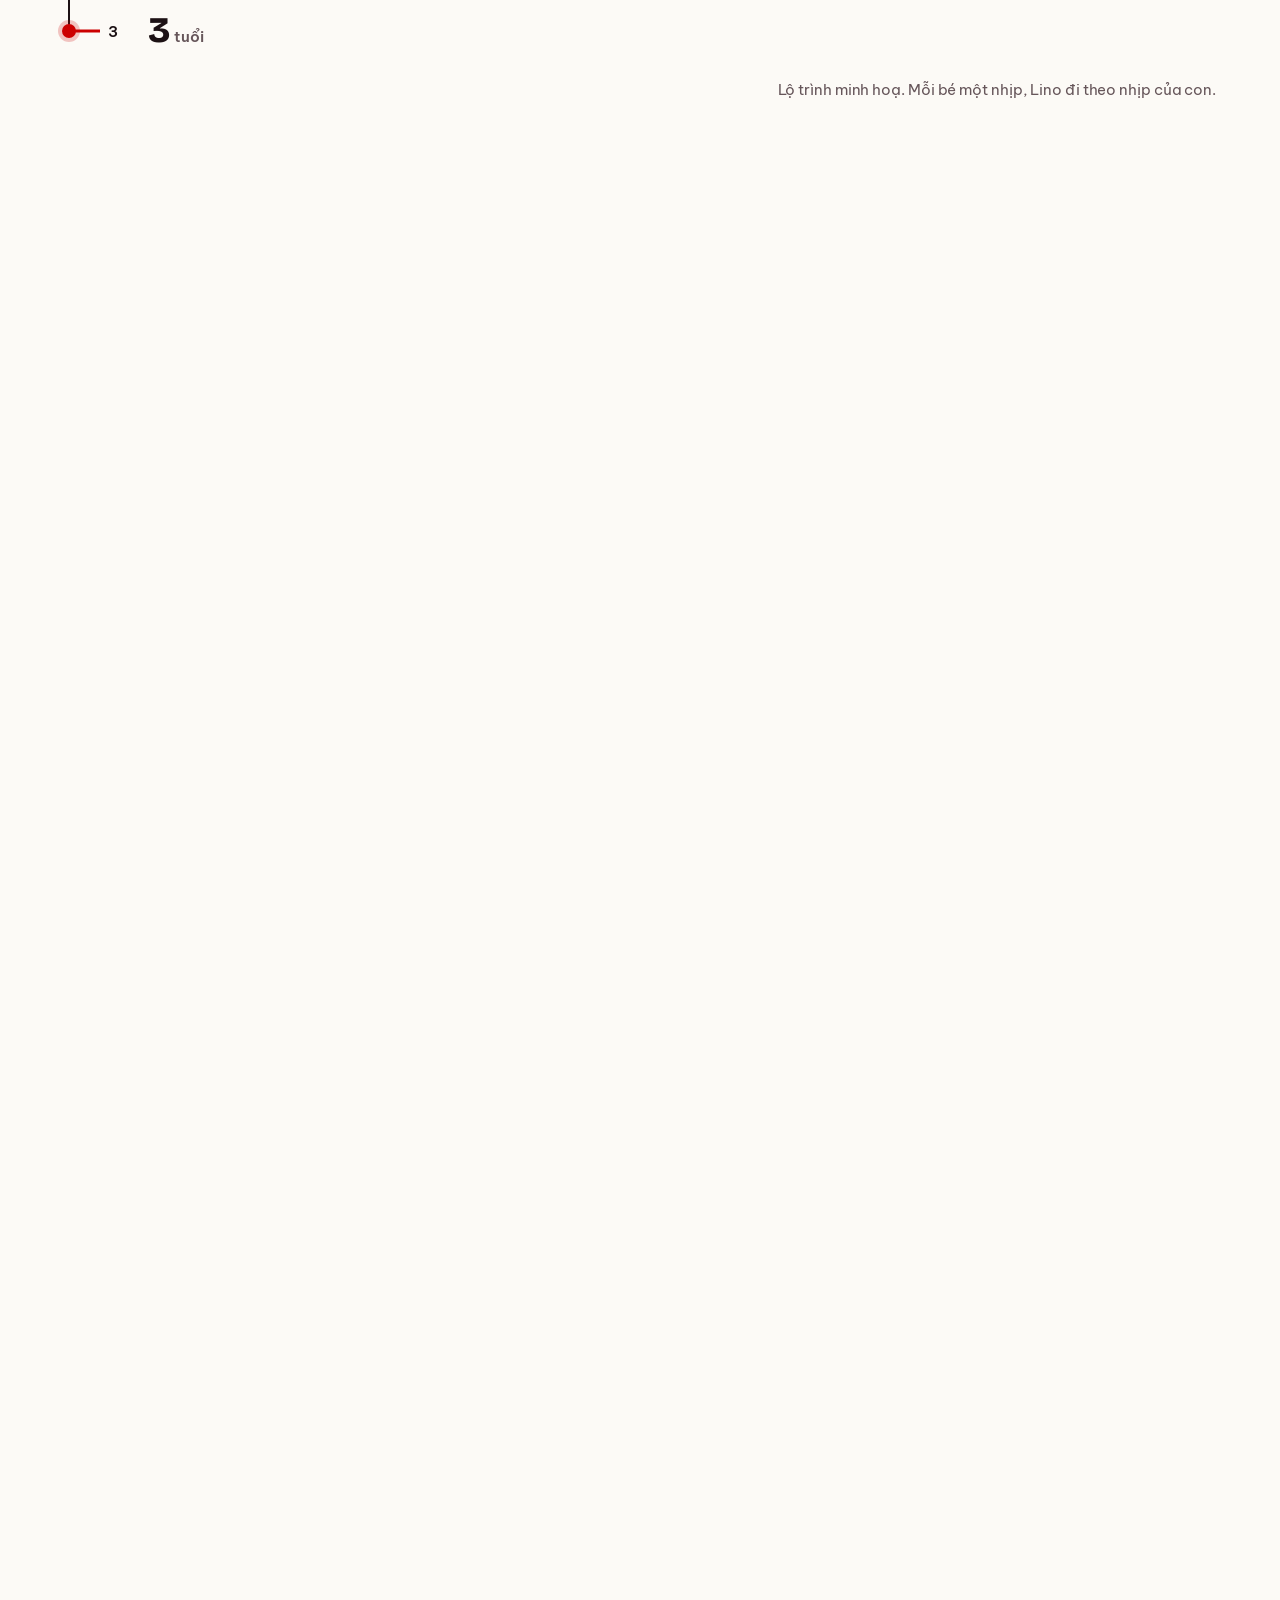
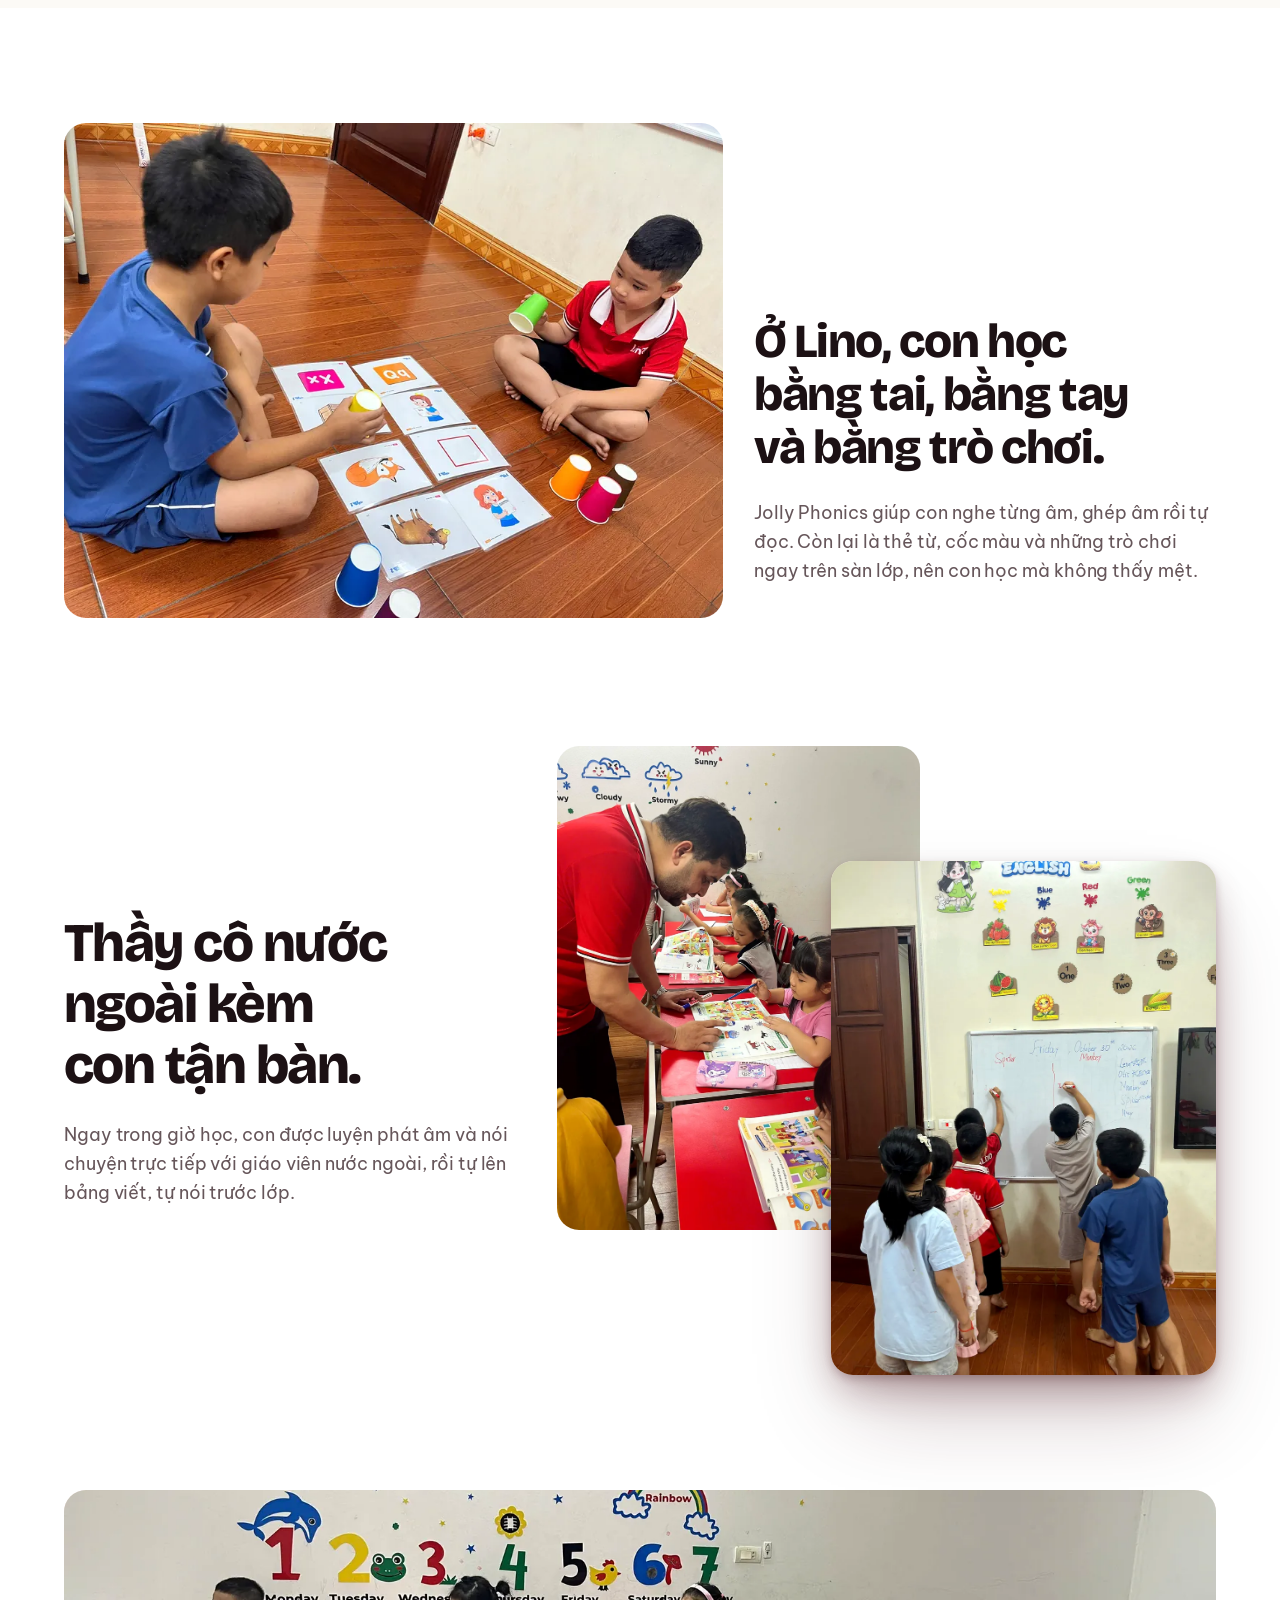
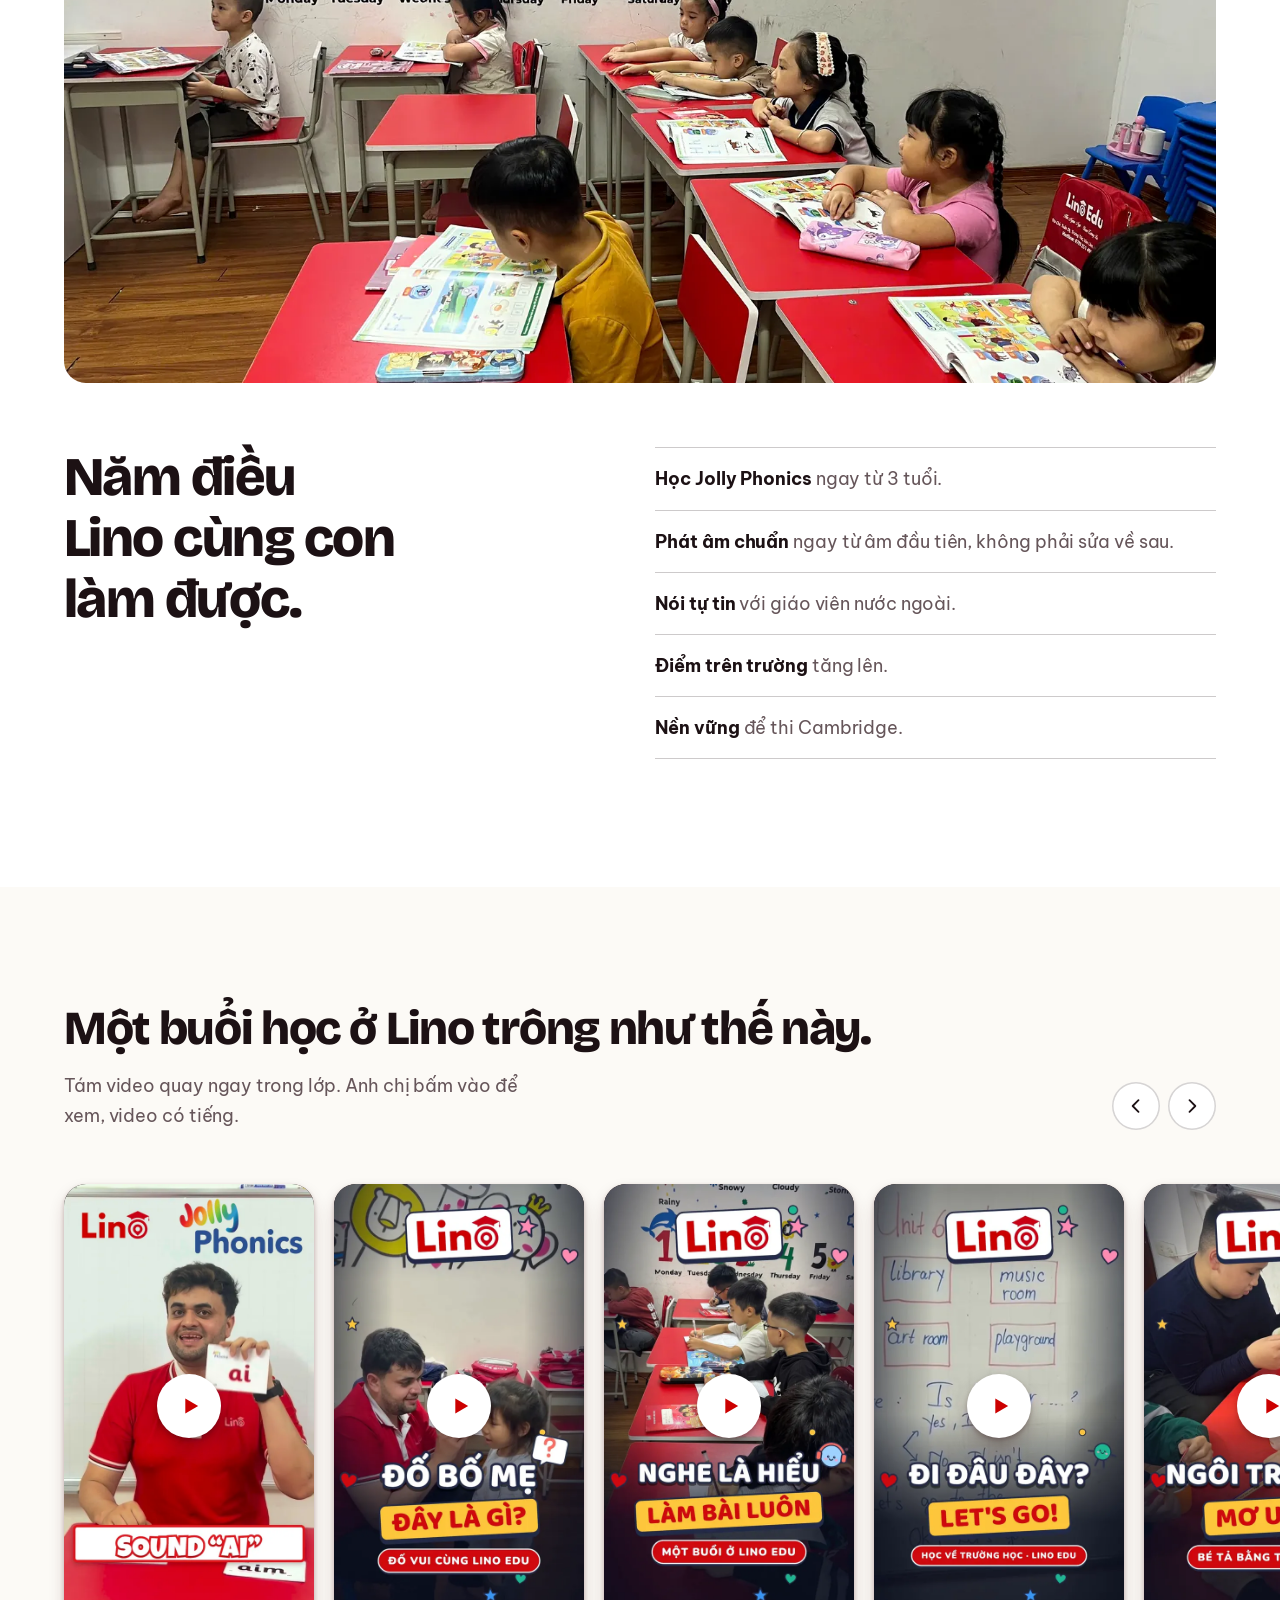
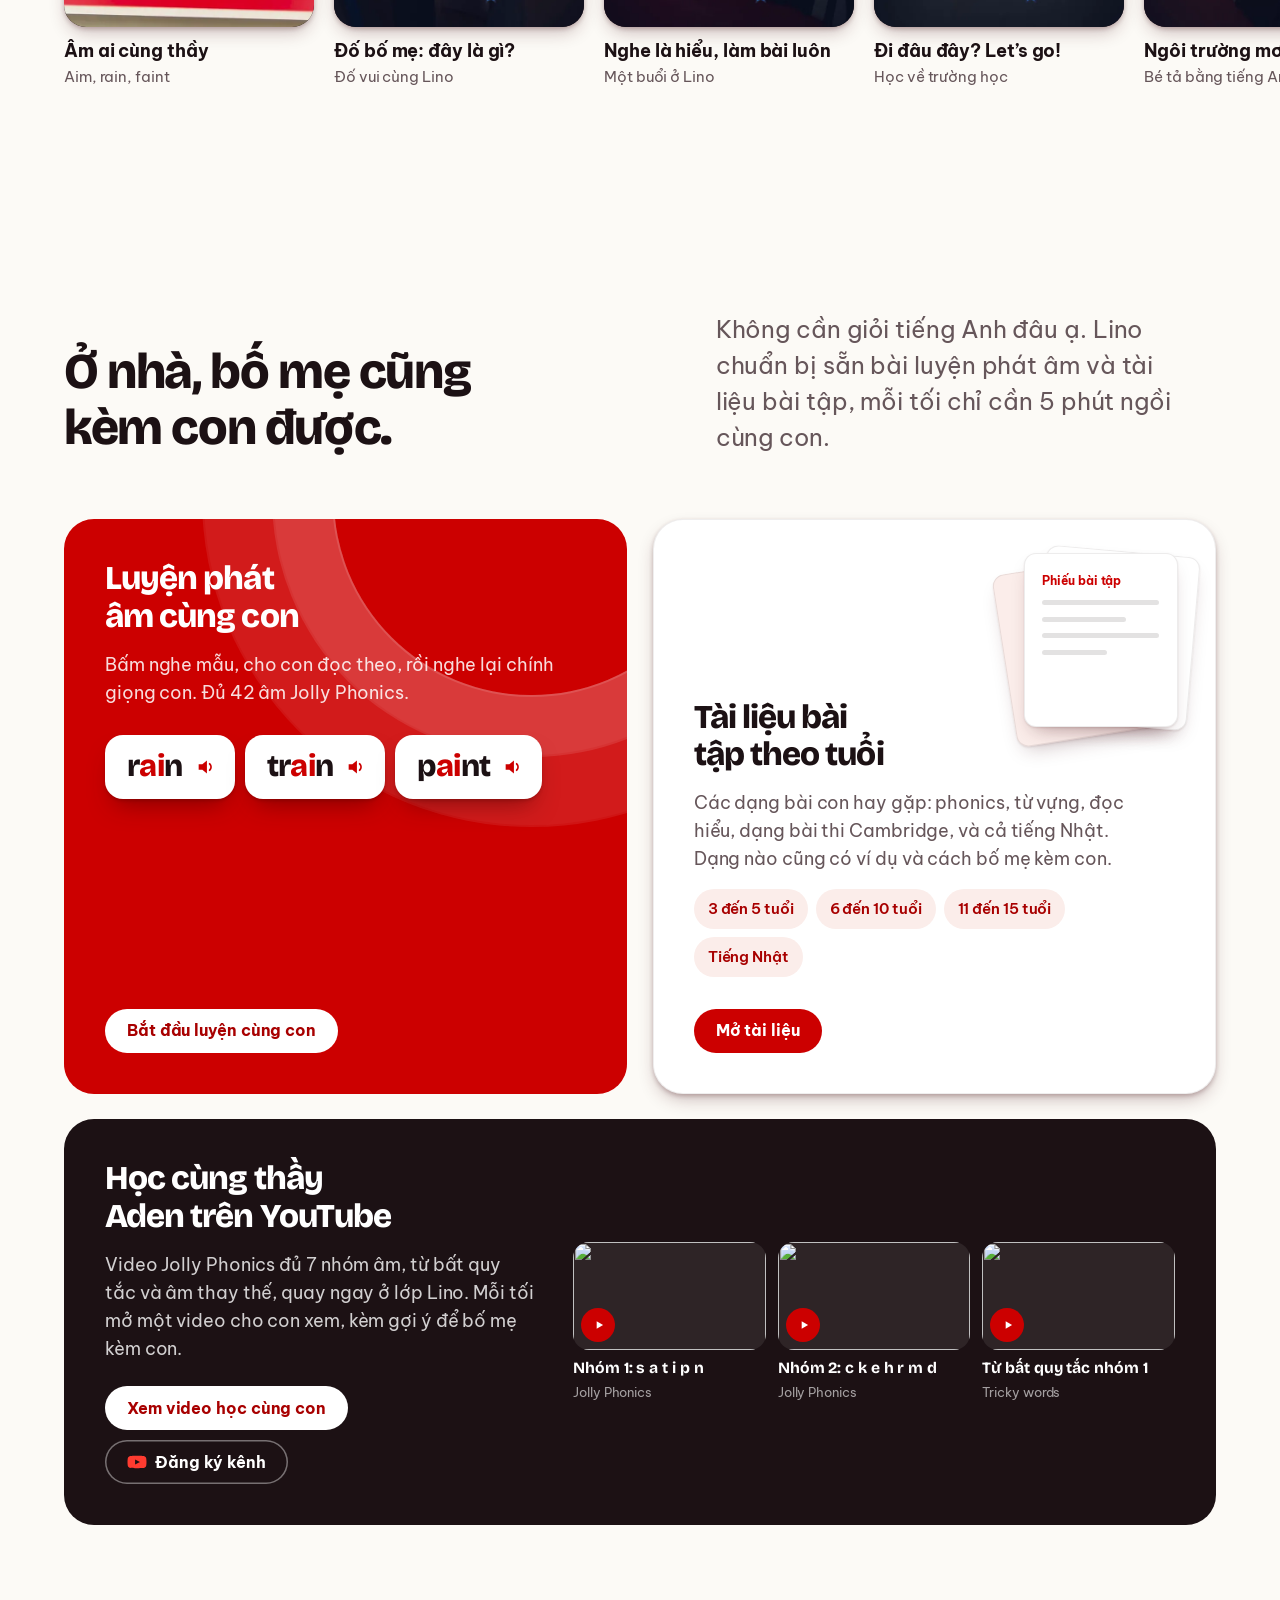
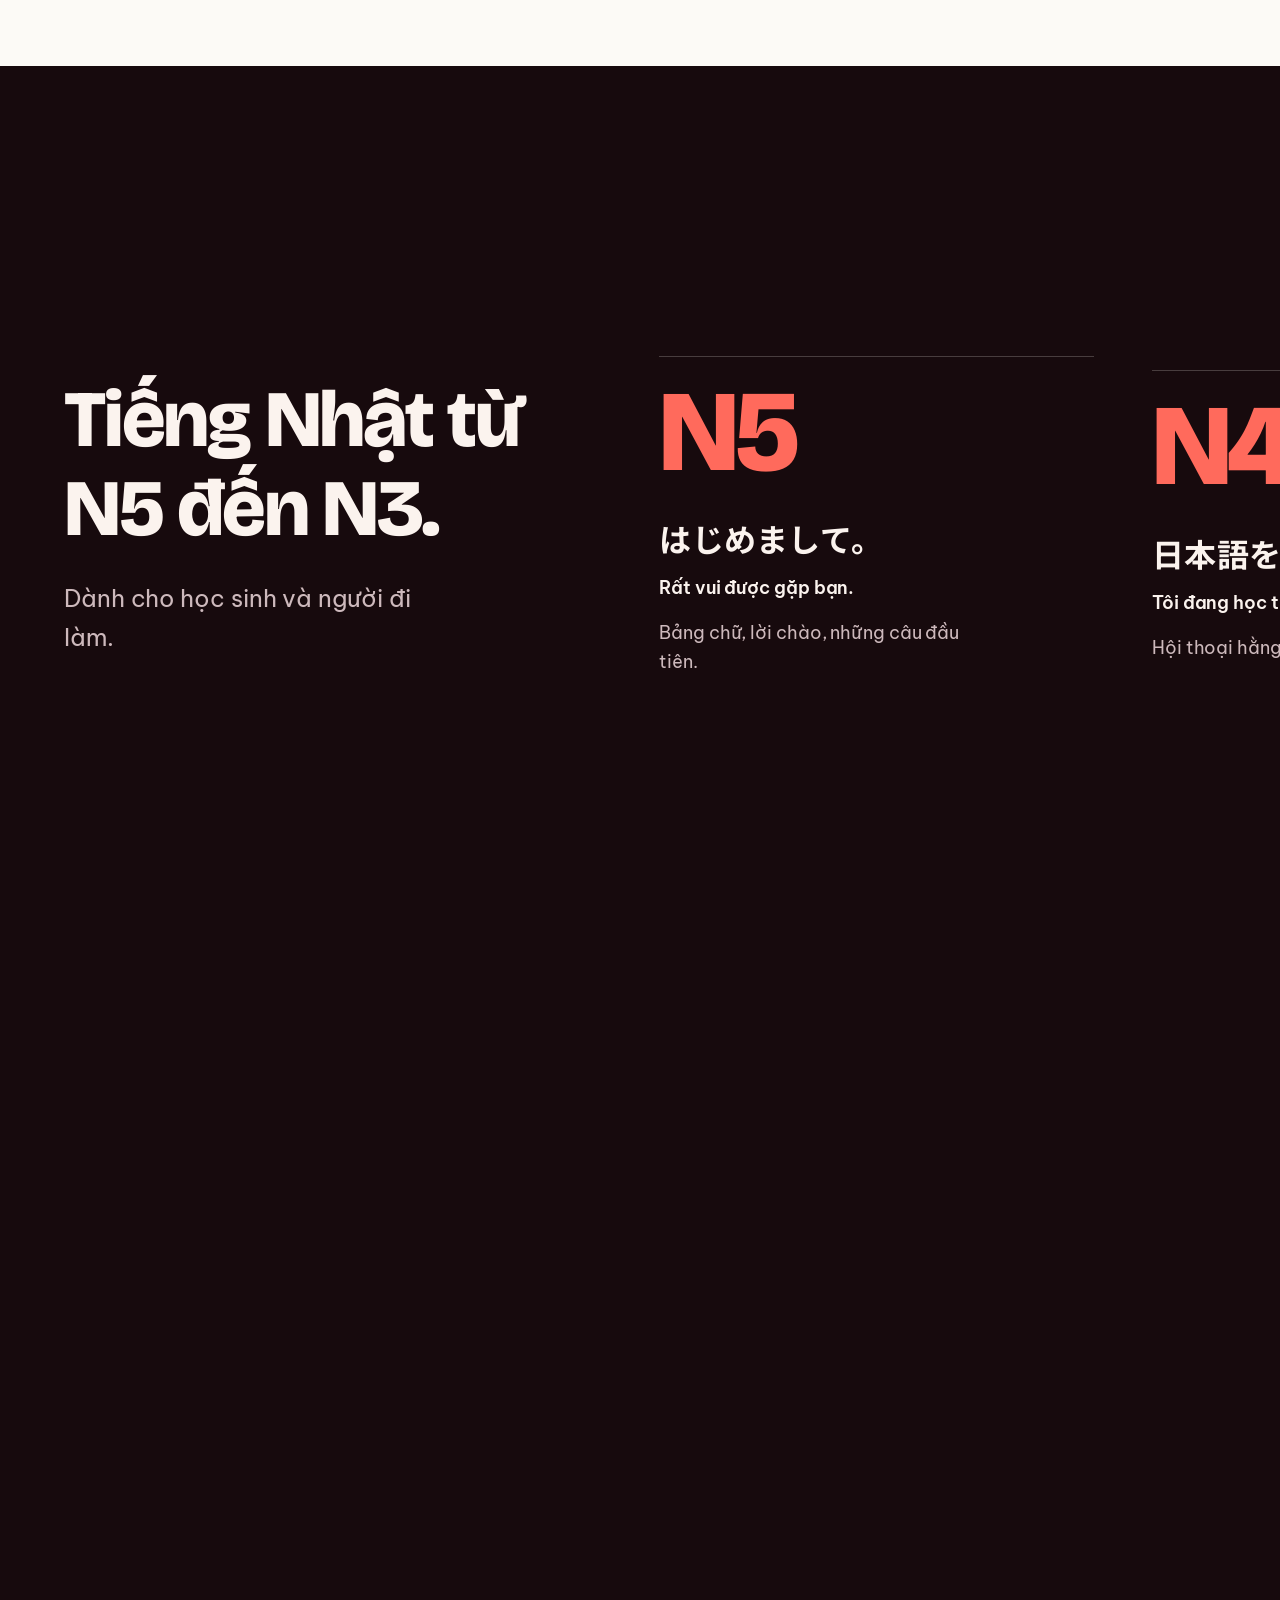
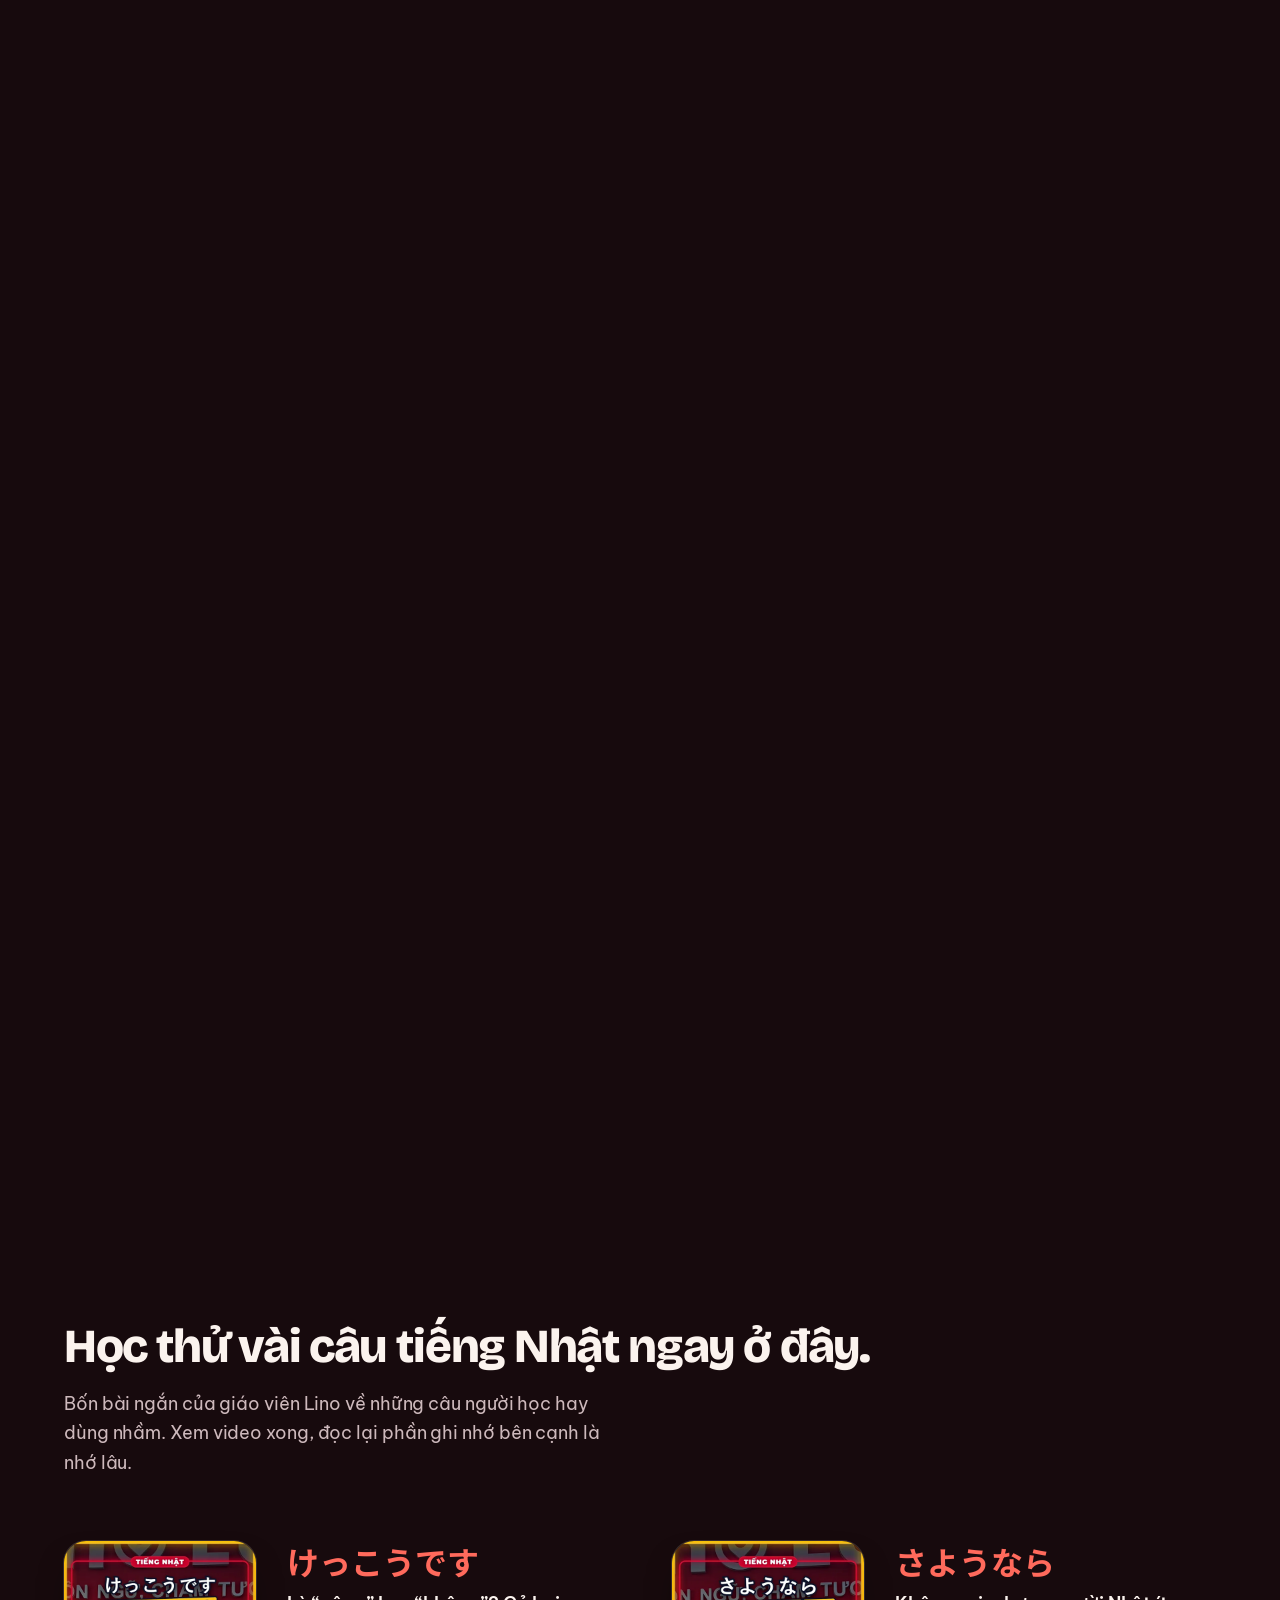
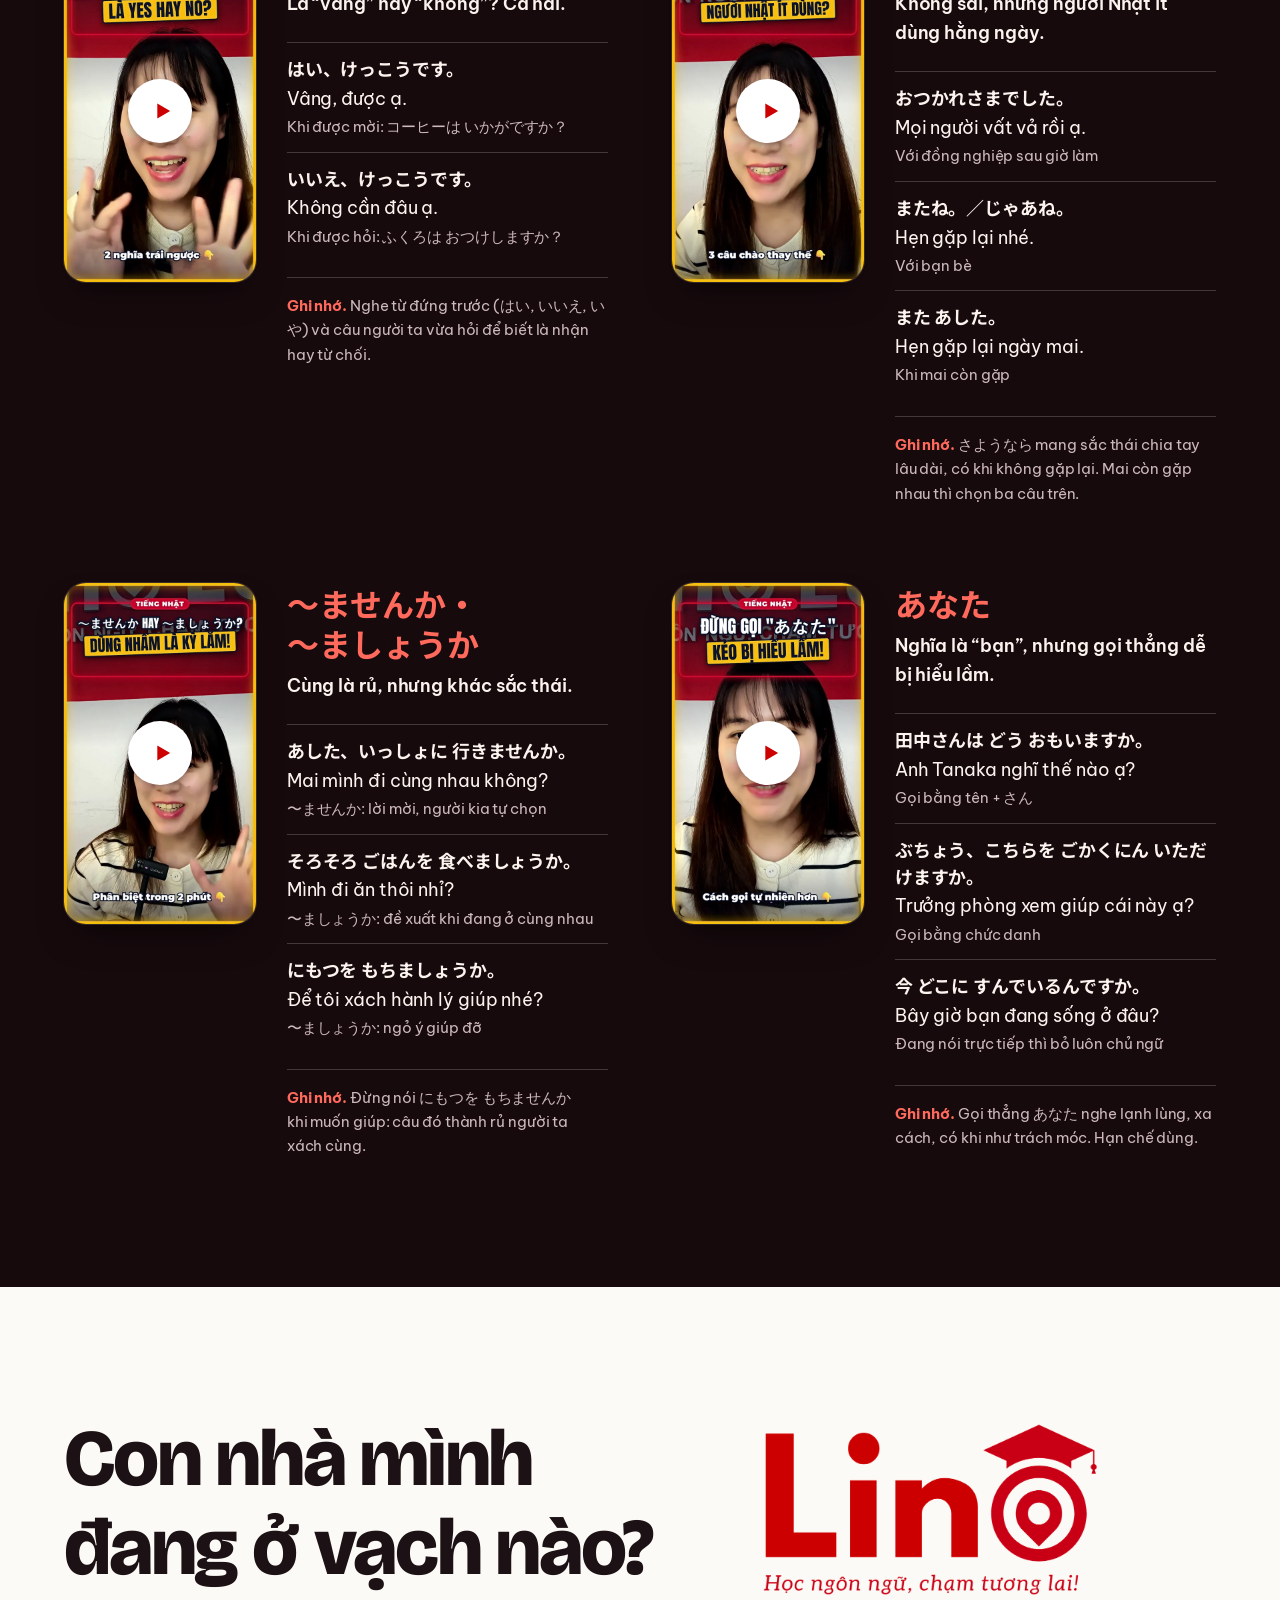
==== commit 850c0e8b: "Bài tập về nhà (Lớp 1-9), Chứng nhận và trang Quản lý file để chủ trung tâm tự tải lên - functions/a" ====
--- a/index.html
+++ b/index.html
@@ -24,8 +24,8 @@
 <link href="https://fonts.googleapis.com/css2?family=Be+Vietnam+Pro:wght@400;500;600;700&family=Bricolage+Grotesque:opsz,wght@12..96,500..800&family=Noto+Sans+JP:wght@500;700&family=Noto+Serif:ital,wght@1,600&display=swap" rel="stylesheet">
 <link rel="preload" as="image" href="assets/group.webp" media="(min-width: 861px)">
 <link rel="preload" as="image" href="assets/group-m.webp" media="(max-width: 860px)">
-<link rel="stylesheet" href="scrollcraft.css?v=202611172021">
-<link rel="stylesheet" href="site.css?v=202611172021">
+<link rel="stylesheet" href="scrollcraft.css?v=202611172050">
+<link rel="stylesheet" href="site.css?v=202611172050">
 <script>document.documentElement.classList.add('js');</script>
 <style>
 
@@ -279,6 +279,15 @@
   @keyframes say { 30% { transform: translateY(-6px) rotate(-2deg) scale(1.05); } }
   .tile--docs { background: #fff; box-shadow: var(--sc-e2), inset 0 0 0 1px color-mix(in srgb, var(--sc-ink) 7%, transparent); padding-top: clamp(9rem, 14vw, 12rem); }
   .tile--docs p { color: var(--sc-ink-soft); }
+  .cert { background: var(--paper); padding-block: clamp(3rem, 6vw, 5rem); }
+  .cert__dau { display: flex; flex-wrap: wrap; justify-content: space-between; align-items: end; gap: 14px 24px; margin-bottom: var(--sc-6); }
+  .cert__dau h2 { font-size: clamp(2rem, 3.6vw, 3.4rem); max-width: 18ch; }
+  .cert__hang { display: grid; grid-template-columns: repeat(4, minmax(0, 1fr)); gap: clamp(0.8rem, 1.6vw, 1.3rem); }
+  .cert__the { display: grid; gap: 10px; align-content: start; padding: 10px; border: 0; border-radius: 20px; background: #fff; cursor: zoom-in; text-align: left; font: inherit; color: inherit;
+    box-shadow: 0 1px 2px hsl(352 55% 18% / 0.07), inset 0 0 0 1px color-mix(in srgb, var(--sc-ink) 7%, transparent); transition: transform 420ms var(--ease); }
+  .cert__the img { width: 100%; aspect-ratio: 4 / 3; object-fit: cover; border-radius: 12px; background: var(--blush); display: block; }
+  .cert__the b { font: 700 0.98rem/1.3 var(--sc-font-display); padding: 0 4px 4px; }
+  @media (hover: hover) and (pointer: fine) { .cert__the:hover { transform: translateY(-3px); } }
   .tile--yt { grid-column: 1 / -1; display: grid; grid-template-columns: minmax(0, 5fr) minmax(0, 7fr); gap: clamp(1.25rem, 3vw, 2.5rem); align-items: center;
     background: var(--sc-ink); color: #fff; }
   .tile--yt p { color: rgb(255 255 255 / 0.8); margin-top: var(--sc-4); }
@@ -443,6 +452,8 @@
     .room__c-h, .facts { margin-top: var(--sc-7); }
 
     .home__head, .home__grid { grid-template-columns: 1fr; }
+    .cert__hang { grid-template-columns: repeat(2, minmax(0, 1fr)); gap: 10px; }
+    .cert__the b { font-size: 0.88rem; }
     .tile--yt { grid-template-columns: 1fr; }
     .ytc-row { grid-template-columns: repeat(3, minmax(0, 1fr)); gap: 8px; }
     .ytc b { font-size: 0.82rem; }
@@ -499,6 +510,7 @@
 <nav class="dock" aria-label="Điều hướng">
   <div class="dock__links">
     <a href="/" aria-current="page" data-home>Trang chủ</a>
+    <a href="/bai-tap">Bài tập</a>
     <a href="/tai-lieu">Tài liệu</a>
     <a href="/phat-am">Luyện phát âm</a>
     <a href="/video-hoc">Video học</a>
@@ -518,10 +530,12 @@
   <button class="sheet__bg" type="button" tabindex="-1" aria-label="Đóng menu"></button>
   <nav class="sheet__panel" aria-label="Menu">
     <a href="/" data-home>Trang chủ <small>Về đầu trang</small></a>
+    <a href="/bai-tap">Bài tập về nhà <small>Theo lớp</small></a>
     <a href="#lop-hoc">Lớp học ở Lino <small>Ảnh, video</small></a>
     <a href="/tai-lieu">Tài liệu bài tập <small>Theo độ tuổi</small></a>
     <a href="/phat-am">Luyện phát âm cùng con <small>5 phút mỗi tối</small></a>
     <a href="/video-hoc">Video học cùng con <small>Kênh YouTube Lino</small></a>
+    <a href="/chung-nhan">Chứng nhận <small>Giấy phép, chứng chỉ</small></a>
     <a href="#tieng-nhat">Tiếng Nhật <small>N5 đến N3</small></a>
     <a href="#phu-huynh" data-needs-feedback hidden>Phụ huynh nói gì <small>Tin nhắn Zalo</small></a>
     <a href="#dang-ky">Đăng ký học thử <small>Nhắn Zalo hoặc gọi</small></a>
@@ -932,6 +946,16 @@
   </section>
 
   <!-- 6 · COMMITMENT. The visitor's own mark, carried into the form. Last element. -->
+  <section class="cert" id="chung-nhan" data-sc-act="flow" hidden>
+    <div class="sc-wrap">
+      <div class="cert__dau">
+        <h2>Giấy tờ rõ ràng, <span class="em">thầy cô có chứng chỉ.</span></h2>
+        <a class="btn btn--line" href="/chung-nhan">Xem tất cả chứng nhận</a>
+      </div>
+      <div class="cert__hang" id="cert-hang"></div>
+    </div>
+  </section>
+
   <section class="close" id="dang-ky" data-sc-act="flow">
     <div class="sc-wrap close__grid">
       <div>
@@ -987,19 +1011,36 @@
         </dl>
       </aside>
     </div>
-    <footer class="sc-wrap"><p class="foot">© 2026 Trung tâm ngoại ngữ Lino. <a href="/tai-lieu">Tài liệu</a> · <a href="/phat-am">Luyện phát âm</a>. Jolly Phonics là nhãn hiệu của Jolly Learning Ltd.</p></footer>
+    <footer class="sc-wrap"><p class="foot">© 2026 Trung tâm ngoại ngữ Lino. <a href="/bai-tap">Bài tập về nhà</a> · <a href="/tai-lieu">Tài liệu</a> · <a href="/phat-am">Luyện phát âm</a> · <a href="/video-hoc">Video học</a> · <a href="/chung-nhan">Chứng nhận</a>. Jolly Phonics là nhãn hiệu của Jolly Learning Ltd.</p></footer>
   </section>
 
 </main>
 
-<script src="chinh-sua/ap-dung.js?v=202611172021"></script>
-<script src="feedback/feedback.js?v=202611172021"></script>
-<script src="data/cau-hinh.js?v=202611172021"></script>
+<script src="chinh-sua/ap-dung.js?v=202611172050"></script>
+<script src="tep-chung.js?v=202611172050"></script>
+<script src="feedback/feedback.js?v=202611172050"></script>
+<script src="data/cau-hinh.js?v=202611172050"></script>
 <script src="vendor/lenis.min.js"></script>
-<script src="scrollcraft.js?v=202611172021"></script>
-<script src="site.js?v=202611172021"></script>
+<script src="scrollcraft.js?v=202611172050"></script>
+<script src="site.js?v=202611172050"></script>
 <script>
 ScrollCraft.mount(document.body);
+
+/* certificates strip: shows only once the owner has uploaded some */
+(function () {
+  var sec = document.getElementById('chung-nhan'), hang = document.getElementById('cert-hang');
+  if (!sec || !window.LinoTep) return;
+  window.LinoTep.lay('chung-nhan').then(function (d) {
+    var L = window.LinoTep, anh = ((d && d.ds) || []).filter(function (m) { return m.kieu === 'anh'; });
+    if (!anh.length) return;
+    hang.innerHTML = anh.slice(0, 4).map(function (m, i) {
+      return '<button class="cert__the" type="button" data-i="' + i + '"><img src="' + L.nho(m) + '" alt="' + L.esc(m.ten) + '" loading="lazy"><b>' + L.esc(m.ten) + '</b></button>';
+    }).join('');
+    hang.addEventListener('click', function (e) { var b = e.target.closest('.cert__the'); if (b) L.xemAnh(anh, +b.getAttribute('data-i')); });
+    sec.hidden = false;
+    setTimeout(function () { dispatchEvent(new Event('resize')); }, 60);
+  });
+})();
 
 (function () {
   var reduce = matchMedia('(prefers-reduced-motion: reduce)').matches;
--- a/site.css
+++ b/site.css
@@ -286,3 +286,37 @@
   .msg, .chips { animation: none; }
   .chat, .chat-nudge, .sheet__panel, .sheet__bg { transition-duration: 1ms !important; }
 }
+
+/* ------------------------------------------------- photo viewer (tep-chung.js) -- */
+html.xa-mo { overflow: hidden; }
+.xa { position: fixed; inset: 0; z-index: 90; display: grid; grid-template-columns: auto minmax(0, 1fr) auto; align-items: center; gap: 10px;
+  padding: 18px; background: rgb(14 7 9 / 0.94); color: #fff; animation: xa-vao 220ms var(--ease); }
+@keyframes xa-vao { from { opacity: 0; } }
+.xa__khung { margin: 0; display: grid; gap: 12px; justify-items: center; align-content: center; min-height: 0; max-height: 100%; }
+.xa__khung img { max-width: 100%; max-height: calc(100vh - 150px); max-height: calc(100dvh - 150px); object-fit: contain; border-radius: 10px; background: #fff; box-shadow: 0 30px 60px -20px rgb(0 0 0 / 0.6); }
+.xa__khung figcaption { display: grid; gap: 4px; text-align: center; max-width: 60ch; line-height: 1.45; }
+.xa__khung figcaption b { font: 700 1.05rem/1.3 var(--sc-font-display); }
+.xa__khung figcaption span { color: rgb(255 255 255 / 0.78); font-size: 0.92rem; }
+.xa__khung figcaption small { color: rgb(255 255 255 / 0.55); font-size: 0.8rem; }
+.xa__nut, .xa__dong { display: grid; place-items: center; border: 0; border-radius: 50%; background: rgb(255 255 255 / 0.14); color: #fff; cursor: pointer; line-height: 1; }
+.xa__nut { width: 54px; height: 54px; font-size: 34px; padding-bottom: 4px; }
+.xa__dong { position: absolute; top: 14px; right: 14px; width: 46px; height: 46px; font-size: 20px; z-index: 1; }
+.xa__nut:focus-visible, .xa__dong:focus-visible { outline: 2px solid #fff; outline-offset: 3px; }
+@media (hover: hover) and (pointer: fine) { .xa__nut:hover, .xa__dong:hover { background: rgb(255 255 255 / 0.26); } }
+@media (max-width: 860px) {
+  .xa { grid-template-columns: minmax(0, 1fr); padding: 64px 10px 92px; }
+  .xa__nut { position: absolute; bottom: 20px; width: 50px; height: 50px; }
+  .xa__nut--t { left: 20px; } .xa__nut--s { right: 20px; }
+  .xa__khung img { max-height: calc(100dvh - 230px); }
+}
+@media (prefers-reduced-motion: reduce) { .xa { animation: none; } }
+
+/* mid-size screens: keep the dock clear of the logo now that it has five links */
+@media (min-width: 861px) and (max-width: 1260px) {
+  .dock__call { padding-inline: 12px; }
+  .dock__call span { display: none; }
+}
+@media (min-width: 861px) and (max-width: 1140px) {
+  .dock__links { display: none; }
+  .dock__menu { display: inline-flex; padding: 0 14px; }
+}
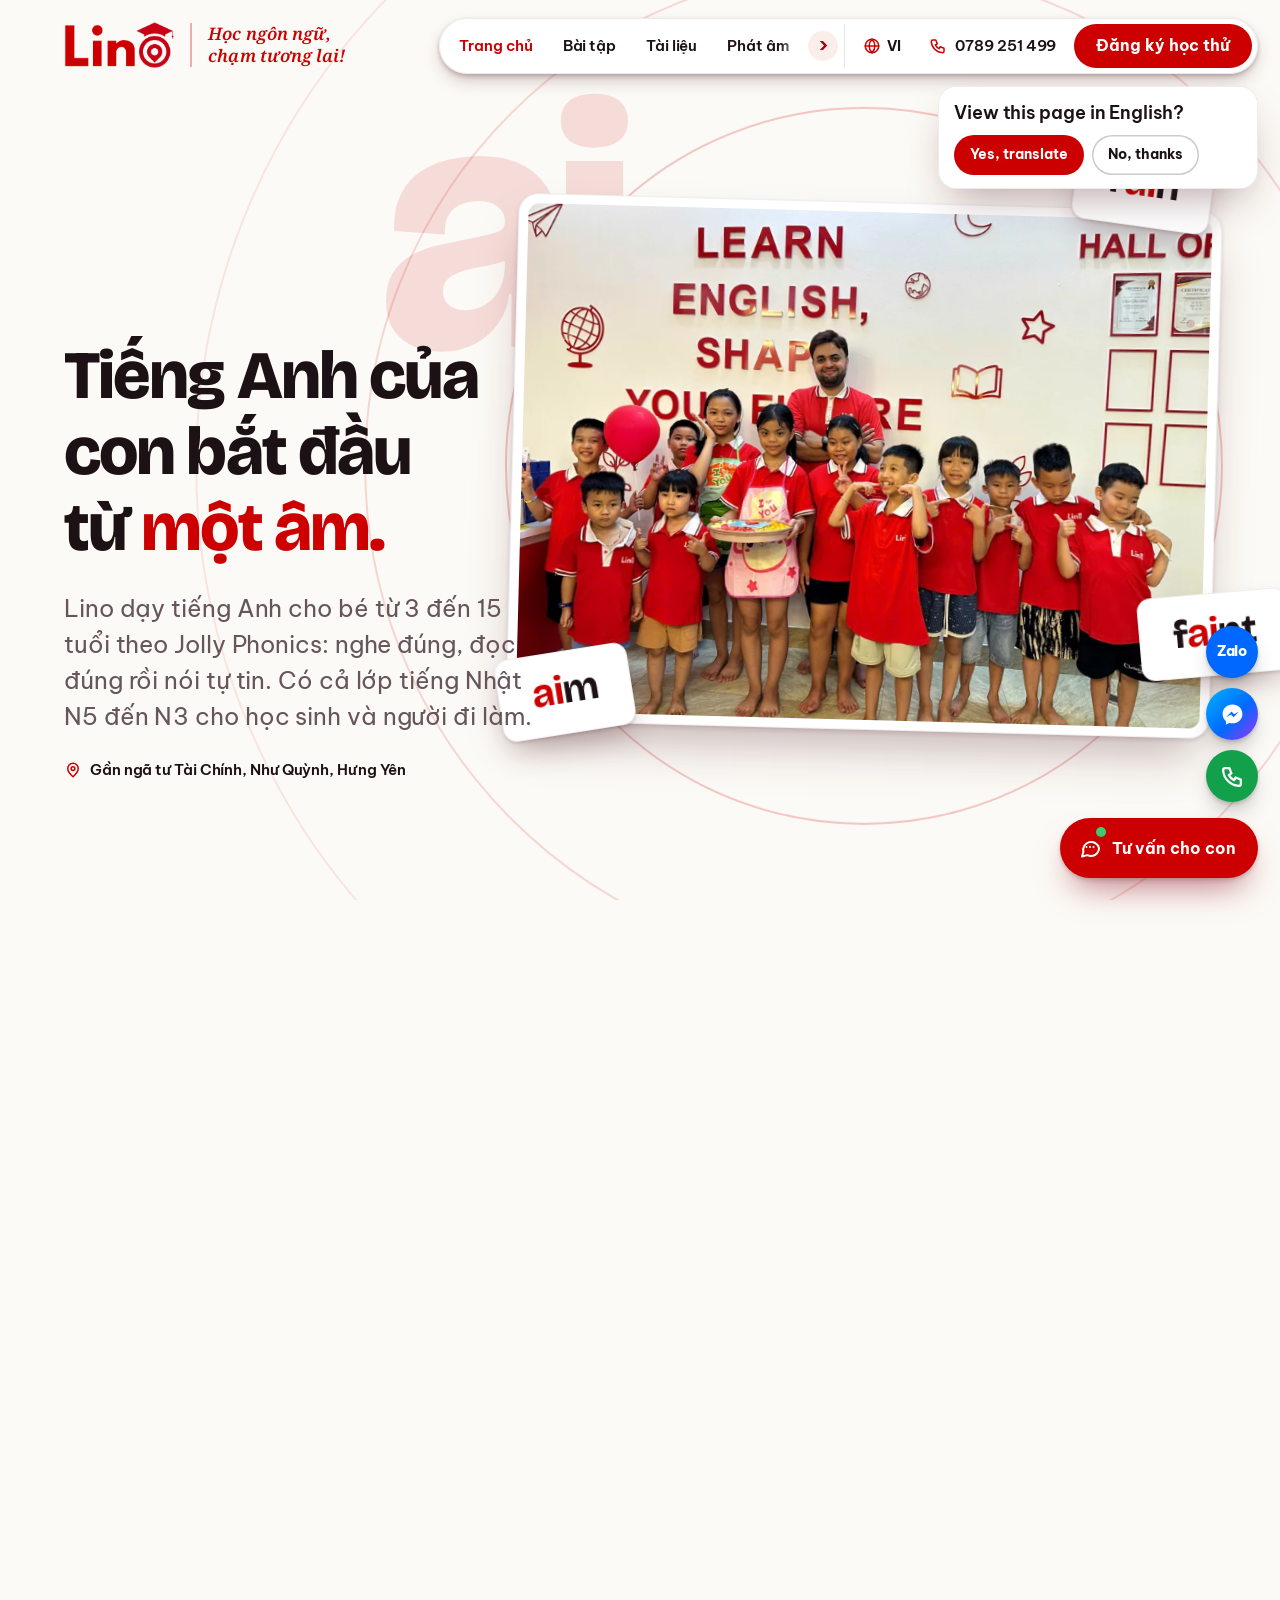
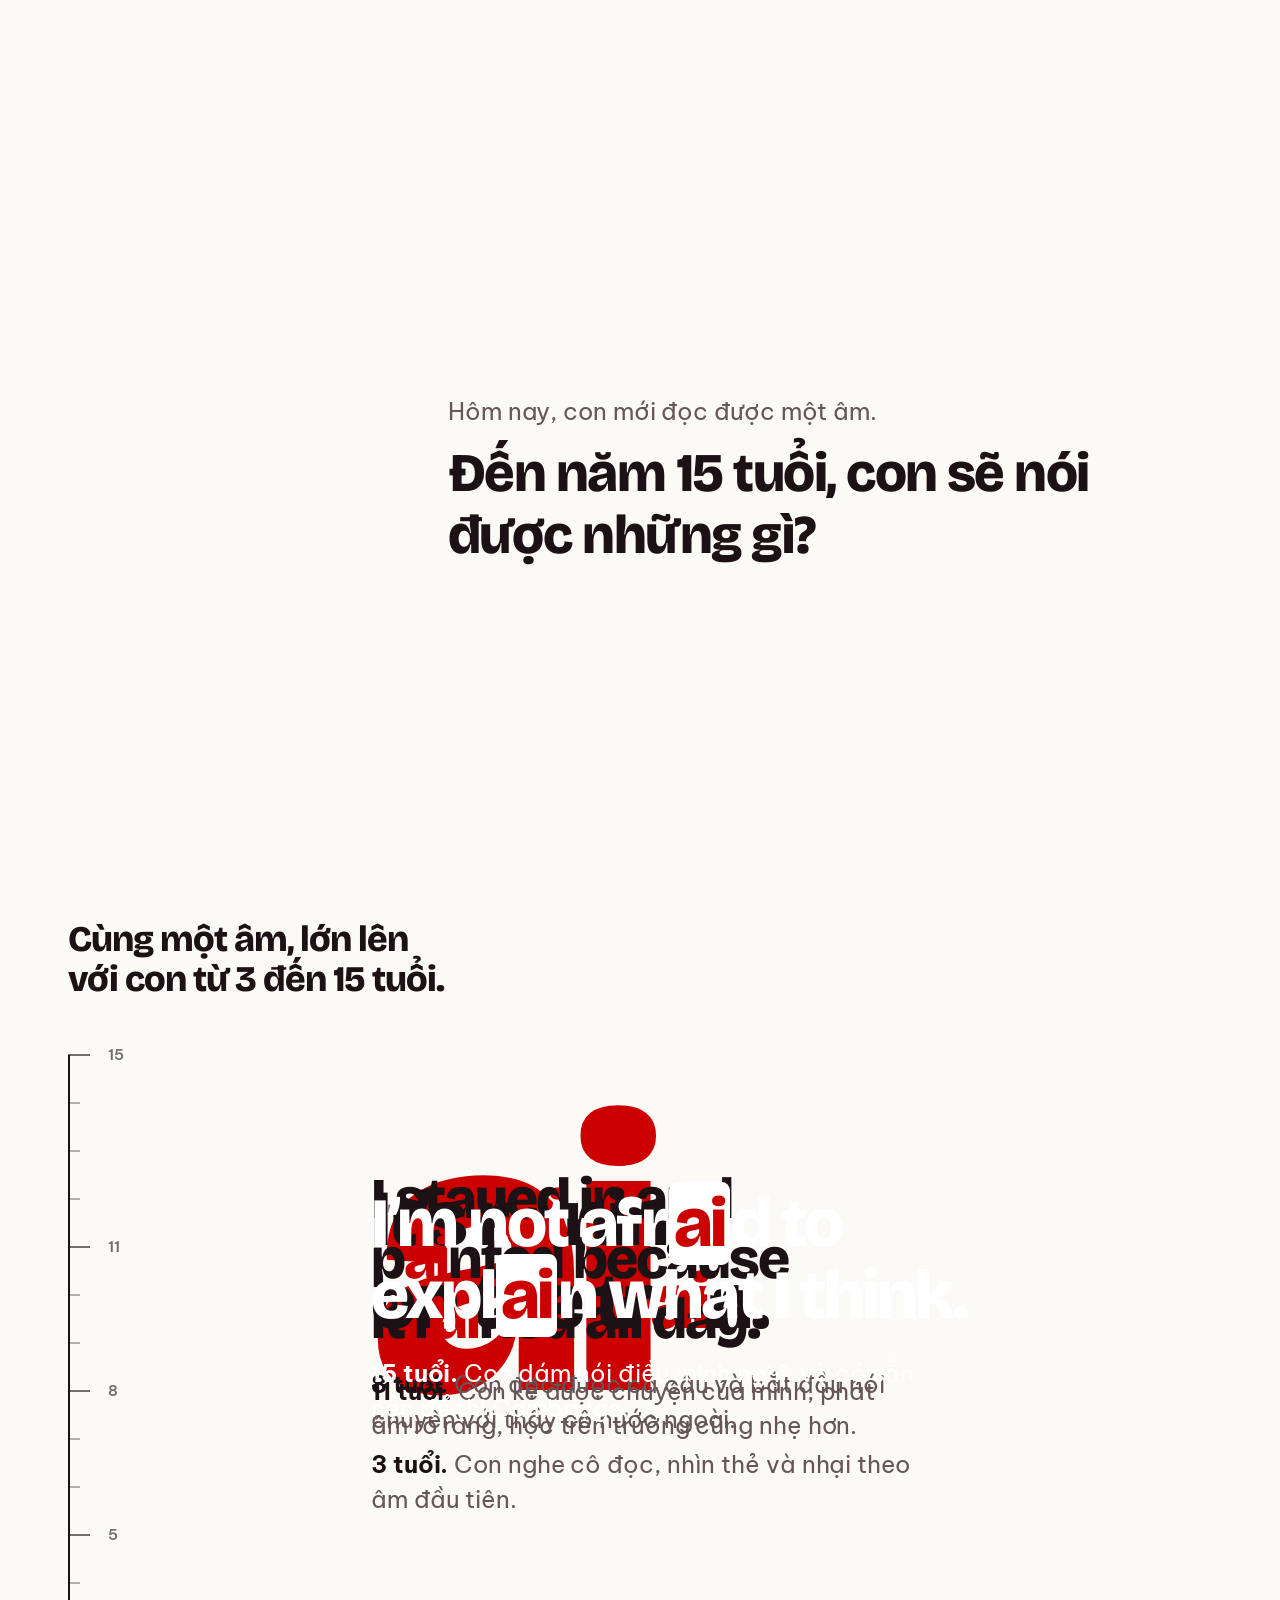
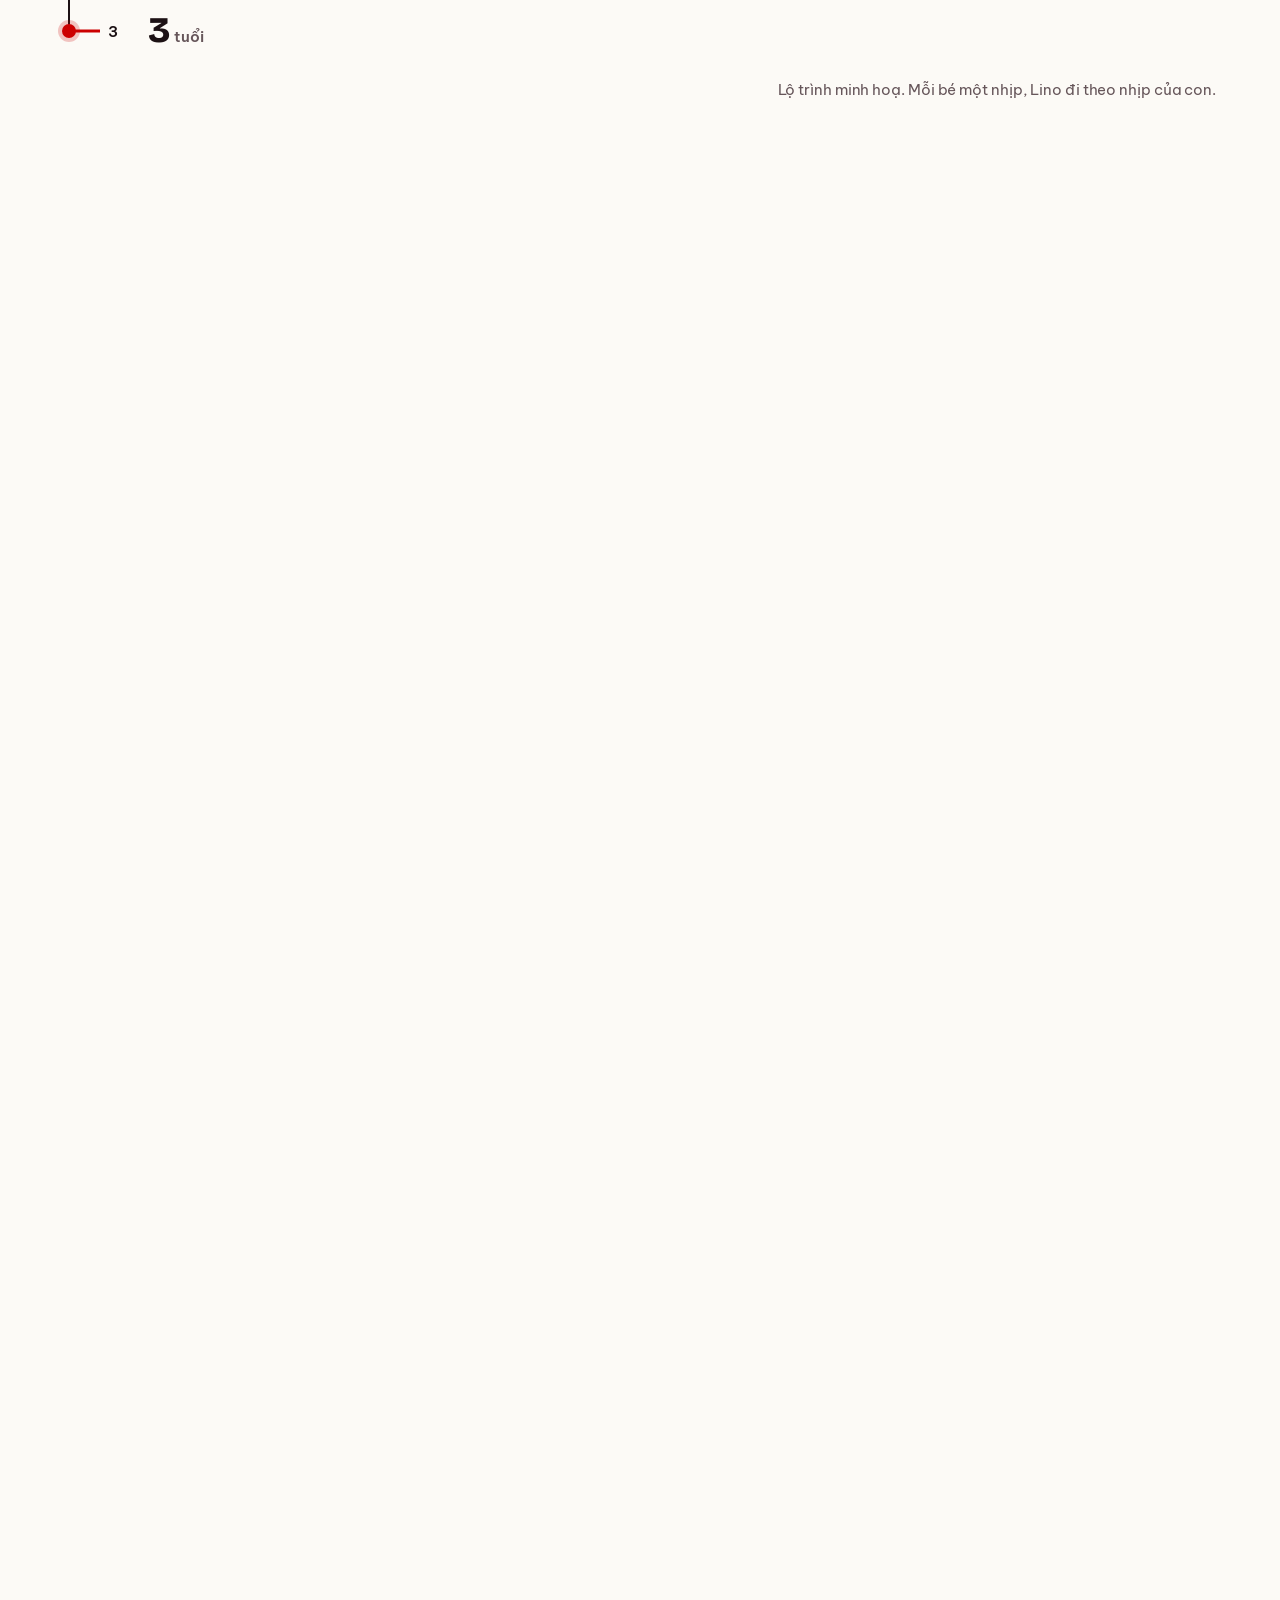
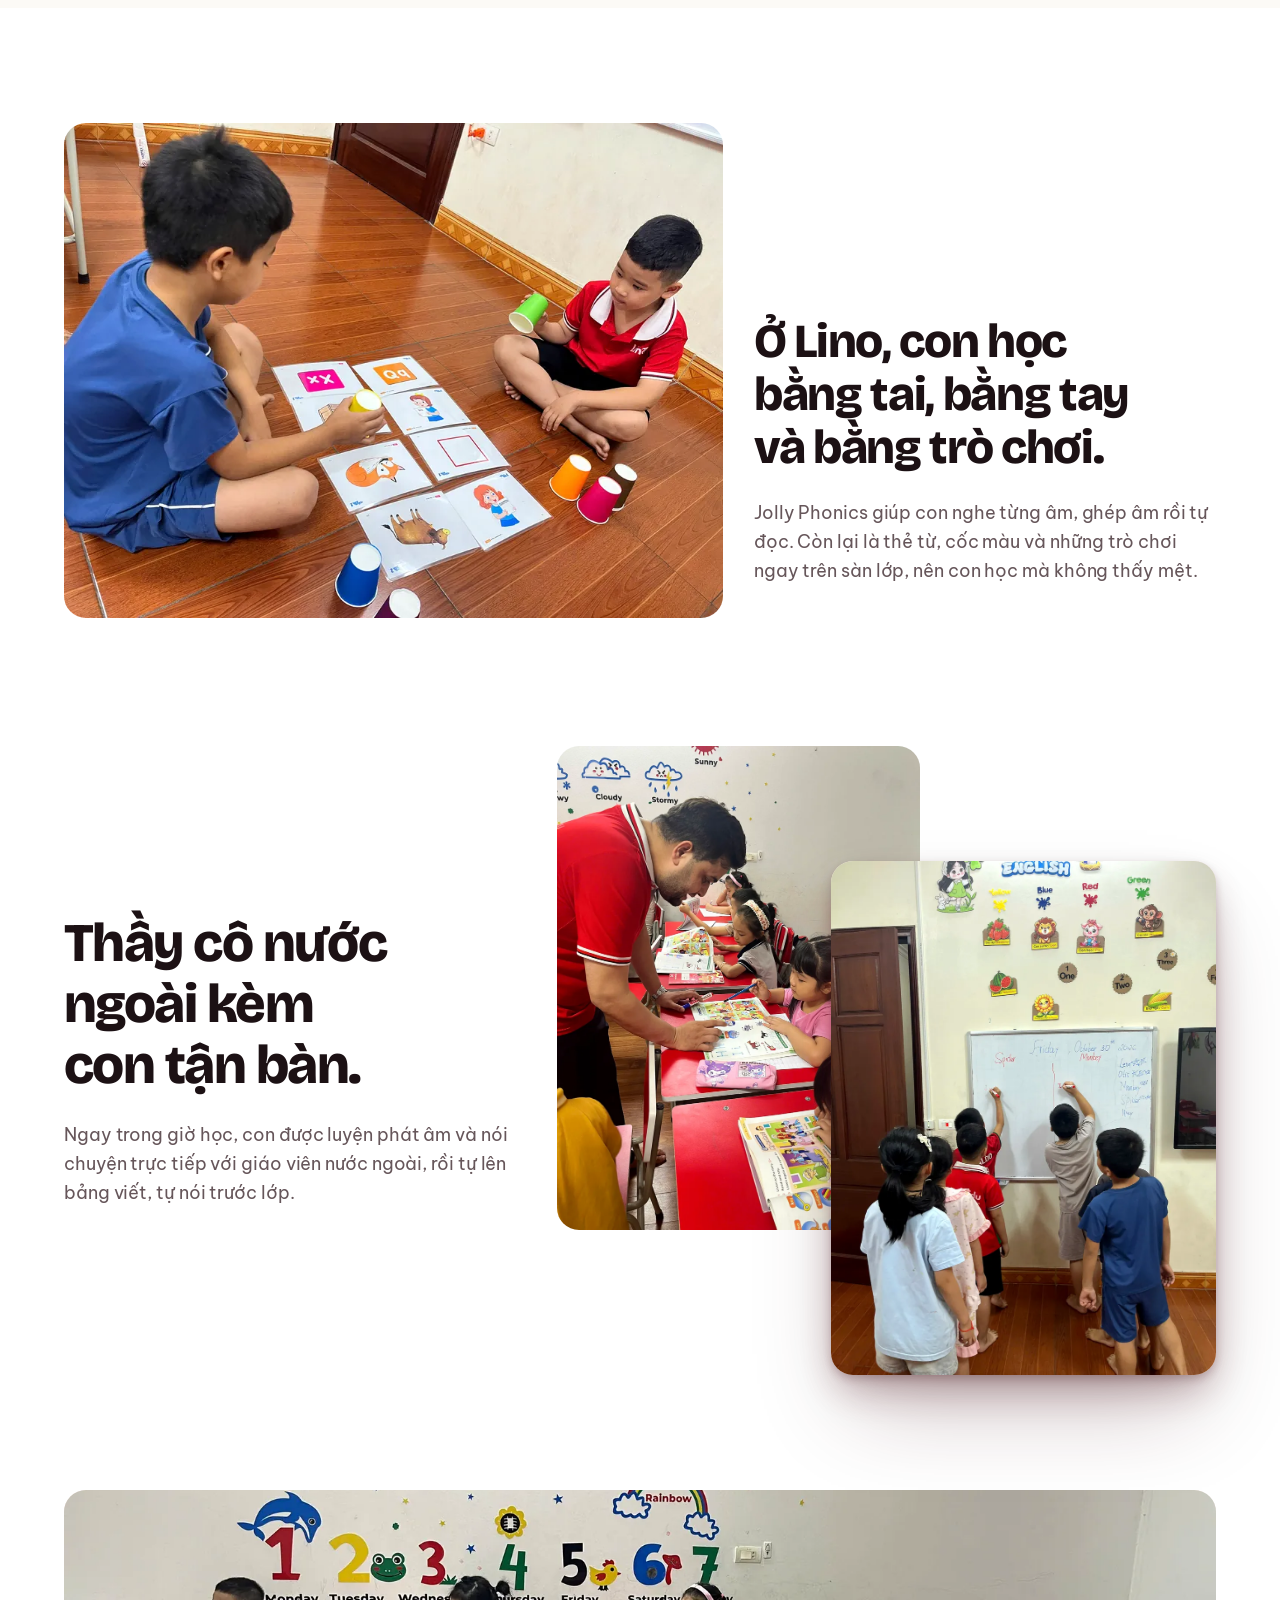
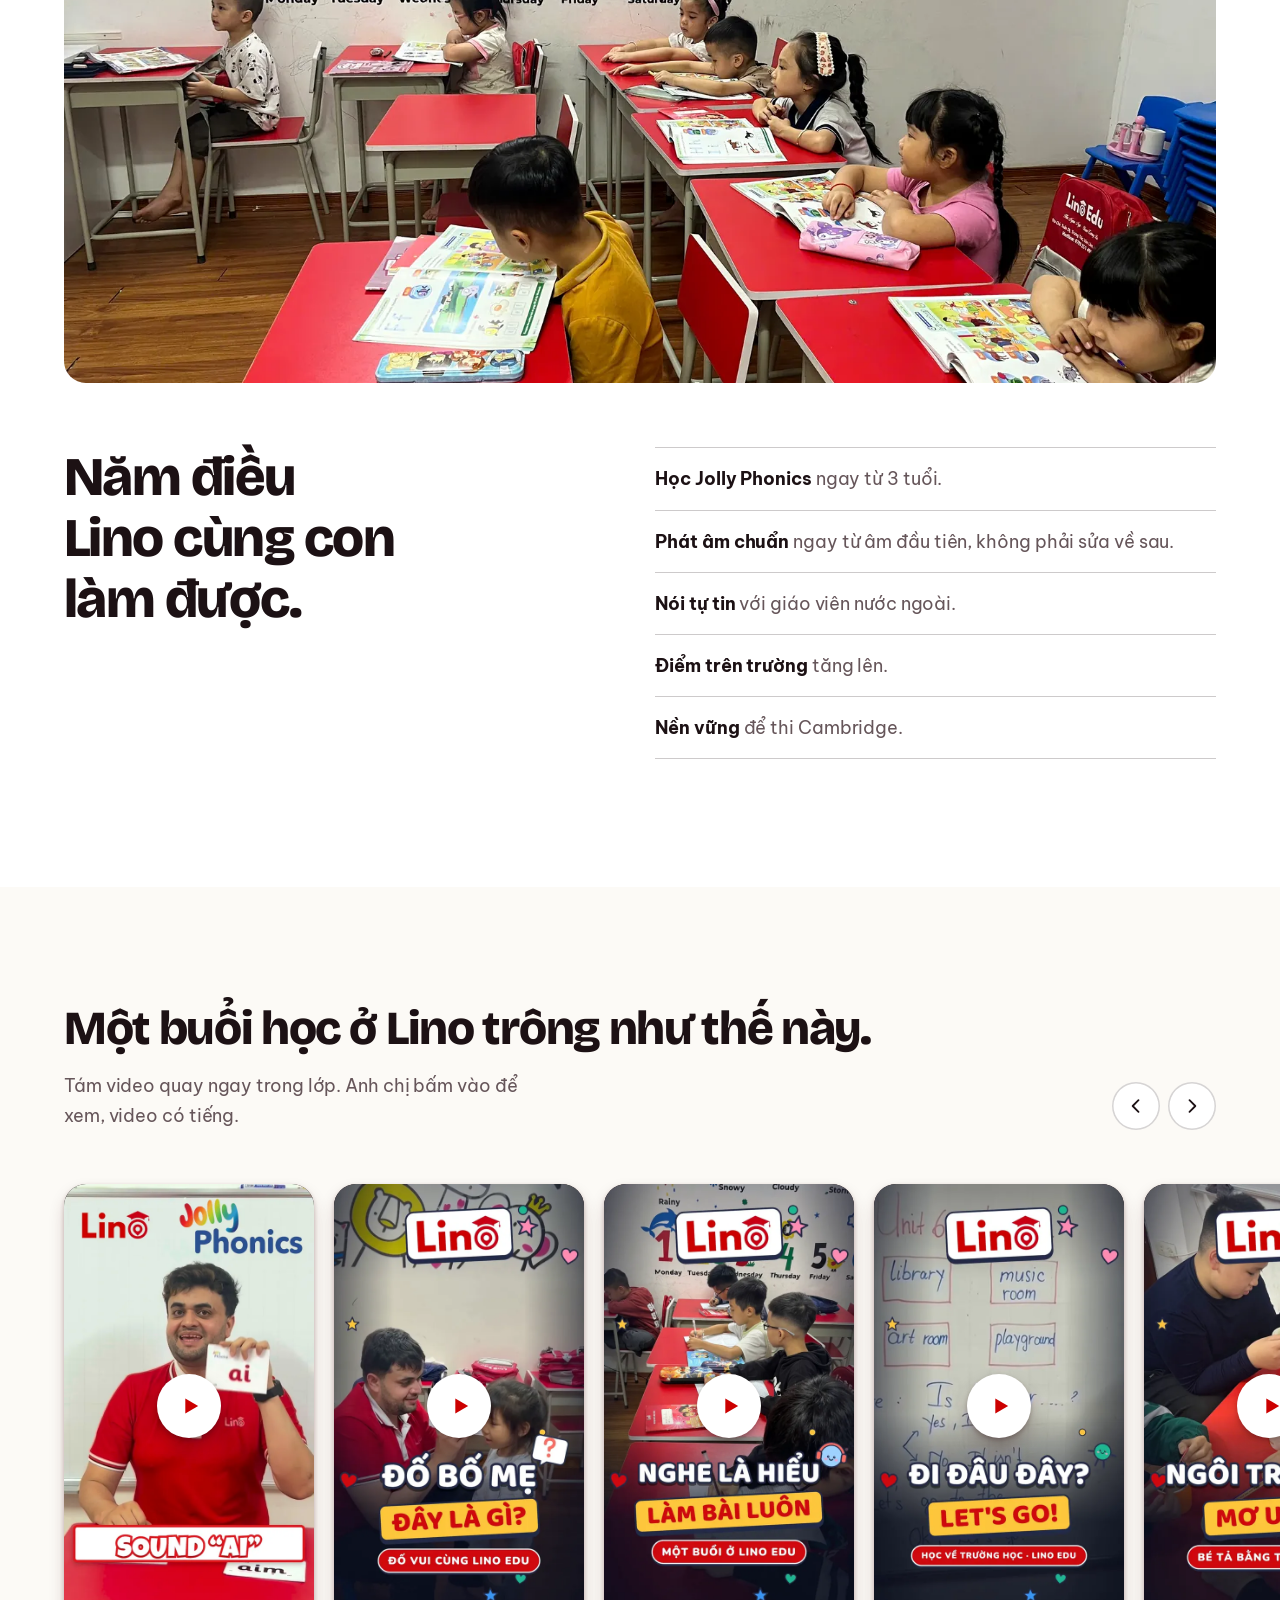
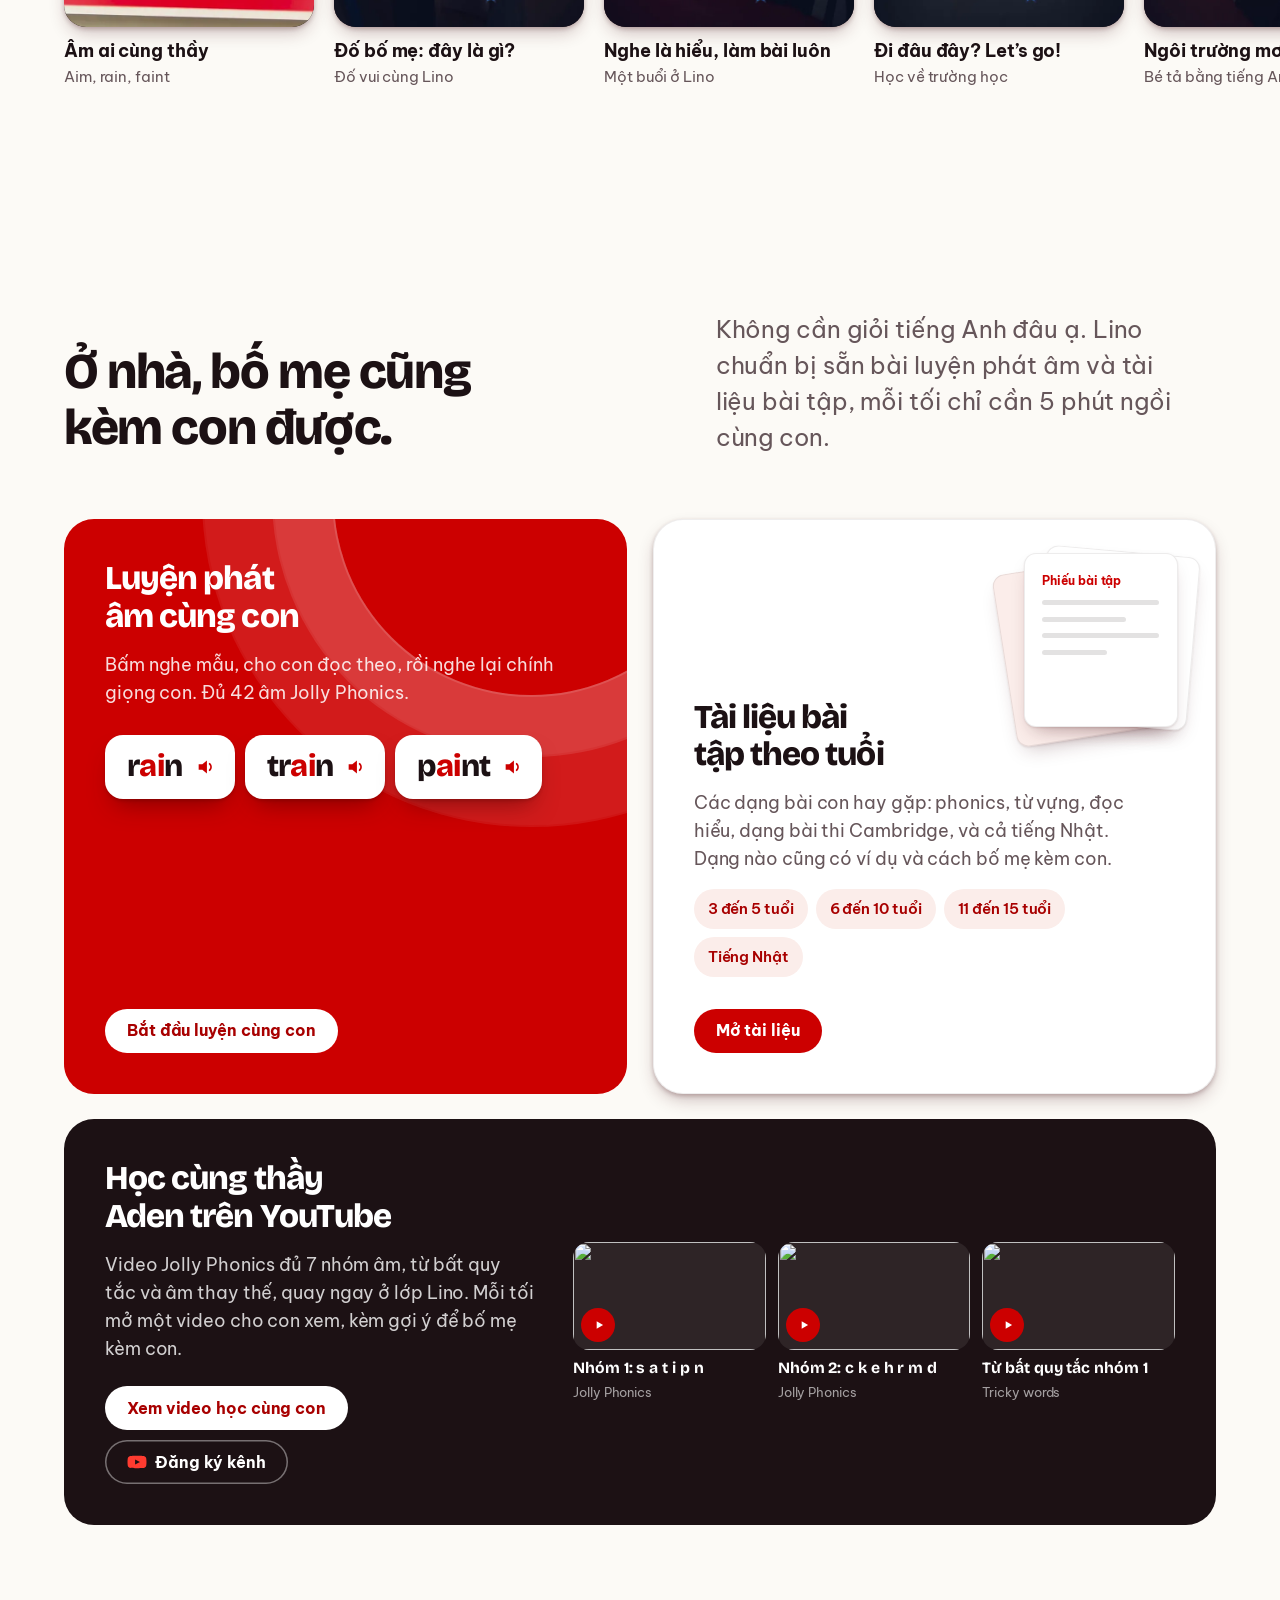
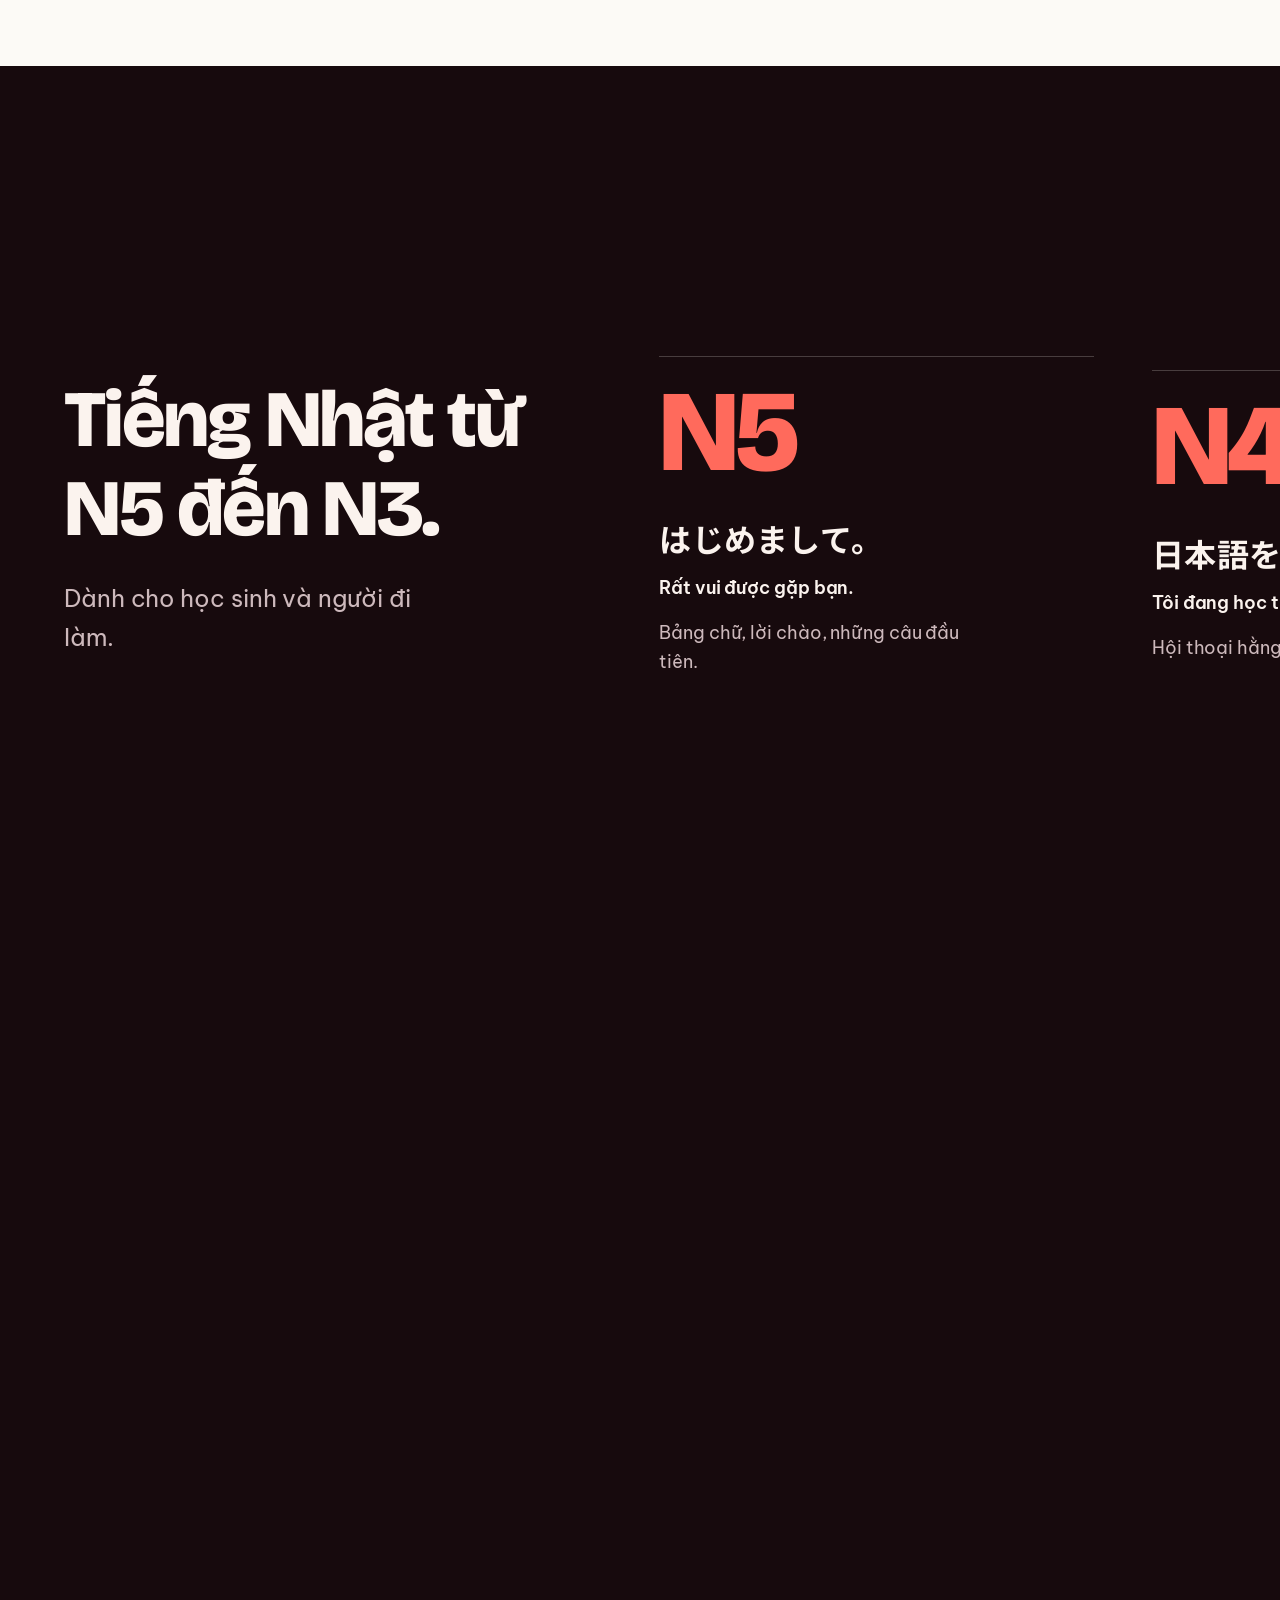
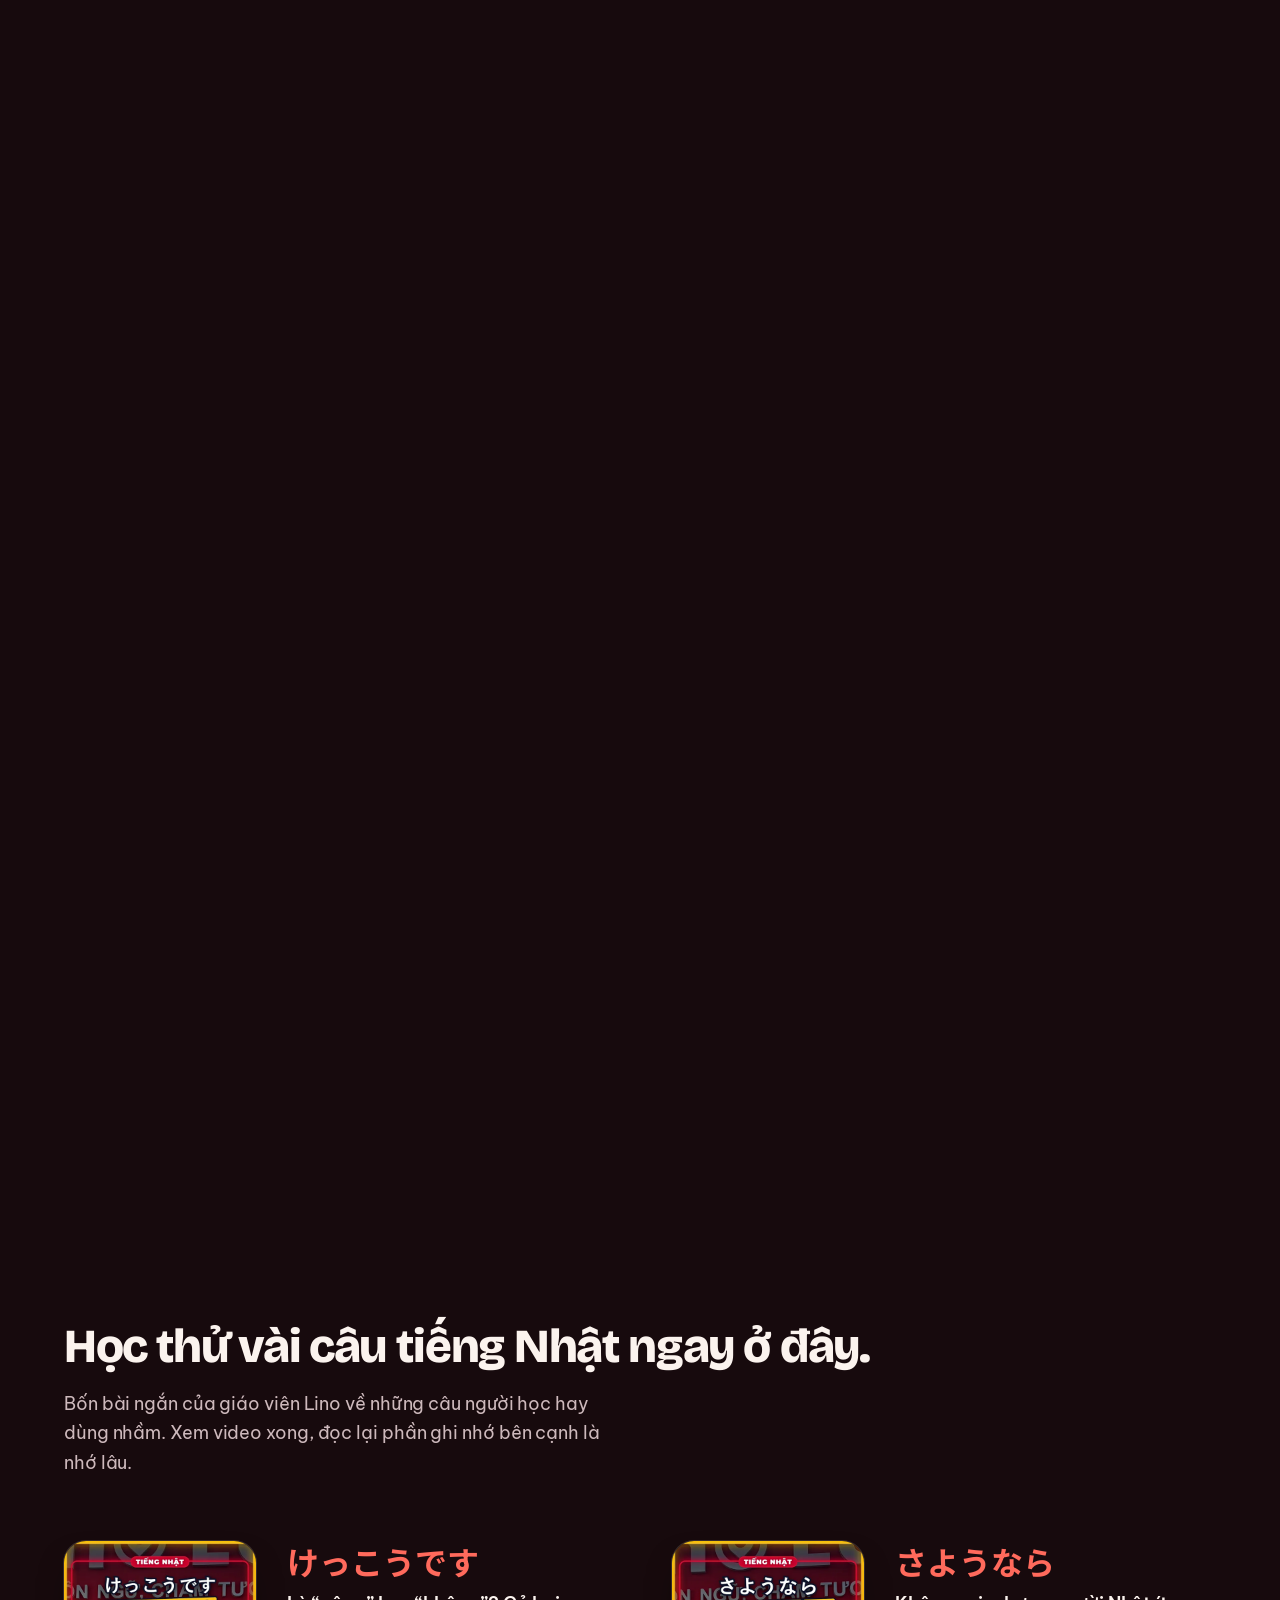
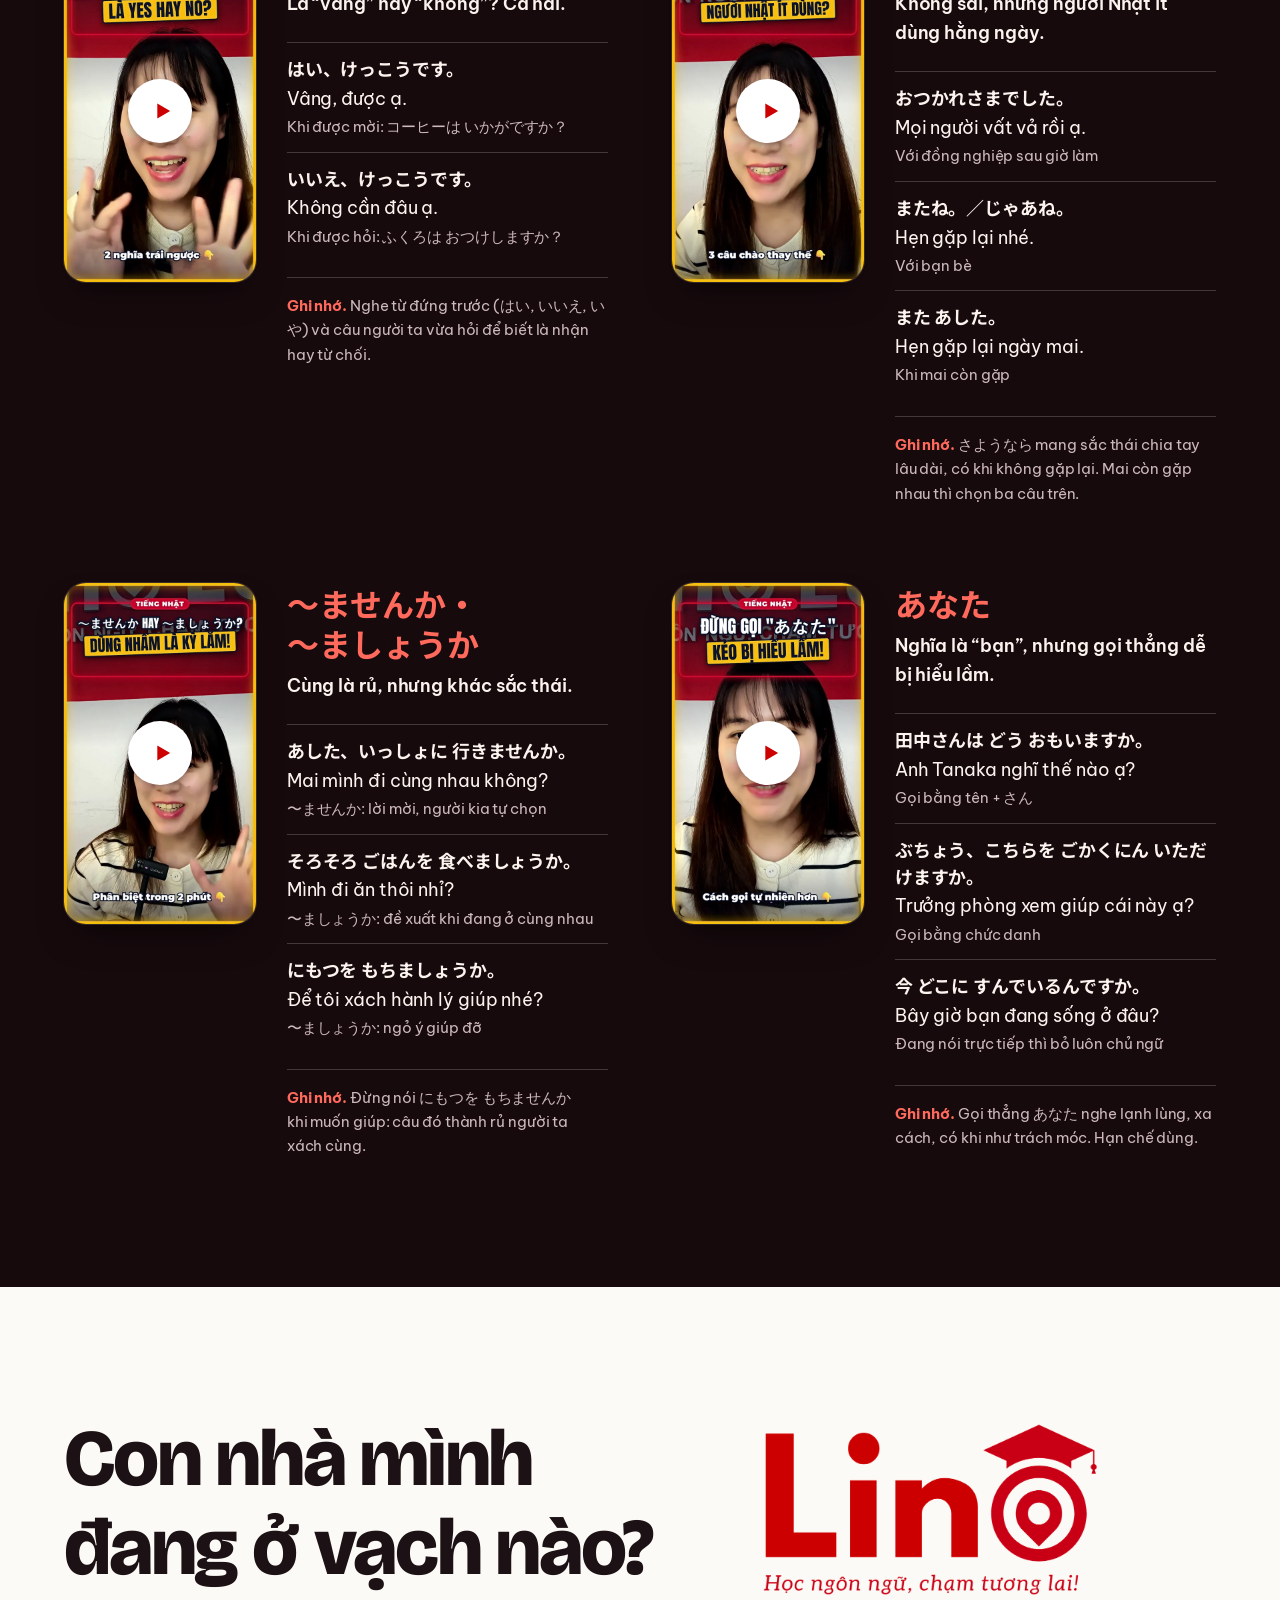
==== commit 0c35d46c: "Thanh menu: đủ 7 mục chính, tự trượt ngang; nút dịch trang sang Anh, Nhật, Hàn, Trung - Mục đang xem" ====
--- a/index.html
+++ b/index.html
@@ -24,8 +24,8 @@
 <link href="https://fonts.googleapis.com/css2?family=Be+Vietnam+Pro:wght@400;500;600;700&family=Bricolage+Grotesque:opsz,wght@12..96,500..800&family=Noto+Sans+JP:wght@500;700&family=Noto+Serif:ital,wght@1,600&display=swap" rel="stylesheet">
 <link rel="preload" as="image" href="assets/group.webp" media="(min-width: 861px)">
 <link rel="preload" as="image" href="assets/group-m.webp" media="(max-width: 860px)">
-<link rel="stylesheet" href="scrollcraft.css?v=202611172050">
-<link rel="stylesheet" href="site.css?v=202611172050">
+<link rel="stylesheet" href="scrollcraft.css?v=202611182152">
+<link rel="stylesheet" href="site.css?v=202611182152">
 <script>document.documentElement.classList.add('js');</script>
 <style>
 
@@ -509,12 +509,18 @@
 
 <nav class="dock" aria-label="Điều hướng">
   <div class="dock__links">
-    <a href="/" aria-current="page" data-home>Trang chủ</a>
-    <a href="/bai-tap">Bài tập</a>
-    <a href="/tai-lieu">Tài liệu</a>
-    <a href="/phat-am">Luyện phát âm</a>
-    <a href="/video-hoc">Video học</a>
-    <a href="#phu-huynh" data-needs-feedback hidden>Phụ huynh nói gì</a>
+    <button class="dock__mui dock__mui--lui" type="button" tabindex="-1" aria-hidden="true" hidden>‹</button>
+    <div class="dock__truot" data-lenis-prevent>
+      <a href="/" aria-current="page" data-home>Trang chủ</a>
+      <a href="/bai-tap">Bài tập</a>
+      <a href="/tai-lieu">Tài liệu</a>
+      <a href="/phat-am">Phát âm</a>
+      <a href="/video-hoc">Video học</a>
+      <a href="/lo-trinh">Lộ trình</a>
+      <a href="/chung-nhan">Chứng nhận</a>
+      <a href="#phu-huynh" data-needs-feedback hidden>Phụ huynh nói gì</a>
+    </div>
+    <button class="dock__mui dock__mui--toi" type="button" tabindex="-1" aria-hidden="true" hidden>›</button>
   </div>
   <button class="dock__menu" type="button" aria-expanded="false" aria-controls="menu">
     <svg viewBox="0 0 24 24" fill="none" stroke="currentColor" stroke-width="2.2" stroke-linecap="round" aria-hidden="true"><path d="M4 7h16M4 12h16M4 17h10"/></svg>Menu
@@ -535,6 +541,7 @@
     <a href="/tai-lieu">Tài liệu bài tập <small>Theo độ tuổi</small></a>
     <a href="/phat-am">Luyện phát âm cùng con <small>5 phút mỗi tối</small></a>
     <a href="/video-hoc">Video học cùng con <small>Kênh YouTube Lino</small></a>
+    <a href="/lo-trinh">Lộ trình chứng chỉ <small>Cambridge, IELTS, TOEIC, JLPT</small></a>
     <a href="/chung-nhan">Chứng nhận <small>Giấy phép, chứng chỉ</small></a>
     <a href="#tieng-nhat">Tiếng Nhật <small>N5 đến N3</small></a>
     <a href="#phu-huynh" data-needs-feedback hidden>Phụ huynh nói gì <small>Tin nhắn Zalo</small></a>
@@ -1011,18 +1018,20 @@
         </dl>
       </aside>
     </div>
-    <footer class="sc-wrap"><p class="foot">© 2026 Trung tâm ngoại ngữ Lino. <a href="/bai-tap">Bài tập về nhà</a> · <a href="/tai-lieu">Tài liệu</a> · <a href="/phat-am">Luyện phát âm</a> · <a href="/video-hoc">Video học</a> · <a href="/chung-nhan">Chứng nhận</a>. Jolly Phonics là nhãn hiệu của Jolly Learning Ltd.</p></footer>
+    <footer class="sc-wrap"><p class="foot">© 2026 Trung tâm ngoại ngữ Lino. <a href="/bai-tap">Bài tập về nhà</a> · <a href="/tai-lieu">Tài liệu</a> · <a href="/phat-am">Luyện phát âm</a> · <a href="/video-hoc">Video học</a> · <a href="/lo-trinh">Lộ trình chứng chỉ</a> · <a href="/chung-nhan">Chứng nhận</a>. Jolly Phonics là nhãn hiệu của Jolly Learning Ltd.</p></footer>
   </section>
 
 </main>
 
-<script src="chinh-sua/ap-dung.js?v=202611172050"></script>
-<script src="tep-chung.js?v=202611172050"></script>
-<script src="feedback/feedback.js?v=202611172050"></script>
-<script src="data/cau-hinh.js?v=202611172050"></script>
+<script src="chinh-sua/ap-dung.js?v=202611182152"></script>
+<script src="trang-tri.js?v=202611182152"></script>
+<script src="tep-chung.js?v=202611182152"></script>
+<script src="feedback/feedback.js?v=202611182152"></script>
+<script src="data/cau-hinh.js?v=202611182152"></script>
 <script src="vendor/lenis.min.js"></script>
-<script src="scrollcraft.js?v=202611172050"></script>
-<script src="site.js?v=202611172050"></script>
+<script src="scrollcraft.js?v=202611182152"></script>
+<script src="site.js?v=202611182152"></script>
+<script src="thanh-cong-cu.js?v=202611182152"></script>
 <script>
 ScrollCraft.mount(document.body);
 
--- a/site.css
+++ b/site.css
@@ -63,7 +63,44 @@
   transition: opacity 260ms var(--ease), transform 260ms var(--ease);
 }
 .dock.is-away { opacity: 0; transform: translateY(-10px); pointer-events: none; }
-.dock__links { display: flex; gap: 2px; padding-right: 6px; margin-right: 2px; border-right: 1px solid color-mix(in srgb, var(--sc-ink) 10%, transparent); }
+.dock__links { position: relative; display: flex; align-items: center; gap: 2px; min-width: 0; max-width: var(--dock-rong, 620px);
+  padding-right: 6px; margin-right: 2px; border-right: 1px solid color-mix(in srgb, var(--sc-ink) 10%, transparent); }
+.dock__truot { display: flex; gap: 2px; min-width: 0; overflow-x: auto; overscroll-behavior-x: contain; scrollbar-width: none; scroll-snap-type: x proximity; border-radius: 999px; }
+.dock__truot::-webkit-scrollbar { display: none; }
+.dock__truot a { scroll-snap-align: start; }
+.dock__links.is-trai .dock__truot { -webkit-mask-image: linear-gradient(90deg, transparent, #000 26px); mask-image: linear-gradient(90deg, transparent, #000 26px); }
+.dock__links.is-phai .dock__truot { -webkit-mask-image: linear-gradient(90deg, #000 calc(100% - 26px), transparent); mask-image: linear-gradient(90deg, #000 calc(100% - 26px), transparent); }
+.dock__links.is-trai.is-phai .dock__truot { -webkit-mask-image: linear-gradient(90deg, transparent, #000 26px, #000 calc(100% - 26px), transparent); mask-image: linear-gradient(90deg, transparent, #000 26px, #000 calc(100% - 26px), transparent); }
+.dock__mui { flex: none; width: 30px; height: 30px; border: 0; border-radius: 50%; background: var(--blush); color: var(--red-deep); cursor: pointer;
+  font: 700 1.25rem/1 var(--sc-font-text); display: grid; place-items: center; padding: 0 0 3px; transition: background-color 160ms var(--ease), transform 160ms var(--ease); }
+.dock__mui:active { transform: scale(0.92); }
+@media (hover: hover) and (pointer: fine) { .dock__mui:hover { background: color-mix(in srgb, var(--red) 16%, #fff); } }
+
+/* language switcher (thanh-cong-cu.js) */
+.dich { position: relative; }
+.dock__dich { display: inline-flex; align-items: center; gap: 6px; min-height: 44px; padding: 0 12px; border: 0; border-radius: 999px; background: none; cursor: pointer;
+  color: var(--sc-ink); font: 700 0.9rem/1 var(--sc-font-text); }
+.dock__dich svg { width: 18px; height: 18px; color: var(--red); flex: none; }
+.dock__dich[aria-expanded="true"], .dock__dich.is-dich { background: var(--blush); color: var(--red-deep); }
+@media (hover: hover) and (pointer: fine) { .dock__dich:hover { background: color-mix(in srgb, var(--red) 8%, transparent); } }
+.dich__ds { position: absolute; right: 0; top: calc(100% + 10px); z-index: 2; min-width: 200px; display: grid; padding: 6px; border-radius: 16px; background: #fff;
+  box-shadow: 0 18px 40px -12px hsl(352 55% 18% / 0.35), inset 0 0 0 1px color-mix(in srgb, var(--sc-ink) 8%, transparent); }
+.dich__ds button { display: flex; align-items: center; justify-content: space-between; gap: 10px; min-height: 42px; padding: 0 12px; border: 0; border-radius: 10px; background: none;
+  cursor: pointer; font: 600 0.95rem/1 var(--sc-font-text); color: var(--sc-ink); text-align: left; }
+.dich__ds button small { color: var(--sc-ink-soft); font-weight: 600; }
+.dich__ds button[aria-checked="true"] { background: var(--blush); color: var(--red-deep); }
+.dich__ds p { margin: 6px 10px 4px; font-size: 0.74rem; color: var(--sc-ink-soft); line-height: 1.35; }
+@media (hover: hover) and (pointer: fine) { .dich__ds button:hover { background: var(--paper); } }
+.dich__goi { position: fixed; z-index: 70; right: 22px; top: 86px; width: min(320px, calc(100vw - 32px)); padding: 14px 16px; border-radius: 18px; background: #fff;
+  box-shadow: 0 20px 44px -14px hsl(352 55% 18% / 0.4), inset 0 0 0 1px color-mix(in srgb, var(--sc-ink) 8%, transparent); animation: xa-vao 240ms var(--ease); }
+.dich__goi p { font-weight: 600; line-height: 1.4; }
+.dich__goi div { display: flex; gap: 8px; margin-top: 10px; }
+.dich__goi .btn { min-height: 40px; padding: 0 16px; font-size: 0.9rem; }
+/* hide Google's own bar and highlights */
+.goog-te-banner-frame, iframe.skiptranslate, .goog-te-balloon-frame, #goog-gt-tt, .goog-te-spinner-pos, #gt-goc, .VIpgJd-ZVi9od-ORHb-OEVmcd { display: none !important; }
+body { top: 0 !important; }
+.goog-text-highlight { background: none !important; box-shadow: none !important; }
+font[style] { background: none !important; box-shadow: none !important; }
 .dock__links a, .dock__call, .dock__menu {
   display: inline-flex; align-items: center; gap: 8px;
   min-height: 44px; padding: 0 14px; border-radius: 999px; border: 0; background: none; cursor: pointer;
@@ -311,12 +348,60 @@
 }
 @media (prefers-reduced-motion: reduce) { .xa { animation: none; } }
 
-/* mid-size screens: keep the dock clear of the logo now that it has five links */
+/* the menu strip gets whatever room is left beside the logo, and slides */
+.dock { --dock-rong: calc(100vw - 880px); }
 @media (min-width: 861px) and (max-width: 1260px) {
+  .dock { --dock-rong: max(170px, calc(100vw - 740px)); }
   .dock__call { padding-inline: 12px; }
   .dock__call span { display: none; }
-}
-@media (min-width: 861px) and (max-width: 1140px) {
-  .dock__links { display: none; }
-  .dock__menu { display: inline-flex; padding: 0 14px; }
-}
+  .dock__links a { padding: 0 11px; }
+}
+@media (min-width: 1500px) { .dock { --dock-rong: 760px; } }
+@media (max-width: 860px) {
+  .dock__dich { padding: 0 10px; }
+  .dock__dich span { display: none; }
+  .dich__ds { position: fixed; top: auto; left: 16px; right: 16px; bottom: calc(var(--dock-h) + 16px + env(safe-area-inset-bottom, 0px)); min-width: 0; }
+  .dich__goi { top: auto; bottom: calc(var(--dock-h) + 20px); right: 16px; }
+}
+
+/* ------------------------------------------------- paid homework (mua.js) -- */
+.mua { position: fixed; inset: 0; z-index: 92; display: grid; place-items: center; padding: 16px; background: rgb(20 10 12 / 0.55); animation: xa-vao 200ms var(--ease); overflow-y: auto; }
+.mua__hop { position: relative; width: min(100%, 440px); margin: auto; padding: 26px 22px 22px; border-radius: 24px; background: #fff; color: var(--sc-ink); box-shadow: 0 30px 80px rgb(0 0 0 / 0.35); }
+.mua__dong { position: absolute; top: 12px; right: 12px; width: 40px; height: 40px; border: 0; border-radius: 50%; background: var(--paper); cursor: pointer; font-size: 16px; color: var(--sc-ink-soft); }
+.mua__nhan { margin: 0 44px 6px 0; font-size: 0.82rem; font-weight: 700; color: var(--red); text-transform: uppercase; letter-spacing: 0.04em; }
+.mua h2 { font-size: 1.4rem; line-height: 1.25; margin-right: 36px; }
+.mua__gia { margin-top: 6px; font: 700 1.15rem/1.3 var(--sc-font-display); color: var(--red-deep); }
+.mua__form { display: grid; gap: 12px; margin-top: 18px; }
+.mua__form label { display: grid; gap: 6px; font-weight: 600; font-size: 0.92rem; }
+.mua__form label small { font-weight: 500; color: var(--sc-ink-soft); }
+.mua__form input { min-height: 48px; padding: 0 14px; border: 0; border-radius: 12px; background: var(--paper); font: 500 16px/1.2 var(--sc-font-text); color: var(--sc-ink);
+  box-shadow: inset 0 0 0 1.5px color-mix(in srgb, var(--sc-ink) 14%, transparent); }
+.mua__form input:focus-visible { outline: none; box-shadow: inset 0 0 0 2px var(--red); }
+.mua__form .btn { min-height: 50px; margin-top: 4px; }
+.mua__loi { min-height: 1.2em; margin: 0; color: #B00010; font-weight: 600; font-size: 0.9rem; }
+.mua__ghi { margin-top: 12px; color: var(--sc-ink-soft); font-size: 0.86rem; line-height: 1.5; }
+.mua__ghi--to { font-size: 0.98rem; color: var(--sc-ink); }
+.mua__qr { display: grid; justify-items: center; gap: 8px; margin: 16px 0 6px; padding: 14px; border-radius: 18px; background: var(--paper); text-align: center; }
+.mua__qr #mua-qr { min-height: 240px; display: grid; place-items: center; color: var(--sc-ink-soft); font-size: 0.9rem; }
+.mua__qr img { width: 240px; height: 240px; image-rendering: pixelated; background: #fff; border-radius: 10px; }
+.mua__qr p { margin: 0; font-size: 0.88rem; color: var(--sc-ink-soft); line-height: 1.45; }
+.mua__luu { font-weight: 700; font-size: 0.88rem; color: var(--red); }
+.mua__tk { margin: 10px 0 0; display: grid; gap: 2px; }
+.mua__tk > div { display: grid; grid-template-columns: 112px minmax(0, 1fr); gap: 8px; align-items: center; padding: 8px 0; border-bottom: 1px solid color-mix(in srgb, var(--sc-ink) 8%, transparent); }
+.mua__tk dt { color: var(--sc-ink-soft); font-size: 0.86rem; }
+.mua__tk dd { margin: 0; display: flex; align-items: center; justify-content: space-between; gap: 8px; min-width: 0; overflow-wrap: anywhere; }
+.mua__tk dd button { flex: none; min-height: 34px; padding: 0 12px; border: 0; border-radius: 999px; background: var(--blush); color: var(--red-deep); font: 700 0.8rem/1 var(--sc-font-text); cursor: pointer; }
+.mua__nd dd b { color: var(--red-deep); font-size: 1.05rem; letter-spacing: 0.02em; }
+.mua__da { width: 100%; min-height: 52px; margin-top: 16px; }
+.mua__xem { width: 100%; min-height: 50px; margin-top: 14px; }
+.mua .btn--line { width: 100%; margin-top: 14px; white-space: normal; text-align: center; min-height: 48px; }
+.mua__xoay { width: 46px; height: 46px; margin: 18px auto 4px; border-radius: 50%; border: 4px solid var(--blush); border-top-color: var(--red); animation: mua-xoay 900ms linear infinite; }
+@keyframes mua-xoay { to { transform: rotate(360deg); } }
+@media (prefers-reduced-motion: reduce) { .mua__xoay { animation-duration: 3s; } }
+
+/* video player in a dialog */
+.xa--video .xa__khung { width: min(100%, 1100px); }
+.xa__video { position: relative; width: 100%; aspect-ratio: 16 / 9; border-radius: 12px; overflow: hidden; background: #000; }
+.xa__video iframe { position: absolute; inset: 0; width: 100%; height: 100%; border: 0; }
+.mua__tk dd b { white-space: nowrap; }
+@media (max-width: 420px) { .mua__tk > div { grid-template-columns: 92px minmax(0, 1fr); } .mua__tk dd b { font-size: 0.98rem; } }
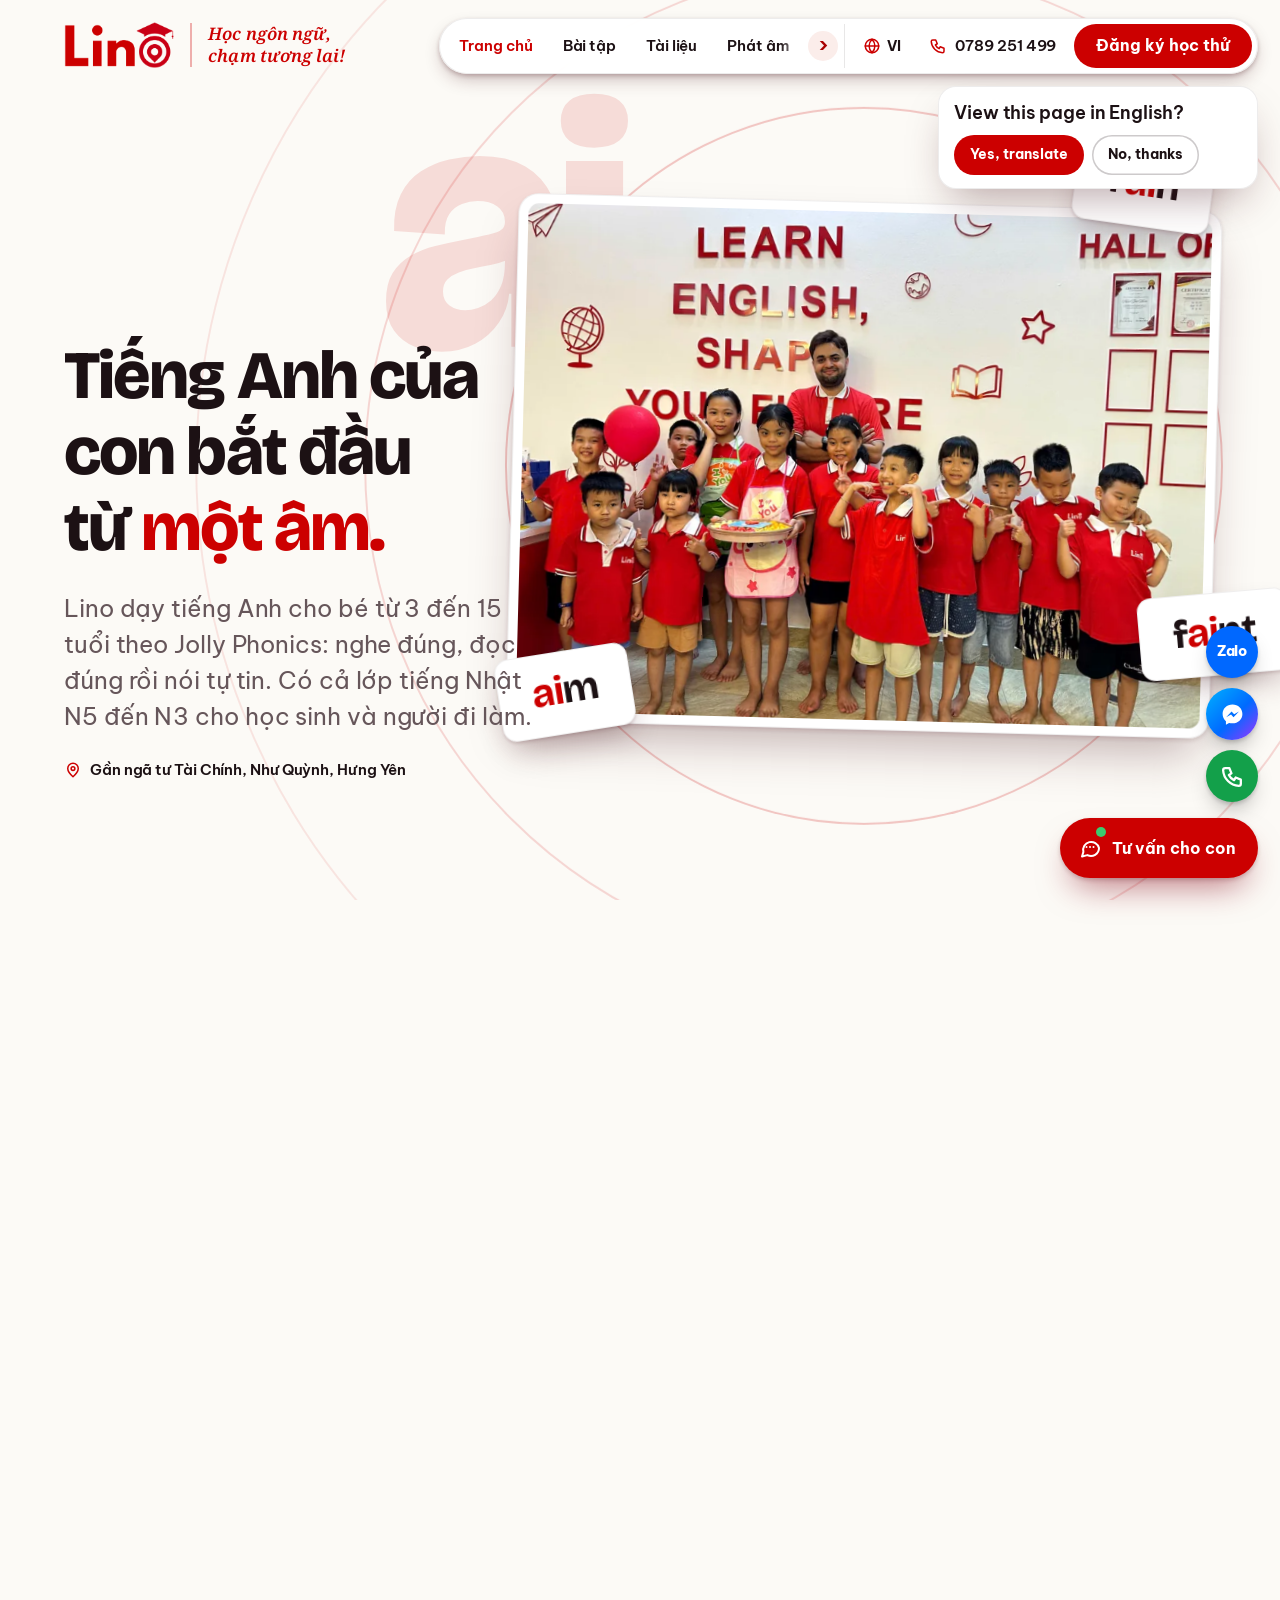
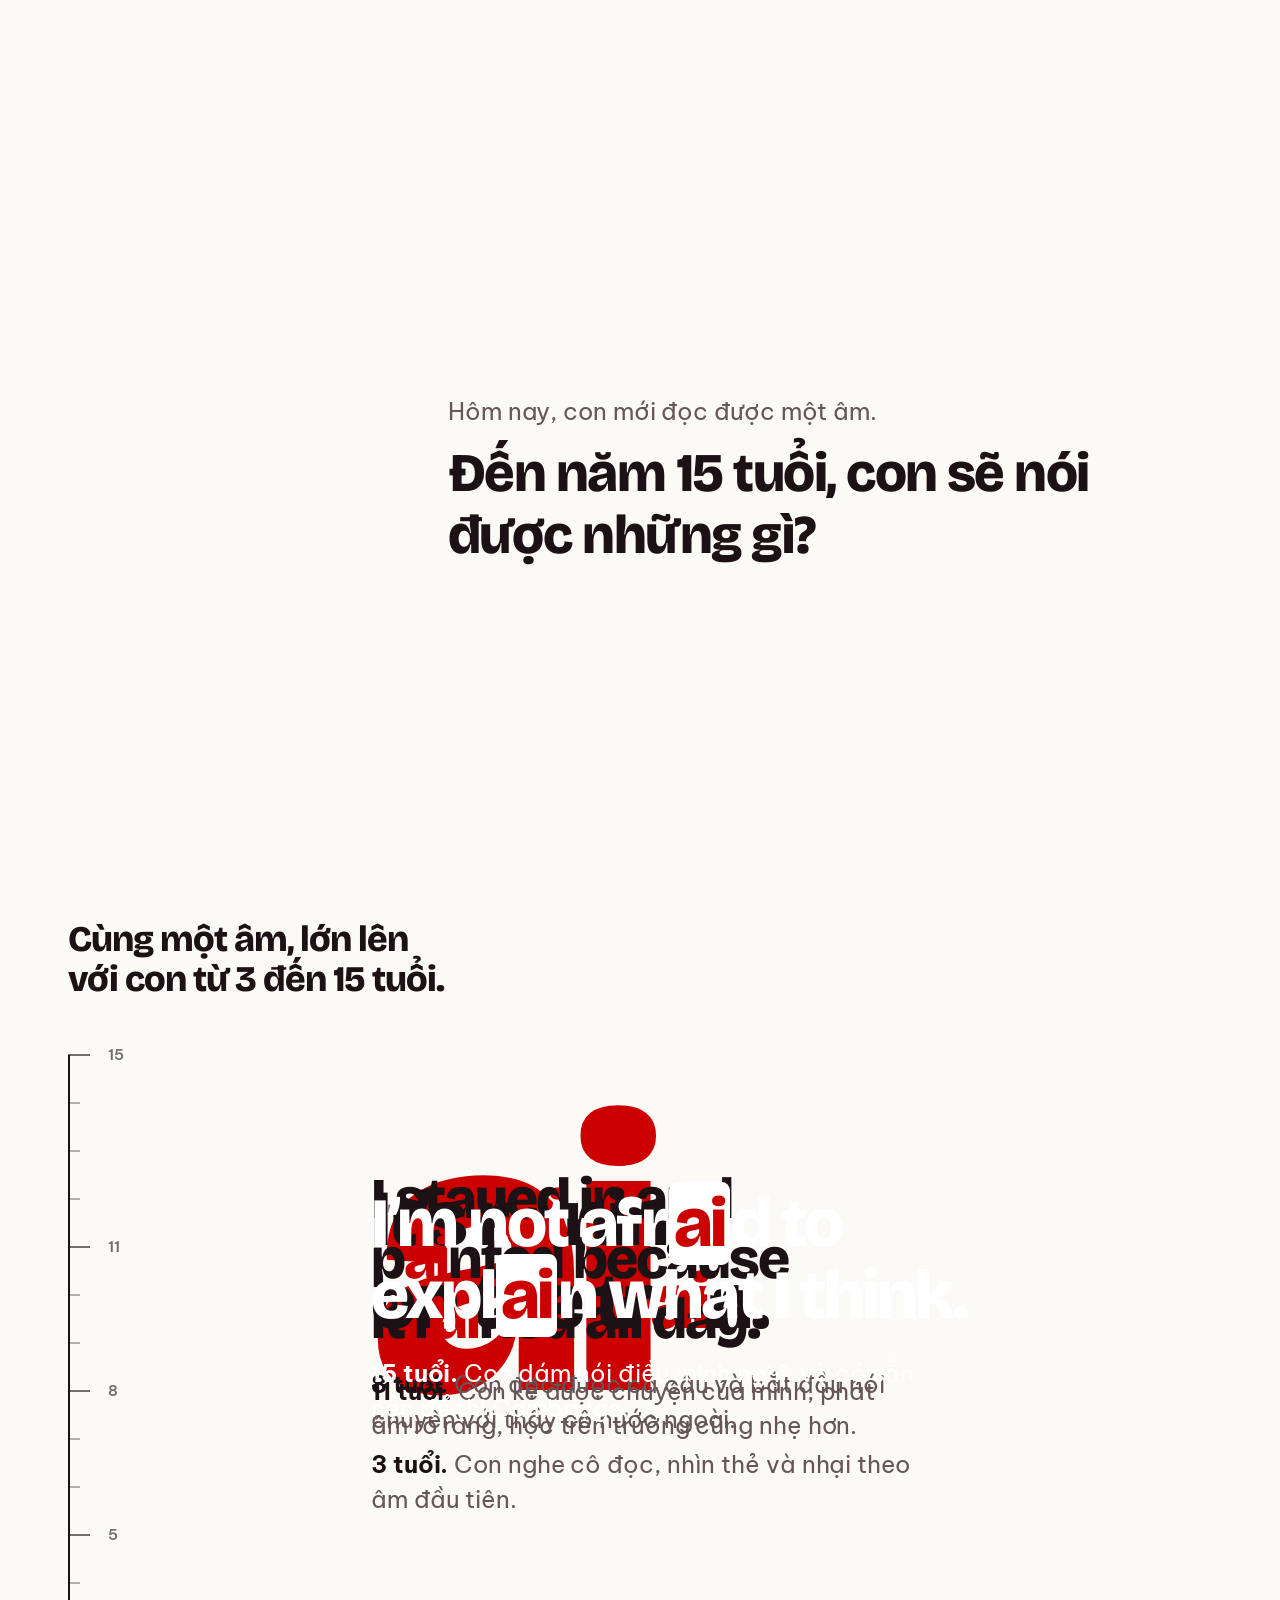
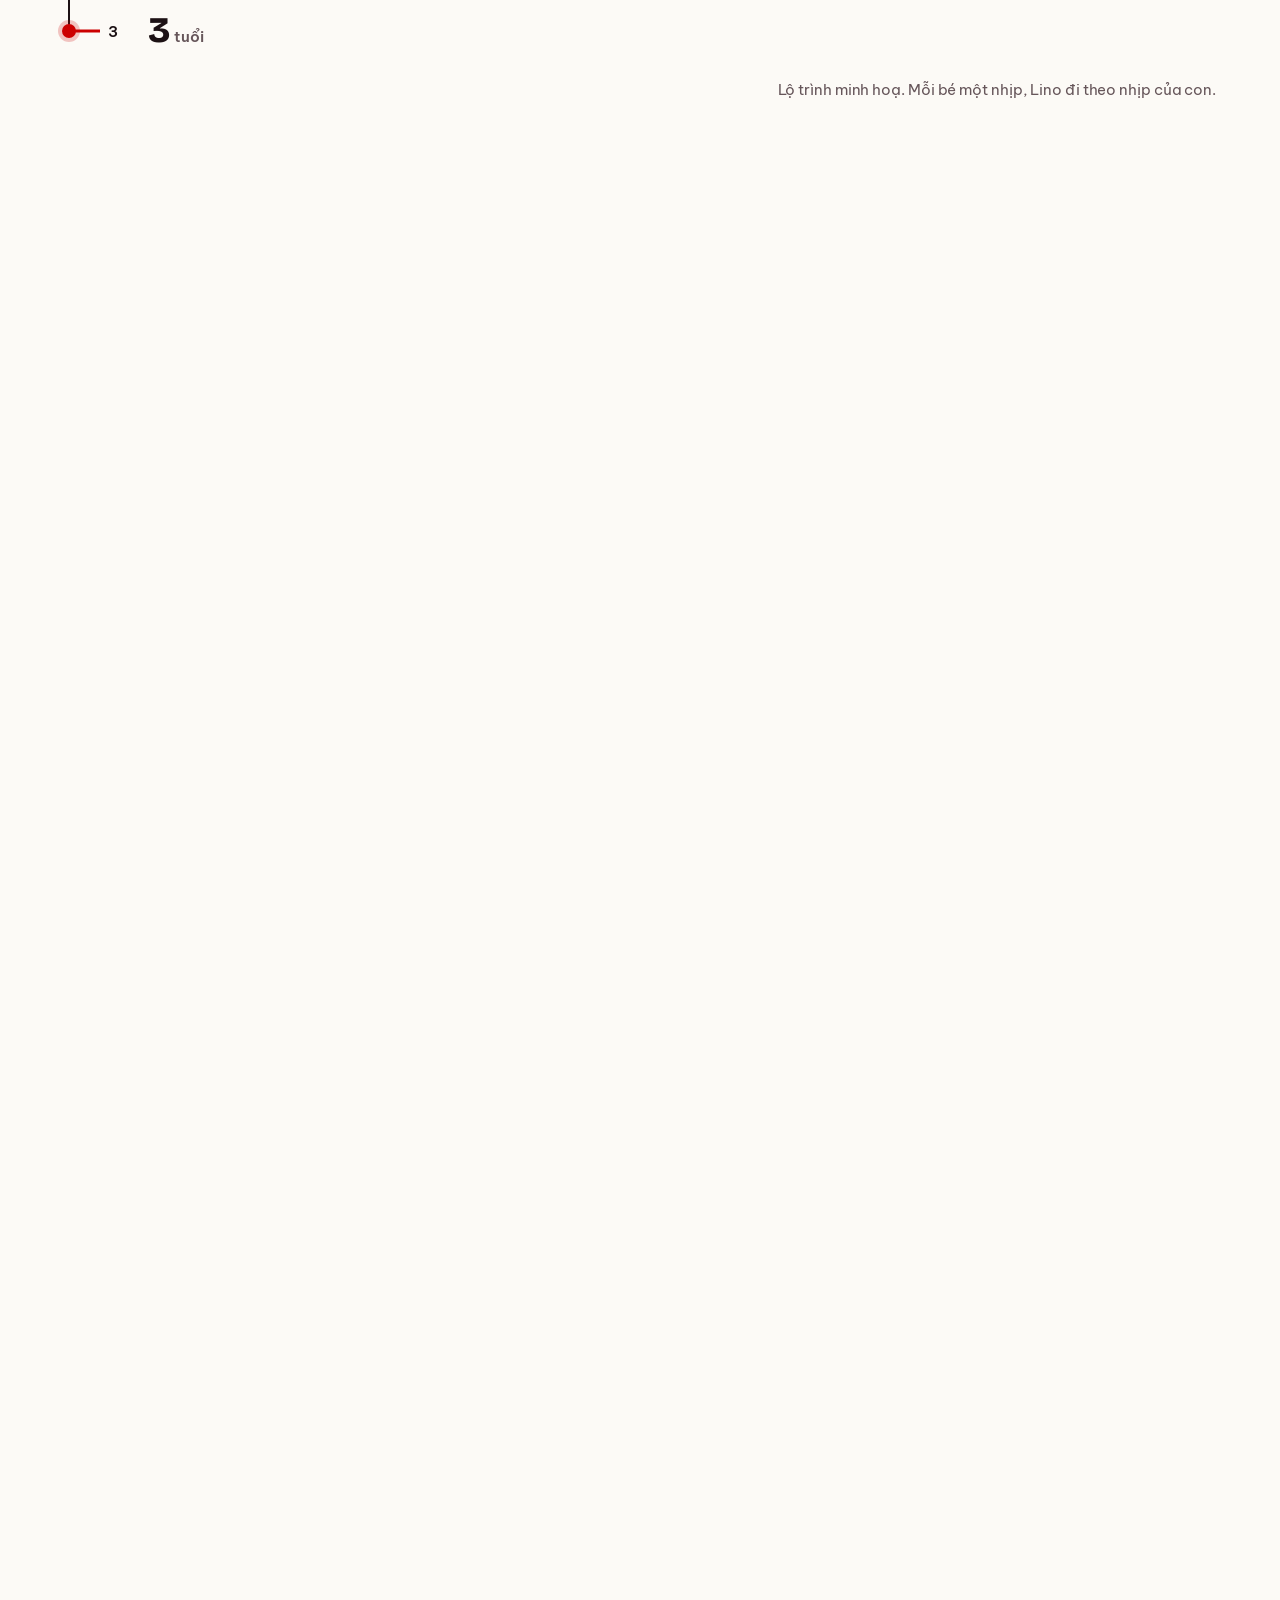
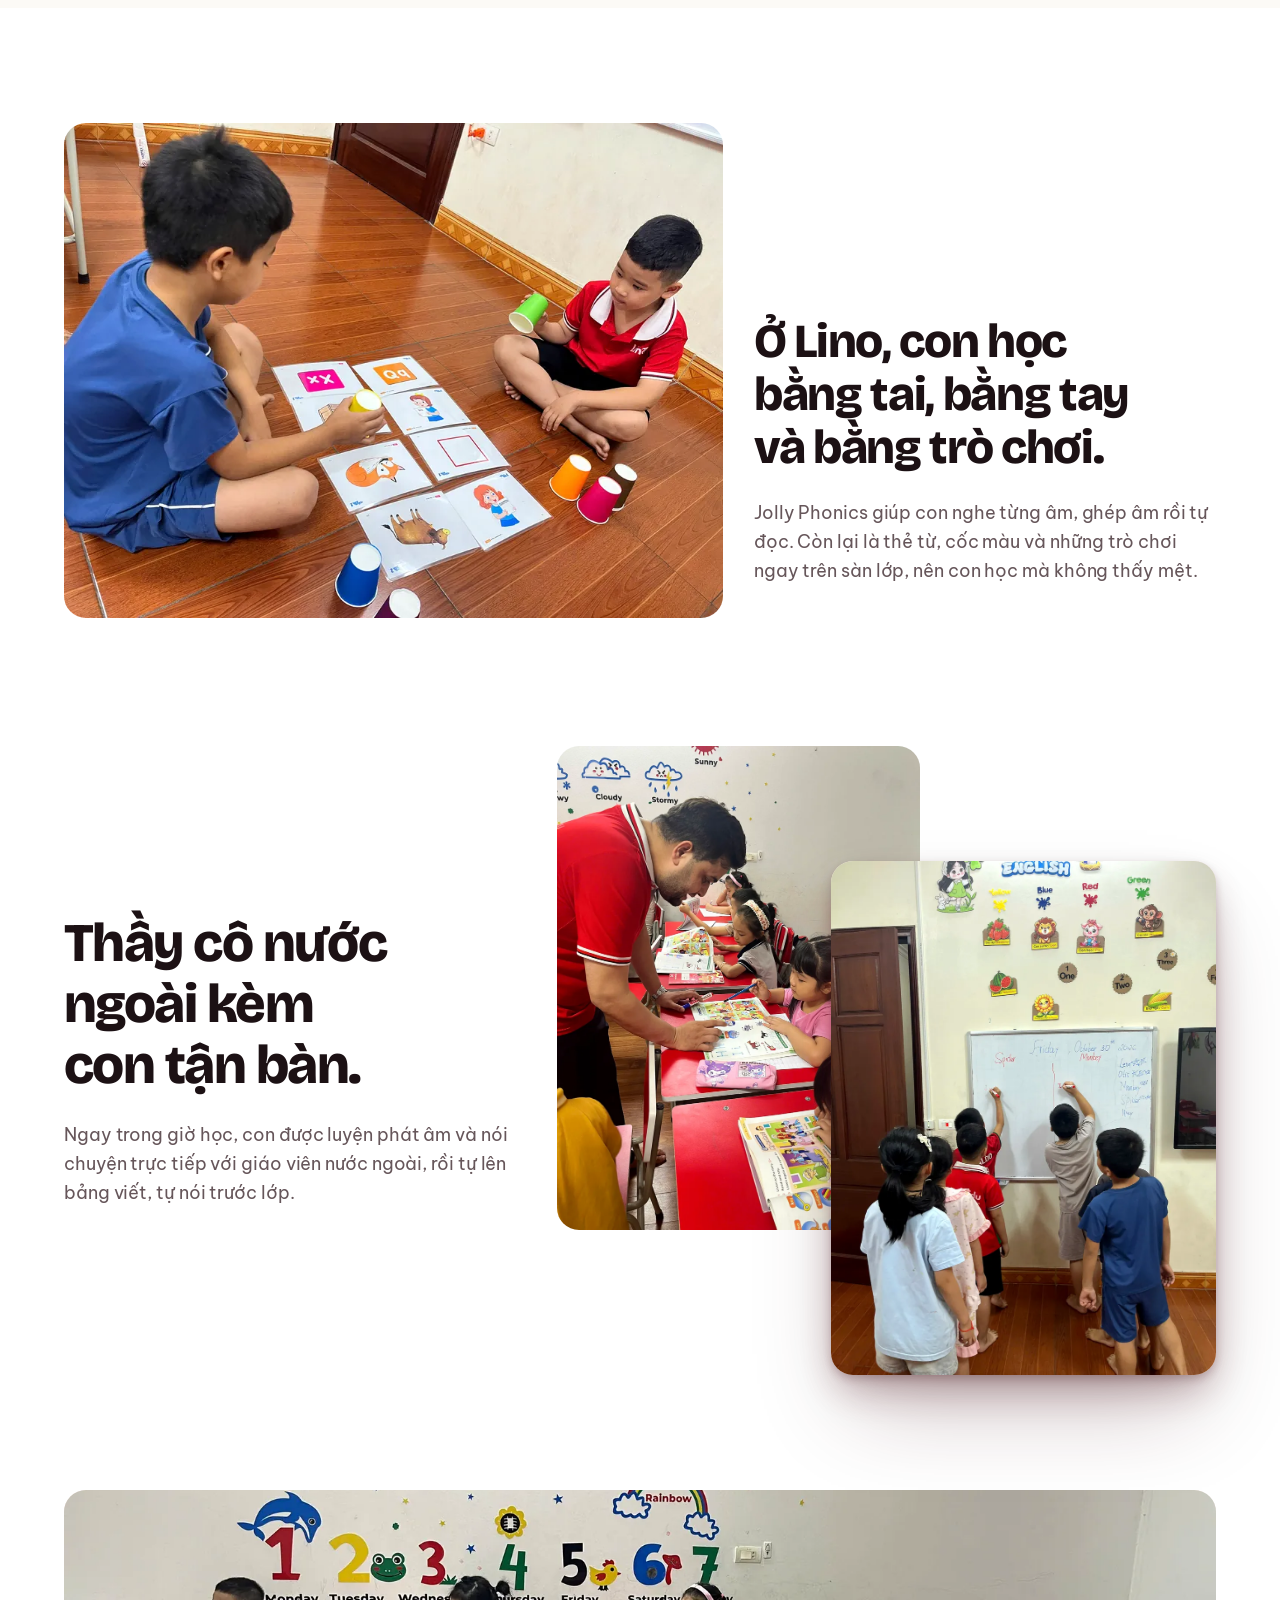
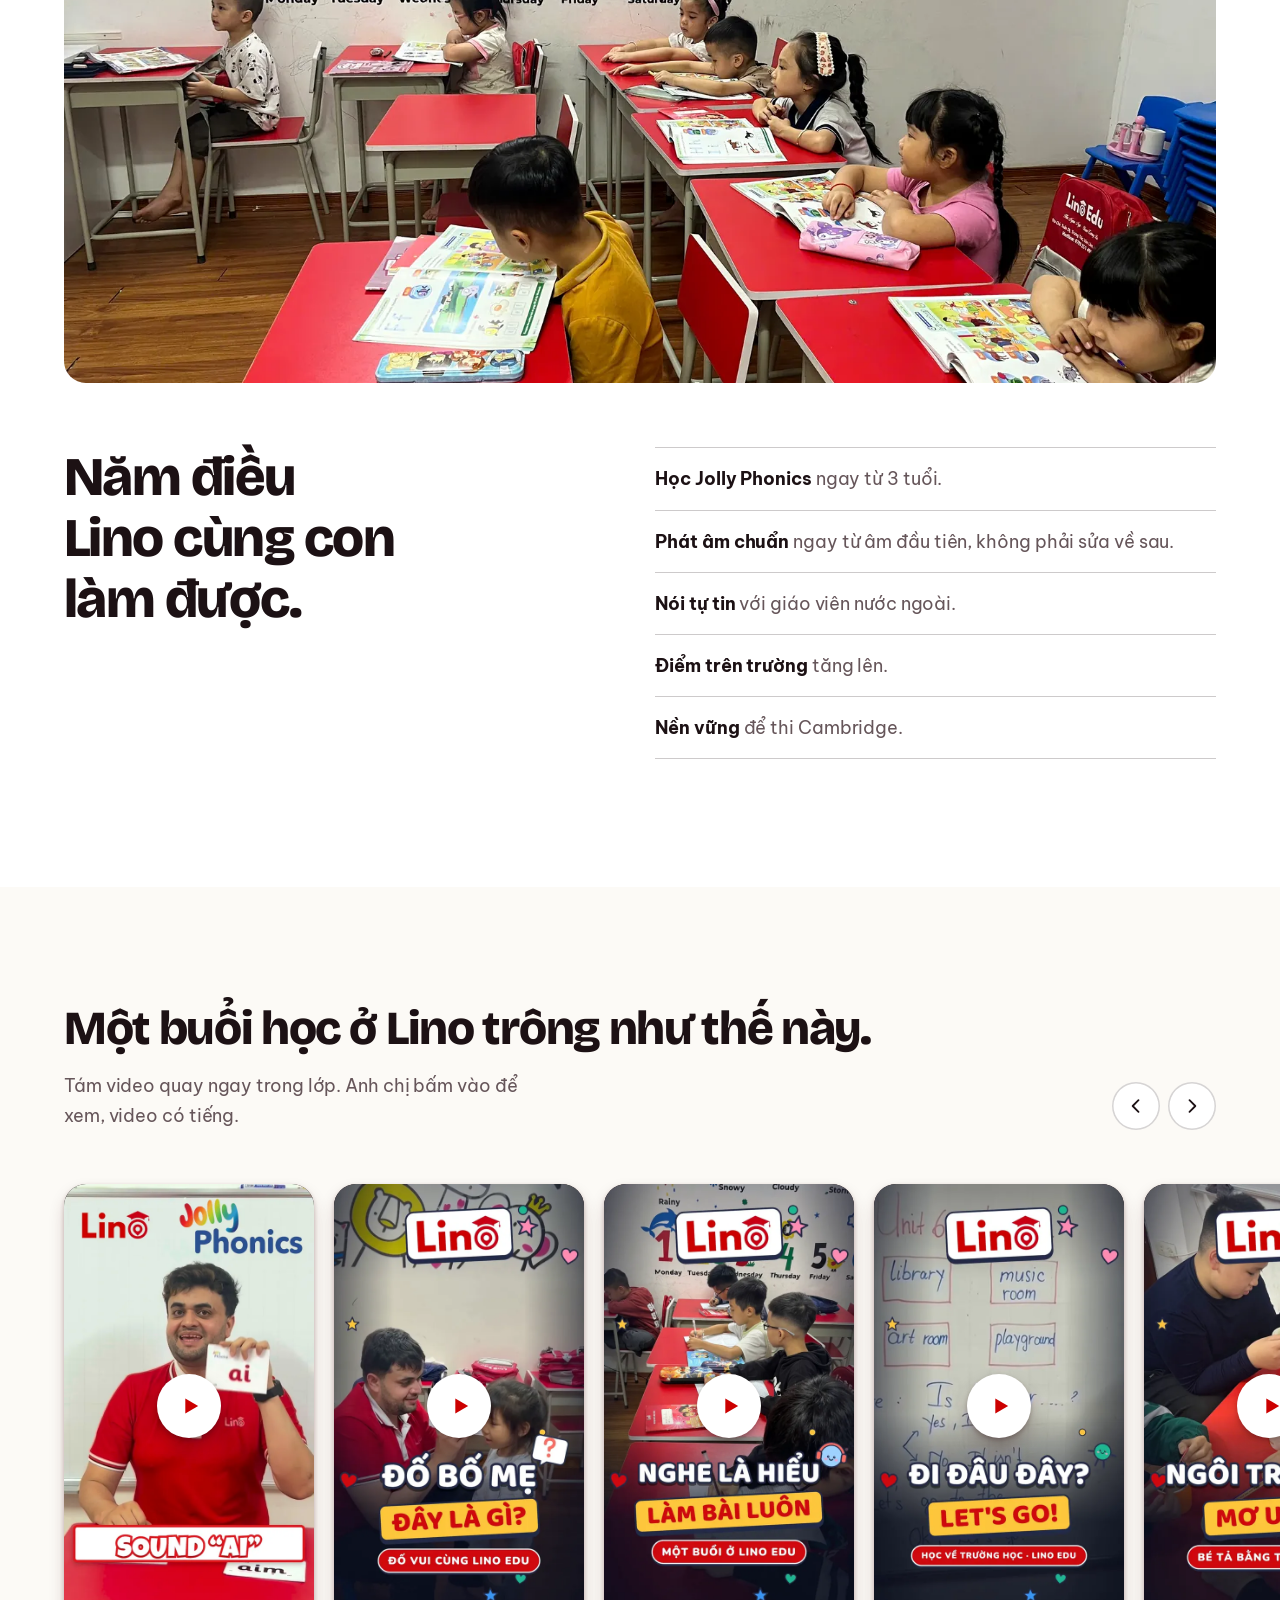
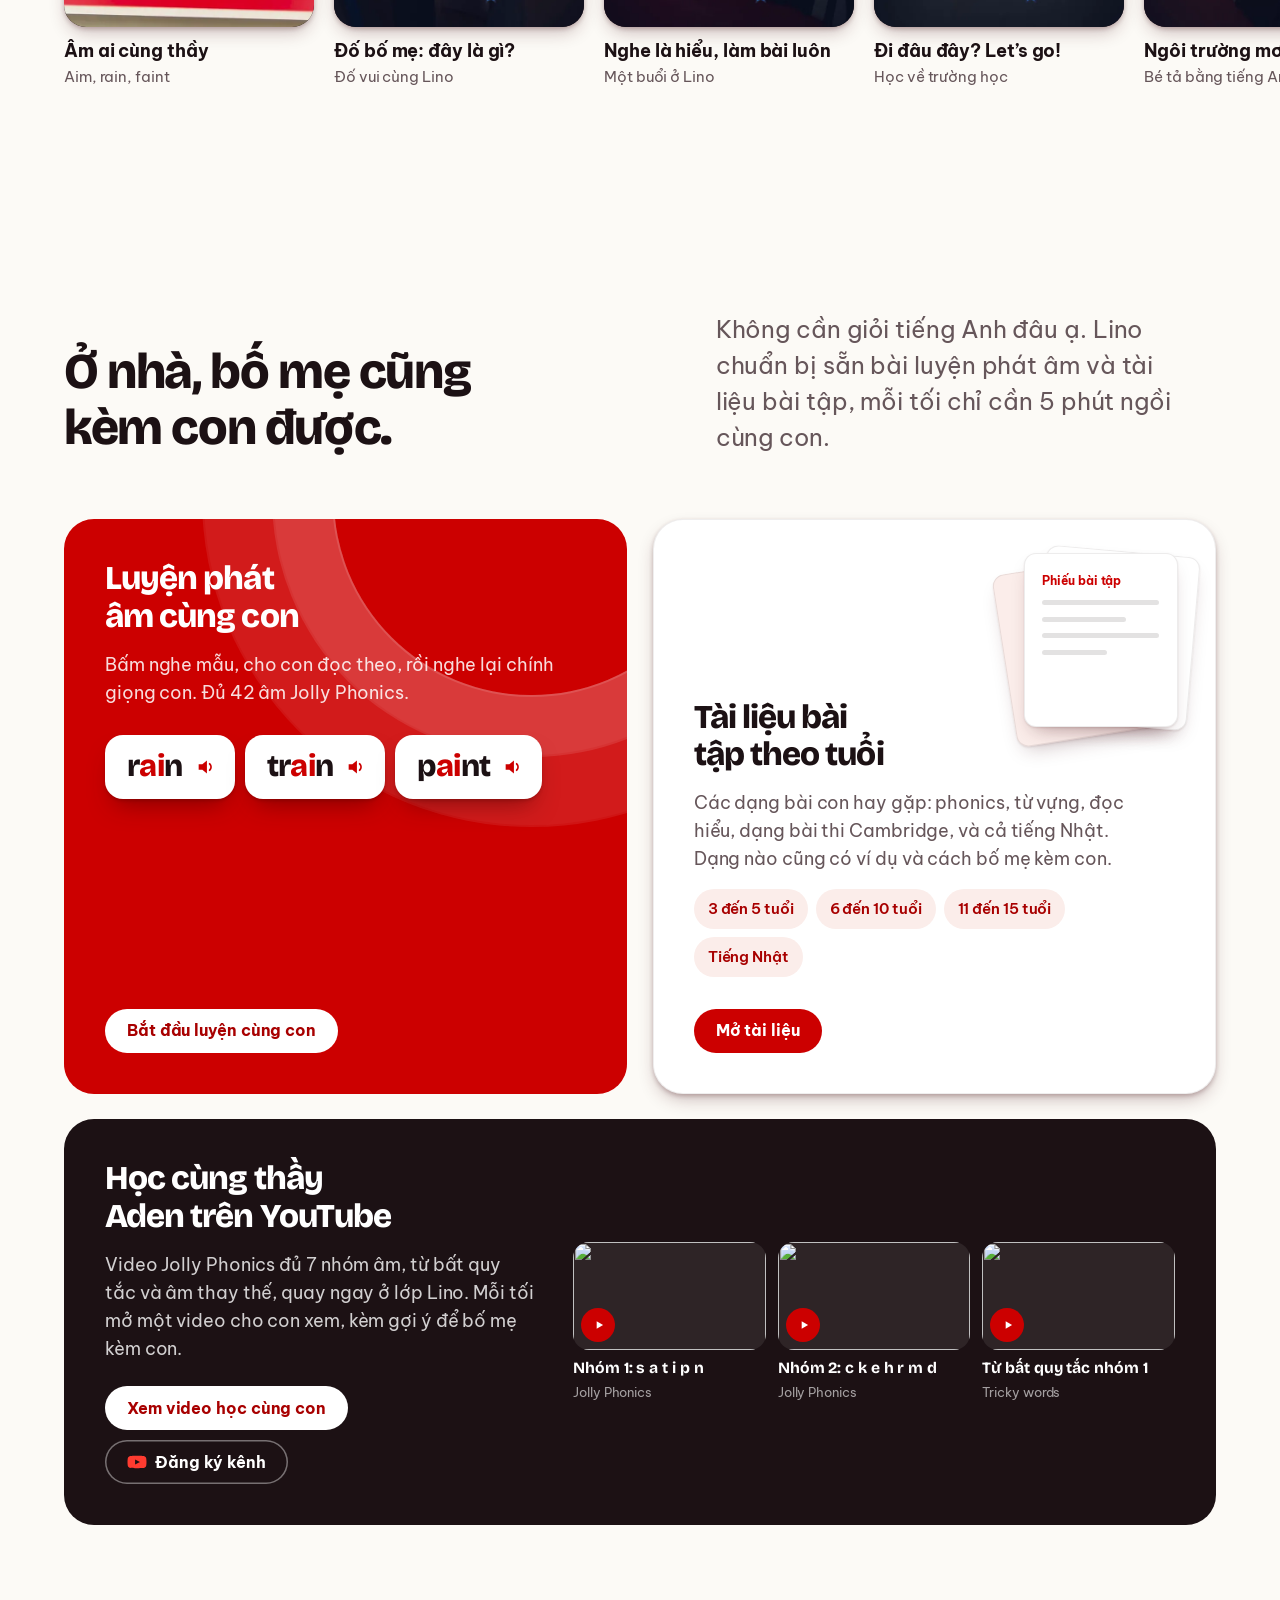
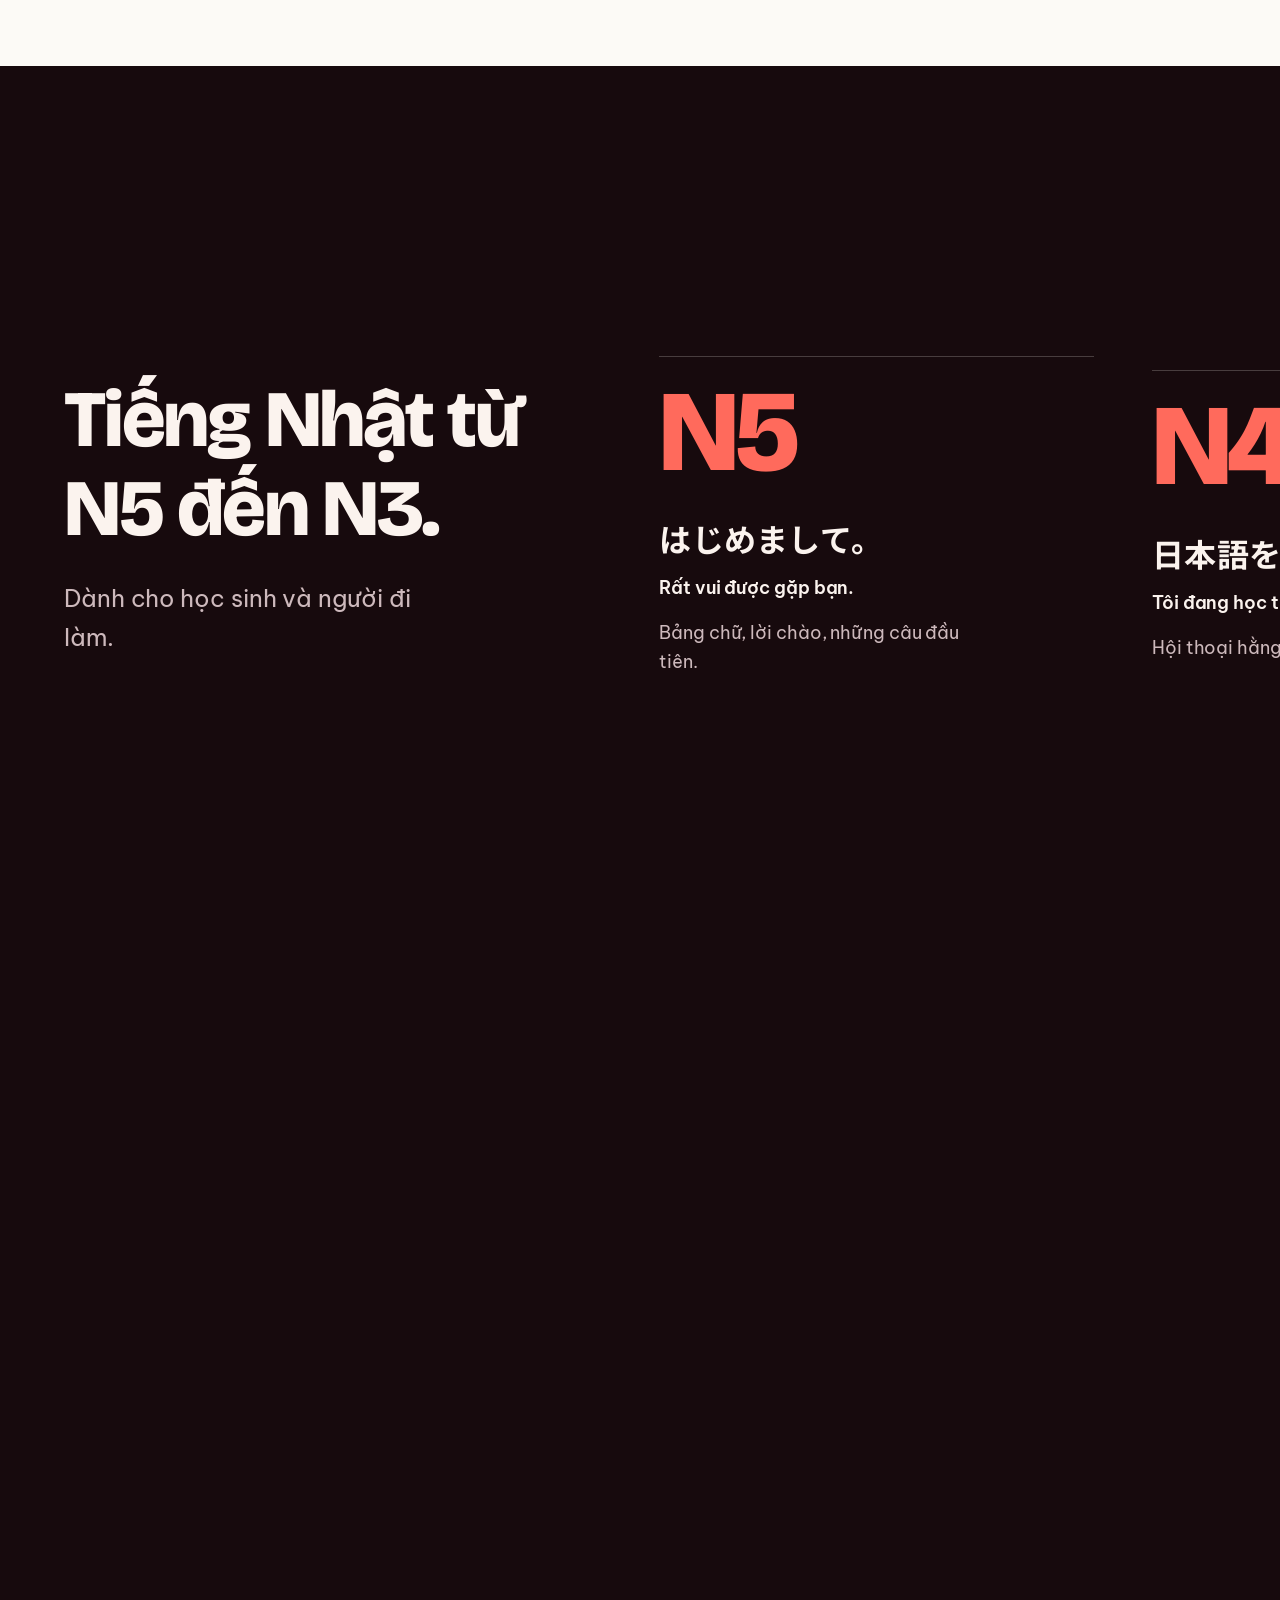
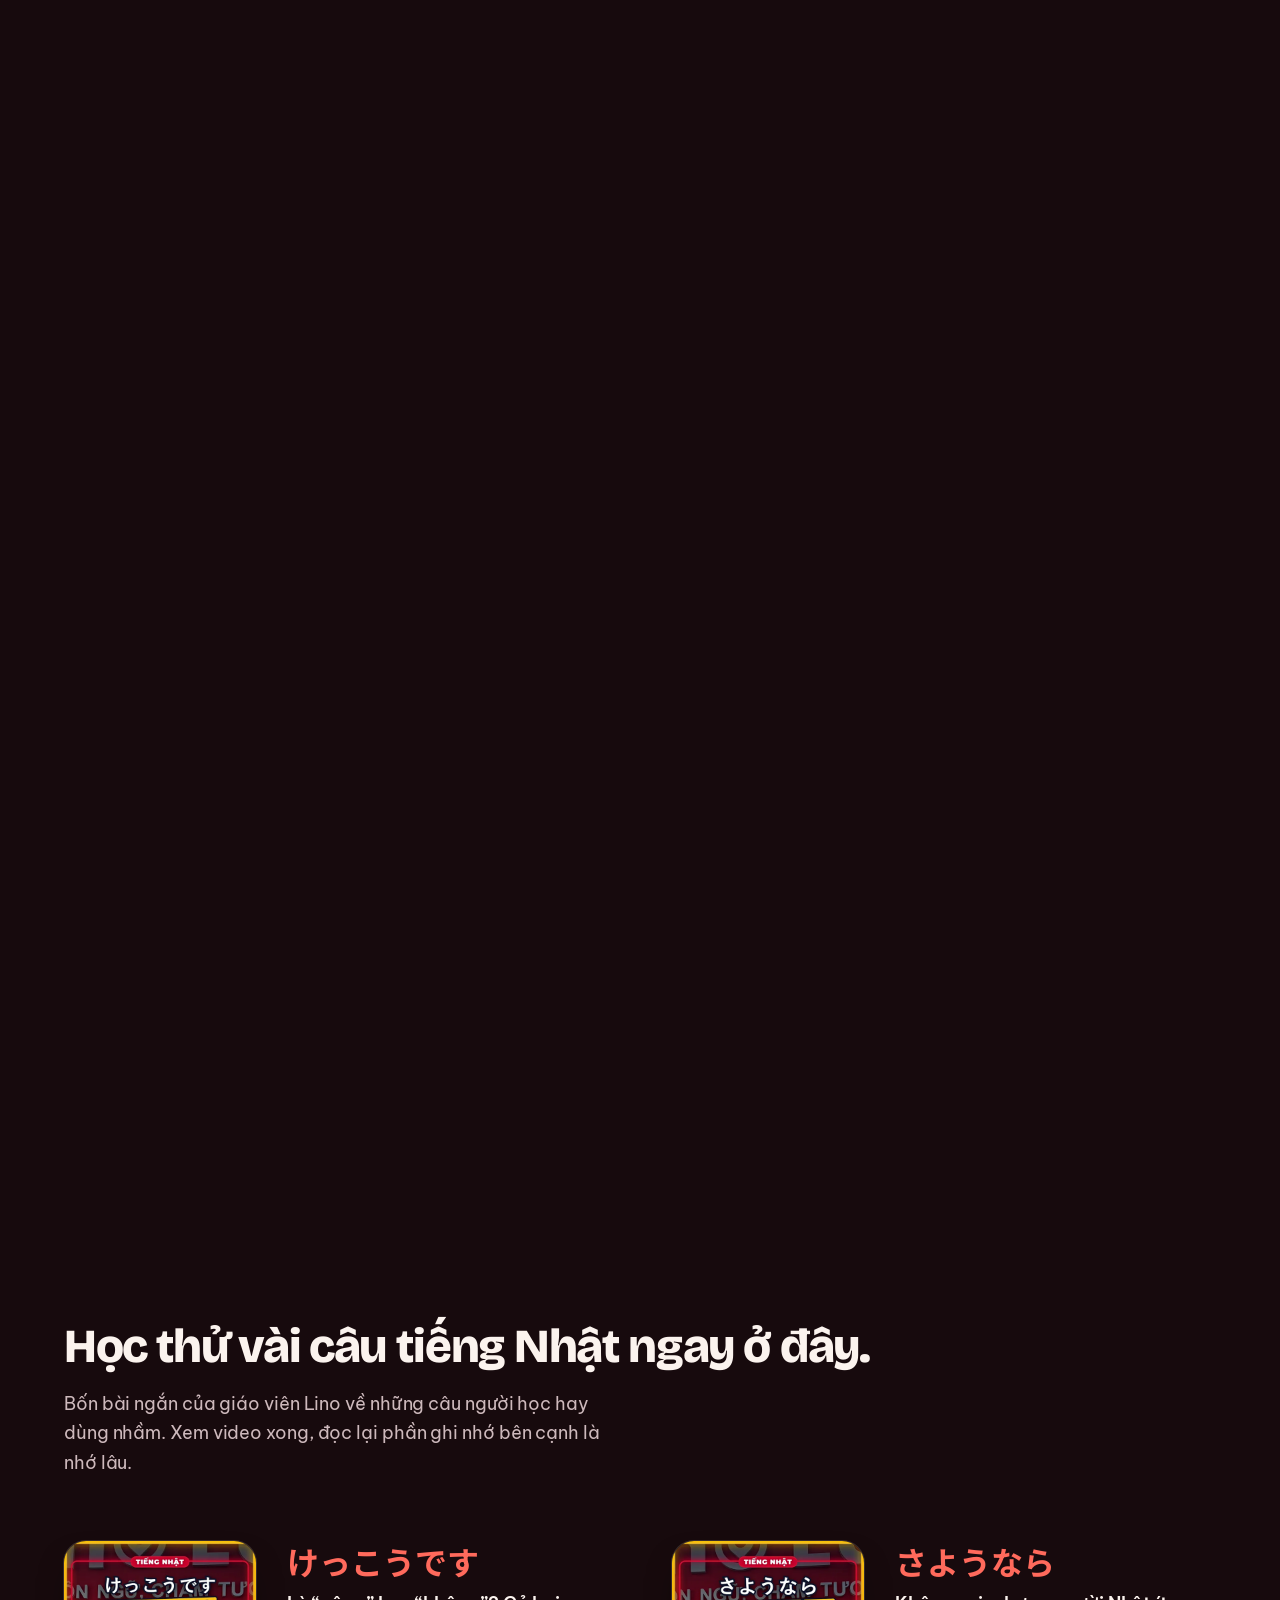
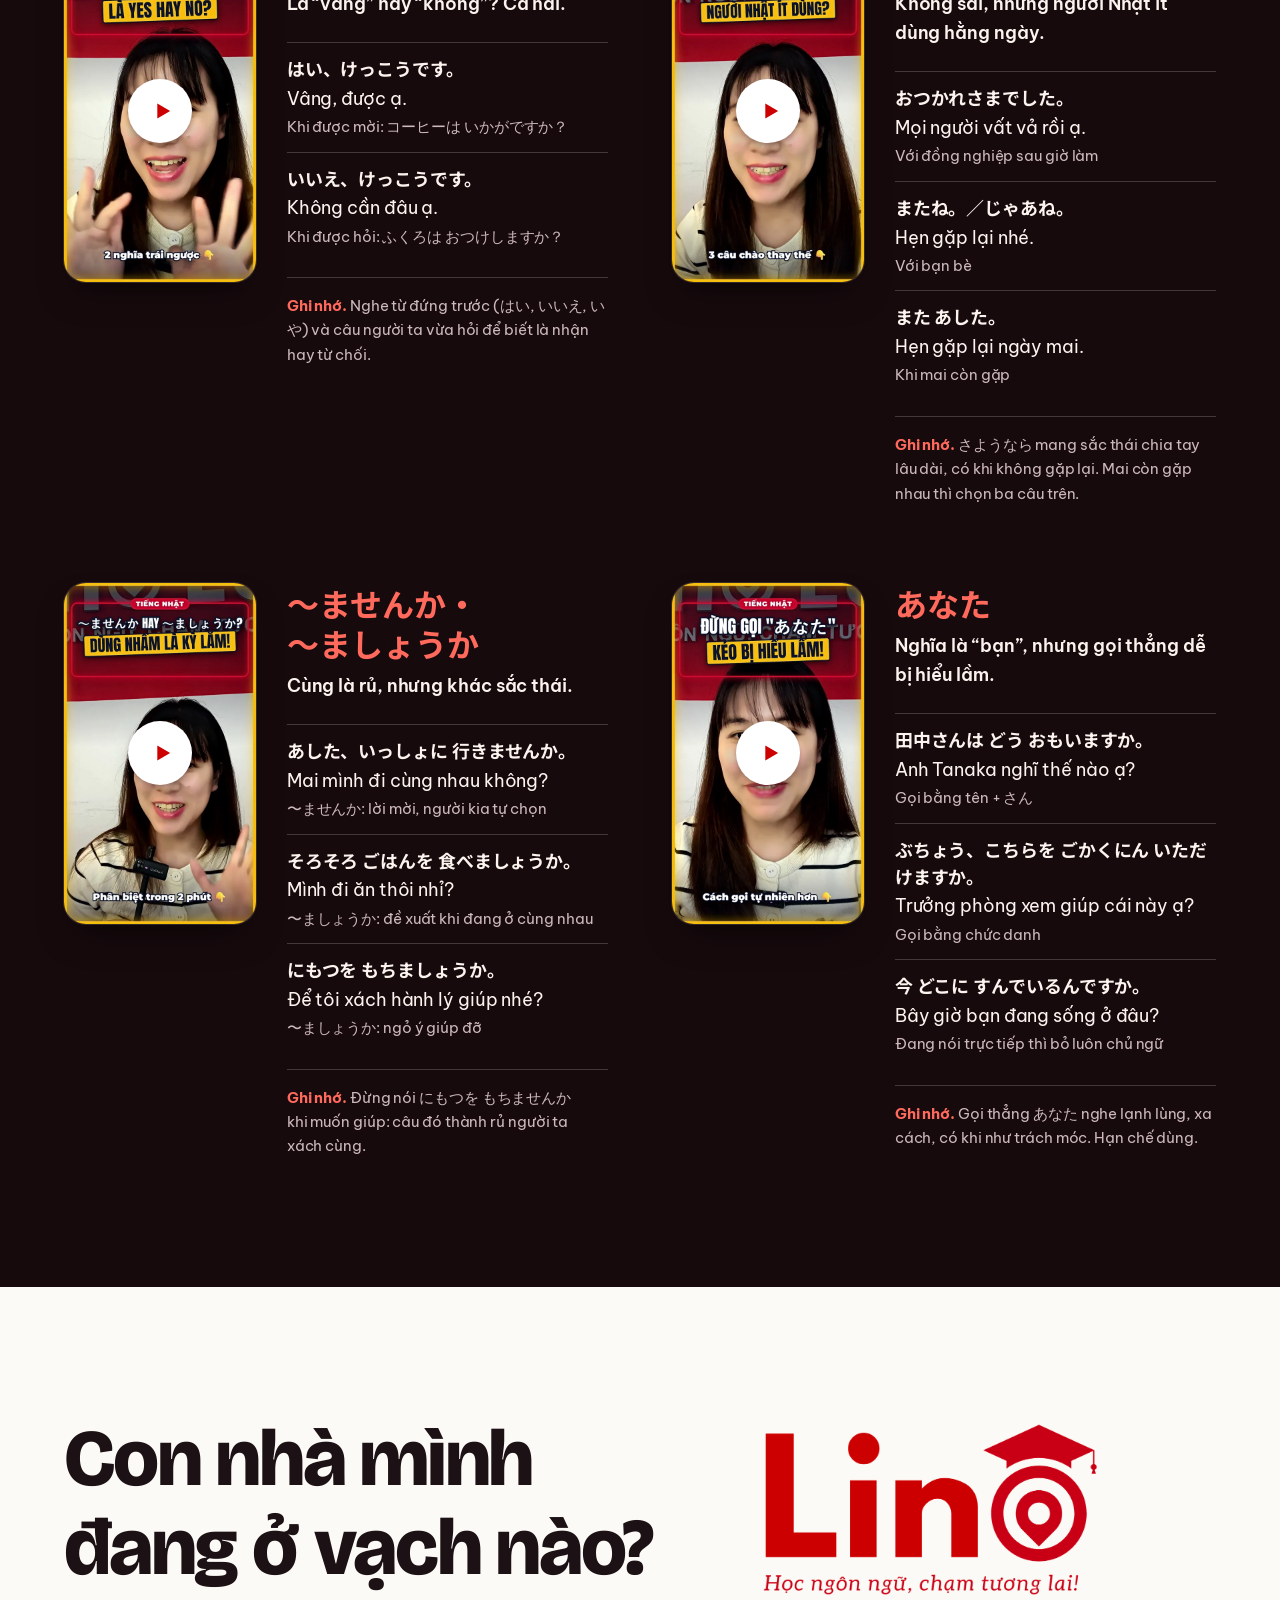
==== commit 8d13f732: "Dịch trang bằng AI của Cloudflare (Anh, Nhật, Hàn, Trung), lưu sẵn bản dịch; sửa tràn khung khi dịch" ====
--- a/index.html
+++ b/index.html
@@ -24,8 +24,8 @@
 <link href="https://fonts.googleapis.com/css2?family=Be+Vietnam+Pro:wght@400;500;600;700&family=Bricolage+Grotesque:opsz,wght@12..96,500..800&family=Noto+Sans+JP:wght@500;700&family=Noto+Serif:ital,wght@1,600&display=swap" rel="stylesheet">
 <link rel="preload" as="image" href="assets/group.webp" media="(min-width: 861px)">
 <link rel="preload" as="image" href="assets/group-m.webp" media="(max-width: 860px)">
-<link rel="stylesheet" href="scrollcraft.css?v=202611182152">
-<link rel="stylesheet" href="site.css?v=202611182152">
+<link rel="stylesheet" href="scrollcraft.css?v=202611182330">
+<link rel="stylesheet" href="site.css?v=202611182330">
 <script>document.documentElement.classList.add('js');</script>
 <style>
 
@@ -1023,15 +1023,15 @@
 
 </main>
 
-<script src="chinh-sua/ap-dung.js?v=202611182152"></script>
-<script src="trang-tri.js?v=202611182152"></script>
-<script src="tep-chung.js?v=202611182152"></script>
-<script src="feedback/feedback.js?v=202611182152"></script>
-<script src="data/cau-hinh.js?v=202611182152"></script>
+<script src="chinh-sua/ap-dung.js?v=202611182330"></script>
+<script src="trang-tri.js?v=202611182330"></script>
+<script src="tep-chung.js?v=202611182330"></script>
+<script src="feedback/feedback.js?v=202611182330"></script>
+<script src="data/cau-hinh.js?v=202611182330"></script>
 <script src="vendor/lenis.min.js"></script>
-<script src="scrollcraft.js?v=202611182152"></script>
-<script src="site.js?v=202611182152"></script>
-<script src="thanh-cong-cu.js?v=202611182152"></script>
+<script src="scrollcraft.js?v=202611182330"></script>
+<script src="site.js?v=202611182330"></script>
+<script src="thanh-cong-cu.js?v=202611182330"></script>
 <script>
 ScrollCraft.mount(document.body);
 
--- a/site.css
+++ b/site.css
@@ -41,6 +41,9 @@
   transition: background-color 160ms var(--ease), transform 160ms var(--ease), box-shadow 160ms var(--ease);
 }
 .btn svg { width: 18px; height: 18px; flex: none; }
+/* translated pages: long labels wrap inside the screen instead of pushing it wider */
+main .btn { max-width: 100%; }
+html:not([lang="vi"]) main .btn { white-space: normal; text-align: center; padding-block: 10px; }
 .btn:active { transform: scale(0.97); }
 .btn:focus-visible { outline: 2px solid var(--sc-ink); outline-offset: 3px; }
 .btn--line { background: #fff; color: var(--sc-ink); box-shadow: inset 0 0 0 1.5px color-mix(in srgb, var(--sc-ink) 20%, transparent); }
@@ -301,7 +304,8 @@
   .dock__menu { display: inline-flex; padding: 0 12px; }
   .dock__call { padding: 0 12px; }
   .dock__call span { display: none; }
-  .dock .btn { flex: 1; padding-inline: 14px; }
+  .dock .btn { flex: 1; min-width: 0; padding-inline: 14px; }
+  html:not([lang="vi"]) .dock .btn { white-space: normal; text-align: center; font-size: 0.86rem; line-height: 1.15; padding-inline: 10px; }
   .top img { height: 34px; }
   .top { top: 14px; gap: 10px; }
   .top__slogan { padding-left: 10px; font-size: 0.86rem; }
@@ -405,3 +409,6 @@
 .xa__video iframe { position: absolute; inset: 0; width: 100%; height: 100%; border: 0; }
 .mua__tk dd b { white-space: nowrap; }
 @media (max-width: 420px) { .mua__tk > div { grid-template-columns: 92px minmax(0, 1fr); } .mua__tk dd b { font-size: 0.98rem; } }
+.dock__dich.is-dang svg { animation: dich-xoay 1.1s linear infinite; }
+@keyframes dich-xoay { to { transform: rotate(360deg); } }
+@media (prefers-reduced-motion: reduce) { .dock__dich.is-dang svg { animation-duration: 3s; } }
